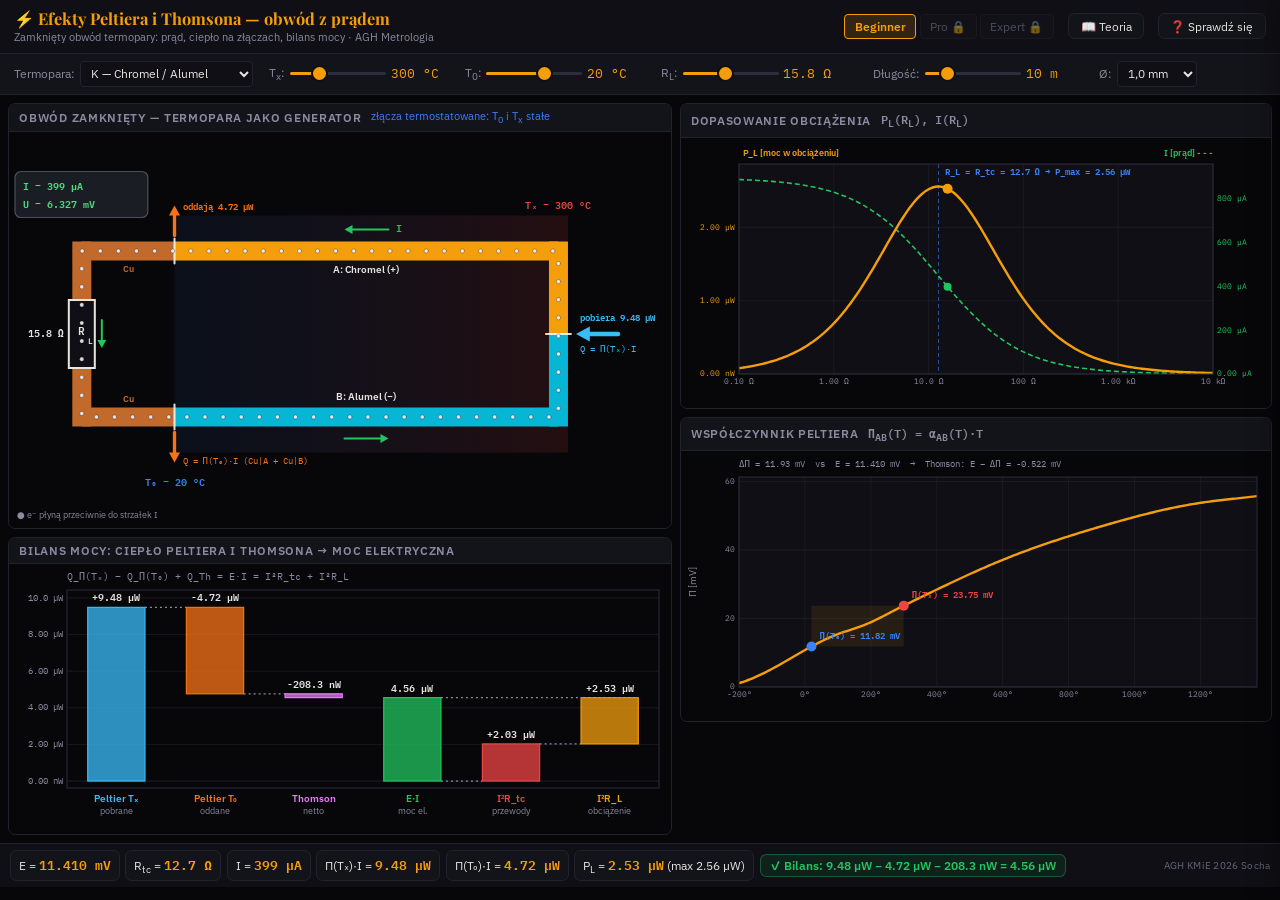
==== PeltierThomson.html @ 70d4ca40 "v1.7.0 (do akceptacji): zakładka Peltier i Thomson — poziom Beginner Zamknięty obwód termopary jako " ====
<!DOCTYPE html>
<html lang="pl">
<head>
<meta charset="UTF-8">
<meta name="viewport" content="width=device-width,initial-scale=1">
<title>Efekty Peltiera i Thomsona — obwód z prądem</title>
<link href="https://fonts.googleapis.com/css2?family=IBM+Plex+Sans:wght@400;500;600&family=IBM+Plex+Mono:wght@400;600&family=Playfair+Display:wght@700&display=swap" rel="stylesheet">
<style>
:root{
  --bg:#07070a;--surf:#0f0f15;--card:#13131a;--border:#22222e;--border2:#2d2d3d;
  --text:#e8e4de;--muted:#8a8aa0;--amber:#f59e0b;--red:#ef4444;
  --cyan:#06b6d4;--green:#22c55e;--blue:#3b82f6;--purple:#a855f7;
  --heatIn:#38bdf8;--heatOut:#f97316;--thom:#e879f9;
  color-scheme:dark;
}
body.light{
  --bg:#f4f3ee;--surf:#fffef9;--card:#eceae3;--border:#d0cdc4;--border2:#c4c0b8;
  --text:#1a1917;--muted:#6b6559;--amber:#b45309;--red:#dc2626;
  --cyan:#0e7490;--green:#16a34a;--blue:#1d4ed8;--purple:#7e22ce;
  --heatIn:#0369a1;--heatOut:#c2410c;--thom:#a21caf;
  color-scheme:light;
}
*{box-sizing:border-box;margin:0;padding:0;}
body{font-family:'IBM Plex Sans',system-ui,sans-serif;background:var(--bg);color:var(--text);}
header{background:var(--surf);border-bottom:1px solid var(--border);padding:.55rem .9rem;display:flex;align-items:center;flex-wrap:wrap;gap:.5rem .9rem;}
.ht{flex:1 1 240px;min-width:0;}
.ht h1{font-family:'Playfair Display',Georgia,serif;font-size:1.02rem;color:var(--amber);line-height:1.2;}
.ht p{font-size:.68rem;color:var(--muted);margin-top:.1rem;}
.lvl{display:flex;gap:.2rem;}
.lvl button{background:var(--card);border:1px solid var(--border);color:var(--muted);font:inherit;font-size:.74rem;padding:.25rem .6rem;border-radius:4px;cursor:pointer;}
.lvl button.active{border-color:var(--amber);color:var(--amber);background:rgba(245,158,11,.15);font-weight:600;}
.lvl button[disabled]{opacity:.5;cursor:not-allowed;}
.btn{background:var(--card);border:1px solid var(--border);color:var(--text);font-size:.76rem;padding:.28rem .7rem;border-radius:.4rem;cursor:pointer;font-family:inherit;}
.btn:hover{border-color:var(--amber);}
.cbar{background:var(--card);border-bottom:1px solid var(--border);padding:.45rem .9rem;display:flex;flex-wrap:wrap;gap:.45rem 1rem;align-items:center;}
.ci{display:flex;align-items:center;gap:.3rem;font-size:.76rem;}
.ci label{color:var(--muted);white-space:nowrap;}
.ci select{background:var(--surf);border:1px solid var(--border);color:var(--text);font-size:.76rem;padding:.22rem .35rem;border-radius:4px;font-family:inherit;}
.ci input[type=range]{width:96px;-webkit-appearance:none;appearance:none;height:3px;border-radius:2px;outline:none;cursor:pointer;
  background:linear-gradient(90deg,var(--amber) var(--pct,50%),var(--border2) var(--pct,50%));}
.ci input[type=range]::-webkit-slider-thumb{-webkit-appearance:none;width:13px;height:13px;background:var(--amber);border-radius:50%;box-shadow:0 0 0 2px var(--surf);}
.ci input[type=range]::-moz-range-thumb{width:13px;height:13px;background:var(--amber);border-radius:50%;border:2px solid var(--surf);}
.vb{font-family:'IBM Plex Mono',monospace;font-size:.82rem;color:var(--amber);min-width:3.6rem;}
.main{padding:.5rem;display:grid;grid-template-columns:minmax(0,1.12fr) minmax(0,1fr);gap:.5rem;align-items:start;}
.col{display:flex;flex-direction:column;gap:.5rem;min-width:0;}
@media(max-width:960px){.main{grid-template-columns:minmax(0,1fr);}}
.panel{background:var(--surf);border:1px solid var(--border);border-radius:.45rem;overflow:hidden;min-width:0;}
.ptitle{padding:.32rem .65rem;background:var(--card);border-bottom:1px solid var(--border);font-size:.72rem;text-transform:uppercase;letter-spacing:.06em;color:var(--muted);font-weight:600;
  display:flex;align-items:center;flex-wrap:wrap;gap:.25rem .6rem;}
.ptitle .f{text-transform:none;letter-spacing:0;font-family:'IBM Plex Mono',monospace;font-weight:600;}
.ptitle .hint{font-size:.68rem;color:var(--blue);text-transform:none;letter-spacing:0;font-weight:400;}
canvas{display:block;width:100%;}
#cCirc{height:clamp(270px,44vh,470px);}
#cBal{height:clamp(220px,30vh,320px);}
#cLoad,#cPi{height:clamp(220px,30vh,320px);}
.rbar{display:flex;flex-wrap:wrap;gap:.35rem;padding:.4rem .6rem;align-items:center;background:var(--surf);border-top:1px solid var(--border);position:sticky;bottom:0;z-index:50;}
.rc{background:var(--card);border:1px solid var(--border);border-radius:.4rem;padding:.2rem .5rem;font-size:.72rem;}
.rv{font-family:'IBM Plex Mono',monospace;font-weight:600;font-size:.8rem;color:var(--amber);}
.aha{background:rgba(34,197,94,.1);border:1px solid rgba(34,197,94,.35);color:var(--green);border-radius:.4rem;padding:.2rem .55rem;font-size:.72rem;font-weight:600;}
.aff{margin-left:auto;font-size:.62rem;color:var(--muted);opacity:.7;letter-spacing:.03em;white-space:nowrap;}
.docs-overlay{position:fixed;top:0;right:0;bottom:0;width:min(580px,100vw);background:var(--surf);border-left:1px solid var(--border);
  transform:translateX(100%);transition:transform .3s;z-index:200;display:flex;flex-direction:column;}
.docs-overlay.open{transform:translateX(0);}
.docs-hdr{padding:.6rem 1rem;border-bottom:1px solid var(--border);display:flex;align-items:center;gap:.5rem;}
.docs-hdr h2{flex:1;font-size:.95rem;color:var(--amber);font-family:'Playfair Display',Georgia,serif;}
.docs-body{flex:1;overflow-y:auto;padding:.85rem 1rem 2rem;font-size:.8rem;line-height:1.65;}
.docs-body h3{color:var(--amber);font-size:.86rem;margin:1.1rem 0 .35rem;font-weight:600;}
.docs-body h3:first-child{margin-top:0;}
.docs-body p{margin-bottom:.45rem;}
.docs-body ul,.docs-body ol{padding-left:1.2rem;margin-bottom:.45rem;}
.docs-body li{margin-bottom:.2rem;}
.docs-body a{color:var(--blue);}
.formula{background:var(--card);border:1px solid var(--border);border-left:3px solid var(--amber);border-radius:.3rem;padding:.3rem .5rem;font-family:'IBM Plex Mono',monospace;font-size:.74rem;color:var(--cyan);margin:.3rem 0 .5rem;line-height:1.5;}
.hi{color:var(--amber);font-weight:600;}
.ref{font-size:.7rem;color:var(--muted);vertical-align:super;}
.note{font-size:.72rem;color:var(--muted);}
/* QUIZ */
.quiz-ov{position:fixed;top:0;right:0;bottom:0;width:min(580px,100vw);background:var(--surf);border-left:1px solid var(--border);
  transform:translateX(100%);transition:transform .3s;z-index:260;display:flex;flex-direction:column;box-shadow:-8px 0 24px rgba(0,0,0,.25);}
.quiz-ov.open{transform:translateX(0);}
.qz-hdr{padding:.6rem 1rem;border-bottom:1px solid var(--border);display:flex;align-items:center;gap:.6rem;}
.qz-hdr h2{flex:1;font-size:.95rem;color:var(--amber);font-family:'Playfair Display',Georgia,serif;}
.qz-prog{font-family:'IBM Plex Mono',monospace;font-size:.75rem;color:var(--muted);}
.qz-body{flex:1;overflow-y:auto;padding:1rem 1.1rem 2rem;font-size:.84rem;line-height:1.6;}
.qz-topic{font-size:.66rem;text-transform:uppercase;letter-spacing:.07em;color:var(--muted);font-weight:600;margin-bottom:.35rem;}
.qz-q{font-size:.92rem;margin-bottom:.8rem;font-weight:500;}
.qz-opts{display:flex;flex-direction:column;gap:.4rem;}
.qz-opt{display:flex;gap:.6rem;align-items:flex-start;text-align:left;background:var(--card);border:1px solid var(--border);color:var(--text);
  padding:.5rem .65rem;border-radius:.45rem;cursor:pointer;font:inherit;font-size:.82rem;line-height:1.45;}
.qz-opt:hover:not([disabled]){border-color:var(--amber);}
.qz-opt[disabled]{cursor:default;}
.qz-opt.ok{border-color:var(--green);background:rgba(34,197,94,.12);}
.qz-opt.bad{border-color:var(--red);background:rgba(239,68,68,.12);}
.qz-opt.dim{opacity:.55;}
.qz-l{font-family:'IBM Plex Mono',monospace;font-weight:600;color:var(--amber);flex-shrink:0;}
.qz-fb{margin-top:.8rem;padding:.55rem .7rem;border-radius:.45rem;border-left:3px solid;background:var(--card);font-size:.8rem;}
.qz-fb.ok{border-color:var(--green);} .qz-fb.bad{border-color:var(--red);}
.qz-nav{display:flex;gap:.5rem;justify-content:flex-end;flex-wrap:wrap;margin-top:1rem;}
.qz-btn{background:var(--card);border:1px solid var(--border);color:var(--text);font:inherit;font-size:.78rem;padding:.35rem .8rem;border-radius:.4rem;cursor:pointer;}
.qz-btn:hover:not([disabled]){border-color:var(--amber);}
.qz-btn[disabled]{opacity:.4;cursor:default;}
.qz-btn.qz-pri{border-color:var(--amber);color:var(--amber);font-weight:600;}
.qz-sum{text-align:center;padding-top:2rem;}
.qz-score{font-family:'IBM Plex Mono',monospace;font-size:2.4rem;color:var(--amber);font-weight:600;}
.qz-pct{font-size:1rem;color:var(--muted);margin-bottom:.8rem;}
.qz-sum p{margin-bottom:1.2rem;}
#qzBack{display:none;position:fixed;left:12px;bottom:58px;z-index:255;background:var(--amber);color:#000;border:none;font:inherit;
  font-size:.78rem;font-weight:600;padding:.4rem .8rem;border-radius:2rem;cursor:pointer;box-shadow:0 4px 14px rgba(0,0,0,.35);}

</style>
</head>
<body>
<header>
  <div class="ht">
    <h1>⚡ Efekty Peltiera i Thomsona — obwód z prądem</h1>
    <p>Zamknięty obwód termopary: prąd, ciepło na złączach, bilans mocy · AGH Metrologia</p>
  </div>
  <div class="lvl" id="lvlBtns" title="Poziom szczegółowości">
    <button class="active" data-l="beginner" onclick="setLevel('beginner')">Beginner</button>
    <button data-l="pro" disabled title="Moduł Peltiera (TEC) — kolejny etap">Pro 🔒</button>
    <button data-l="expert" disabled title="Pełny model z efektem Thomsona — kolejny etap">Expert 🔒</button>
  </div>
  <button class="btn" onclick="toggleDocs()">📖 Teoria</button>
  <button class="btn" onclick="Quiz.open()">❓ Sprawdź się</button>
</header>

<div class="cbar">
  <div class="ci"><label for="selType">Termopara:</label>
    <select id="selType" onchange="setType(this.value)">
      <option value="K" selected>K — Chromel / Alumel</option>
      <option value="J">J — Fe / Konstantan</option>
      <option value="T">T — Cu / Konstantan</option>
      <option value="E">E — Chromel / Konstantan</option>
      <option value="N">N — Nicrosil / Nisil</option>
      <option value="S">S — Pt-10%Rh / Pt</option>
    </select></div>
  <div class="ci"><label for="slTx">T<sub>x</sub>:</label>
    <input type="range" id="slTx" min="30" max="1000" step="5" value="300" oninput="setState('Tx',+this.value)">
    <span class="vb" id="vTx">300 °C</span></div>
  <div class="ci"><label for="slT0">T<sub>0</sub>:</label>
    <input type="range" id="slT0" min="-30" max="50" step="1" value="20" oninput="setState('T0',+this.value)">
    <span class="vb" id="vT0">20 °C</span></div>
  <div class="ci"><label for="slRL">R<sub>L</sub>:</label>
    <input type="range" id="slRL" min="0" max="100" step="1" value="44" oninput="setState('rlPos',+this.value)">
    <span class="vb" id="vRL" style="min-width:4.6rem"></span></div>
  <div class="ci"><label for="slL">Długość:</label>
    <input type="range" id="slL" min="0.5" max="50" step="0.5" value="10" oninput="setState('L',+this.value)">
    <span class="vb" id="vL">10 m</span></div>
  <div class="ci"><label for="selD">Ø:</label>
    <select id="selD" onchange="setState('d',+this.value)">
      <option value="0.25">0,25 mm</option><option value="0.5">0,5 mm</option><option value="1" selected>1,0 mm</option>
      <option value="1.5">1,5 mm</option><option value="3.2">3,2 mm</option>
    </select></div>
</div>

<div class="main">
  <div class="col">
    <div class="panel">
      <div class="ptitle">Obwód zamknięty — termopara jako generator
        <span class="hint">złącza termostatowane: T<sub>0</sub> i T<sub>x</sub> stałe</span></div>
      <canvas id="cCirc"></canvas>
    </div>
    <div class="panel">
      <div class="ptitle">Bilans mocy: ciepło Peltiera i Thomsona → moc elektryczna</div>
      <canvas id="cBal"></canvas>
    </div>
  </div>
  <div class="col">
    <div class="panel">
      <div class="ptitle">Dopasowanie obciążenia <span class="f">P<sub>L</sub>(R<sub>L</sub>), I(R<sub>L</sub>)</span></div>
      <canvas id="cLoad"></canvas>
    </div>
    <div class="panel">
      <div class="ptitle">Współczynnik Peltiera <span class="f">Π<sub>AB</sub>(T) = α<sub>AB</sub>(T)·T</span></div>
      <canvas id="cPi"></canvas>
    </div>
  </div>
</div>

<div class="rbar" id="rbar"></div>

<div class="docs-overlay" id="docsOverlay">
  <div class="docs-hdr"><h2>📖 Peltier i Thomson — teoria</h2><button class="btn" onclick="toggleDocs()">✕ Zamknij</button></div>
  <div class="docs-body" id="explDiv"></div>
</div>

<script>
'use strict';
const g=id=>document.getElementById(id);
const tv=v=>getComputedStyle(document.body).getPropertyValue(v).trim();
const isDark=()=>!document.body.classList.contains('light');
const clamp=(lo,hi,v)=>Math.max(lo,Math.min(hi,v));
const FONT="'IBM Plex Sans',system-ui,sans-serif", MONO="'IBM Plex Mono',ui-monospace,monospace";

/* Funkcje NIST skopiowane z SymulatorTermopary.html (identyczne obliczenia w obu zakładkach) */
// ============================================================
// NIST ITS-90 — funkcje referencyjne E(T) [mV], T w °C, złącze odniesienia 0 °C
// Źródło: NIST Monograph 175 (1993), współczynniki c_i (i a_i dla typu K).
// Wielomiany zastąpiły tablice 100-stopniowe: interpolacja liniowa dawała
// błędy do ~0,1 mV i schodkowy wykres czułości α(T).
// ============================================================
const TC = {
  K:{name:'Chromel/Alumel (K)',mat:'Ni-Cr / Ni-Al',range:[-200,1372],color:'#f59e0b',seg:[
    {hi:0,c:[0,0.394501280250E-01,0.236223735980E-04,-0.328589067840E-06,-0.499048287770E-08,-0.675090591730E-10,-0.574103274280E-12,-0.310888728940E-14,-0.104516093650E-16,-0.198892668780E-19,-0.163226974860E-22]},
    {hi:1372,c:[-0.176004136860E-01,0.389212049750E-01,0.185587700320E-04,-0.994575928740E-07,0.318409457190E-09,-0.560728448890E-12,0.560750590590E-15,-0.320207200030E-18,0.971511471520E-22,-0.121047212750E-25],a:[0.118597600000E+00,-0.118343200000E-03,0.126968600000E+03]}]},
  J:{name:'Żelazo/Konstantan (J)',mat:'Fe / Cu-Ni',range:[-210,1200],color:'#06b6d4',seg:[
    {hi:760,c:[0,0.503811878150E-01,0.304758369300E-04,-0.856810657200E-07,0.132281952950E-09,-0.170529583370E-12,0.209480906970E-15,-0.125383953360E-18,0.156317256970E-22]},
    {hi:1200,c:[0.296456256810E+03,-0.149761277860E+01,0.317871039240E-02,-0.318476867010E-05,0.157208190040E-08,-0.306913690560E-12]}]},
  T:{name:'Miedź/Konstantan (T)',mat:'Cu / Cu-Ni',range:[-250,400],color:'#22c55e',seg:[
    {hi:0,c:[0,0.387481063640E-01,0.441944343470E-04,0.118443231050E-06,0.200329735540E-07,0.901380195590E-09,0.226511565930E-10,0.360711542050E-12,0.384939398830E-14,0.282135219250E-16,0.142515947790E-18,0.487686622860E-21,0.107955392700E-23,0.139450270620E-26,0.797951539270E-30]},
    {hi:400,c:[0,0.387481063640E-01,0.332922278800E-04,0.206182434040E-06,-0.218822568460E-08,0.109968809280E-10,-0.308157587720E-13,0.454791352900E-16,-0.275129016730E-19]}]},
  E:{name:'Chromel/Konstantan (E)',mat:'Ni-Cr / Cu-Ni',range:[-200,1000],color:'#c026d3',seg:[
    {hi:0,c:[0,0.586655087080E-01,0.454109771240E-04,-0.779980486860E-06,-0.258001608430E-07,-0.594525830570E-09,-0.932140586670E-11,-0.102876055340E-12,-0.803701236210E-15,-0.439794973910E-17,-0.164147763550E-19,-0.396736195160E-22,-0.558273287210E-25,-0.346578420130E-28]},
    {hi:1000,c:[0,0.586655087100E-01,0.450322755820E-04,0.289084072120E-07,-0.330568966520E-09,0.650244032700E-12,-0.191974955040E-15,-0.125366004970E-17,0.214892175690E-20,-0.143880417820E-23,0.359608994810E-27]}]},
  N:{name:'Nicrosil/Nisil (N)',mat:'Ni-Cr-Si / Ni-Si',range:[-200,1300],color:'#10b981',seg:[
    {hi:0,c:[0,0.261591059620E-01,0.109574842280E-04,-0.938411115540E-07,-0.464120397590E-10,-0.263033577160E-11,-0.226534380030E-13,-0.760893007910E-16,-0.934196678350E-19]},
    {hi:1300,c:[0,0.259293946010E-01,0.157101418800E-04,0.438256272370E-07,-0.252611697940E-09,0.643118193390E-12,-0.100634715190E-14,0.997453389920E-18,-0.608632456070E-21,0.208492293390E-24,-0.306821961510E-28]}]},
  S:{name:'Pt-10%Rh / Pt (S)',mat:'Pt-10%Rh / Pt',range:[-50,1768],color:'#ef4444',seg:[
    {hi:1064.18,c:[0,0.540313308631E-02,0.125934289740E-04,-0.232477968689E-07,0.322028823036E-10,-0.331465196389E-13,0.255744251786E-16,-0.125068871393E-19,0.271443176145E-23]},
    {hi:1664.5,c:[0.132900444085E+01,0.334509311344E-02,0.654805192818E-05,-0.164856259209E-08,0.129989605174E-13]},
    {hi:1768.1,c:[0.146628232636E+03,-0.258430516752E+00,0.163693574641E-03,-0.330439046987E-07,-0.943223690612E-14]}]}
};

// Wybór odcinka wielomianu dla temperatury T
function tcSeg(d,T){for(const q of d.seg){if(T<=q.hi)return q;}return d.seg[d.seg.length-1];}

// E(T) [mV] wg NIST ITS-90 (T ograniczona do zakresu typu)
function emf(type,T){
  const d=TC[type]; if(!d) return 0;
  T=Math.max(d.range[0],Math.min(d.range[1],T));
  const q=tcSeg(d,T);
  let e=0; for(let i=q.c.length-1;i>=0;i--) e=e*T+q.c[i];
  if(q.a) e+=q.a[0]*Math.exp(q.a[1]*(T-q.a[2])*(T-q.a[2]));
  return e;
}

// Czułość Seebecka α(T)=dE/dT [µV/°C] — pochodna analityczna (ciągła)
function alpha(type,T){
  const d=TC[type]; if(!d) return 0;
  T=Math.max(d.range[0],Math.min(d.range[1],T));
  const q=tcSeg(d,T);
  let de=0; for(let i=q.c.length-1;i>=1;i--) de=de*T+i*q.c[i];
  if(q.a){const u=T-q.a[2]; de+=q.a[0]*Math.exp(q.a[1]*u*u)*2*q.a[1]*u;}
  return de*1000;
}

// T(E) — funkcja odwrotna: bisekcja (E(T) monotoniczna w zakresie) + Newton
function tempFromEmf(type,E){
  const d=TC[type]; if(!d) return 0;
  let lo=d.range[0], hi=d.range[1];
  if(E<=emf(type,lo)) return lo;
  if(E>=emf(type,hi)) return hi;
  for(let k=0;k<40;k++){const m=(lo+hi)/2; if(emf(type,m)<E) lo=m; else hi=m;}
  let T=(lo+hi)/2;
  for(let k=0;k<3;k++){const a=alpha(type,T)/1000; if(a>0) T-=(emf(type,T)-E)/a;}
  return T;
}


/* ── PRZEWODY: składy i rezystywności (20 °C, stałe w modelu) ──────────────
   ρ [nΩ·m]: Omega Engineering, Thermocouple Technical Reference, s. Z-49
   (Ω·cmil/ft × 1,6624); Nicrosil, Nisil: karty materiałowe Kanthal.
   Kolory jak w zakładce „Efekt Seebecka”; A = przewód dodatni wg NIST.            */
const LEGS={
  K:{A:{name:'Chromel',  rho:706, c:'#f59e0b'}, B:{name:'Alumel',     rho:294, c:'#06b6d4'}},
  J:{A:{name:'Żelazo',   rho:100, c:'#ef4444'}, B:{name:'Konstantan', rho:489, c:'#a855f7'}},
  T:{A:{name:'Miedź',    rho:15.4,c:'#c26a2b'}, B:{name:'Konstantan', rho:489, c:'#a855f7'}},
  E:{A:{name:'Chromel',  rho:706, c:'#f59e0b'}, B:{name:'Konstantan', rho:489, c:'#a855f7'}},
  N:{A:{name:'Nicrosil', rho:1000,c:'#f97316'}, B:{name:'Nisil',      rho:365, c:'#8b5cf6'}},
  S:{A:{name:'Pt-10%Rh', rho:185, c:'#d6b67a'}, B:{name:'Platyna',    rho:98.3,c:'#c4c4c4'}},
};

/* ── STAN ── */
const S={level:'beginner',type:'K',Tx:300,T0:20,rlPos:44,L:10,d:1};
let needDraw=true, active=true, docsOpen=false;
const RL=()=>Math.pow(10,-1+5*S.rlPos/100);                 // 0,1 Ω … 10 kΩ (skala log)
function setState(k,v){S[k]=v; syncUI(); needDraw=true;}
function setType(t){
  S.type=t; const r=TC[t].range;
  const sl=g('slTx'); sl.max=Math.min(1000,r[1]); sl.min=Math.max(30,S.T0+10);
  if(S.Tx>+sl.max) S.Tx=+sl.max;
  syncUI(); needDraw=true;
}
function setLevel(l){S.level=l; document.querySelectorAll('#lvlBtns button').forEach(b=>b.classList.toggle('active',b.dataset.l===l)); needDraw=true;}
function slPct(el){const mn=+el.min,mx=+el.max,v=+el.value; el.style.setProperty('--pct',((v-mn)/(mx-mn)*100)+'%');}
function fmtR(r){return r>=1000?(r/1000).toFixed(r>=1e4?0:2)+' kΩ':r>=10?r.toFixed(r>=100?0:1)+' Ω':r.toFixed(2)+' Ω';}
function syncUI(){
  g('slTx').value=S.Tx; g('vTx').textContent=S.Tx+' °C';
  g('slT0').value=S.T0; g('vT0').textContent=S.T0+' °C';
  g('slRL').value=S.rlPos; g('vRL').textContent=fmtR(RL());
  g('slL').value=S.L; g('vL').textContent=S.L+' m';
  ['slTx','slT0','slRL','slL'].forEach(id=>slPct(g(id)));
}
function toggleDocs(){docsOpen=!docsOpen; g('docsOverlay').classList.toggle('open',docsOpen); if(docsOpen) updateExpl();}

/* ── FIZYKA ─────────────────────────────────────────────────────
   Kelvin: Π_AB(T) = α_AB(T)·T  [T w K]
   Generator: I = E/(R_tc + R_L). Ciepło pobrane w spoinie Q_h = Π(Tₓ)·I,
   oddane w złączach zimnych Q_c = Π(T₀)·I (łącznie Cu|A i Cu|B — prawo metalu pośredniego).
   Bilans: E·I = Q_h − Q_c + Q_Th, stąd Thomson netto Q_Th = I·(E − ΔΠ) (= −I∫(μ_A−μ_B)dT).
   E·I = I²R_tc + I²R_L. Jednostki: mV, Ω, mA → µW.                                   */
function model(){
  const L=LEGS[S.type], A=Math.PI*Math.pow(S.d*1e-3/2,2);   // m²
  const Rtc=S.L*(L.A.rho+L.B.rho)*1e-9/A;                  // Ω
  const Rl=RL(), E=emf(S.type,S.Tx)-emf(S.type,S.T0);      // mV
  const I=E/(Rtc+Rl);                                       // mA
  const PiX=alpha(S.type,S.Tx)*(S.Tx+273.15)/1000;          // mV
  const Pi0=alpha(S.type,S.T0)*(S.T0+273.15)/1000;          // mV
  const Qh=PiX*I, Qc=Pi0*I, Pel=E*I, Ptc=I*I*Rtc, Pl=I*I*Rl; // µW
  const Qth=Pel-(Qh-Qc);
  const Pmax=E*E/(4*Rtc);
  return {L,A,Rtc,Rl,E,I,PiX,Pi0,Qh,Qc,Qth,Pel,Ptc,Pl,Pmax,U:I*Rl};
}

/* ── POMOCNICZE ── */
function rszC(c){const w=c.clientWidth,h=c.clientHeight; if(w<20||h<20) return [null,0,0];
  const dpr=window.devicePixelRatio||1, nw=Math.round(w*dpr), nh=Math.round(h*dpr);
  if(c.width!==nw||c.height!==nh){c.width=nw;c.height=nh;}
  const ctx=c.getContext('2d'); ctx.setTransform(dpr,0,0,dpr,0,0); return [ctx,w,h];}
function parseColor(s){if(s.startsWith('#')){const c=s.slice(1);return[parseInt(c.slice(0,2),16),parseInt(c.slice(2,4),16),parseInt(c.slice(4,6),16)];}
  const m=s.match(/rgba?\((\d+),\s*(\d+),\s*(\d+)/); return m?[+m[1],+m[2],+m[3]]:[128,128,128];}
function rgba(col,a){const [r,gg,b]=parseColor(col);return `rgba(${r},${gg},${b},${a})`;}
function txt(ctx,s,x,y,col,font,align,base){ctx.fillStyle=col;ctx.font=font;ctx.textAlign=align||'left';ctx.textBaseline=base||'alphabetic';ctx.fillText(s,x,y);}
function niceStep(range,n){const raw=range/n,p=Math.pow(10,Math.floor(Math.log10(raw))),f=raw/p;return (f<1.5?1:f<3?2:f<7?5:10)*p;}
function fmtP(uw){const a=Math.abs(uw);return a>=1000?(uw/1000).toFixed(a>=1e4?1:2)+' mW':a>=1?uw.toFixed(a>=100?0:a>=10?1:2)+' µW':(uw*1000).toFixed(a*1000>=10?1:2)+' nW';}
function fmtI(ma){const a=Math.abs(ma);return a>=1?ma.toFixed(a>=100?0:a>=10?1:3)+' mA':(ma*1000).toFixed(a*1000>=100?0:a*1000>=10?1:2)+' µA';}
function arrowLine(ctx,x1,y1,x2,y2,col,lw){
  const ang=Math.atan2(y2-y1,x2-x1), hl=Math.max(8,lw*3);
  ctx.strokeStyle=col; ctx.fillStyle=col; ctx.lineWidth=lw; ctx.lineCap='round';
  ctx.beginPath(); ctx.moveTo(x1,y1); ctx.lineTo(x2-Math.cos(ang)*hl*0.8,y2-Math.sin(ang)*hl*0.8); ctx.stroke();
  ctx.beginPath(); ctx.moveTo(x2,y2);
  ctx.lineTo(x2-hl*Math.cos(ang)+hl*0.55*Math.sin(ang), y2-hl*Math.sin(ang)-hl*0.55*Math.cos(ang));
  ctx.lineTo(x2-hl*Math.cos(ang)-hl*0.55*Math.sin(ang), y2-hl*Math.sin(ang)+hl*0.55*Math.cos(ang));
  ctx.closePath(); ctx.fill();
}
// grubość strzałki ciepła rośnie z mocą (skala logarytmiczna, czytelna od nW do mW)
const heatW=uw=>clamp(1.5,9,2+1.6*Math.log10(Math.max(1e-3,Math.abs(uw))+1)*1.6);

/* ── SCHEMAT OBWODU ─────────────────────────────────────────── */
const cCirc=g('cCirc');
function drawCircuit(t){
  const [ctx,W,H]=rszC(cCirc); if(!ctx) return false;
  const M=model(), L=M.L, dark=isDark(), muted=tv('--muted'), ink=tv('--text');
  ctx.fillStyle=tv('--bg'); ctx.fillRect(0,0,W,H);
  const fs=clamp(10,13,Math.round(W*0.0135)), wH=clamp(12,20,Math.round(H*0.048));
  const yA=Math.round(H*0.30), yB=Math.round(H*0.72), yMid=(yA+yB)/2;
  const rlX=Math.max(64,W*0.11);                 // oś rezystora obciążenia
  const x0=rlX+Math.max(70,W*0.14);              // złącza zimne Cu|A, Cu|B
  const x1=W-Math.max(110,W*0.17);               // spoina pomiarowa (oś odcinków pionowych)
  // tło: zimno → gorąco
  const tbg=ctx.createLinearGradient(x0,0,x1,0); tbg.addColorStop(0,'rgba(59,130,246,.07)'); tbg.addColorStop(1,'rgba(239,68,68,.12)');
  ctx.fillStyle=tbg; ctx.fillRect(x0,yA-wH/2-26,x1-x0+wH/2,yB-yA+wH+52);
  // elektrody A, B
  ctx.fillStyle=L.A.c; ctx.fillRect(x0,yA-wH/2,x1-x0,wH);
  ctx.fillStyle=L.B.c; ctx.fillRect(x0,yB-wH/2,x1-x0,wH);
  ctx.fillStyle=L.A.c; ctx.fillRect(x1-wH/2,yA-wH/2,wH,yMid-(yA-wH/2));
  ctx.fillStyle=L.B.c; ctx.fillRect(x1-wH/2,yMid,wH,(yB+wH/2)-yMid);
  const hl=ctx.createLinearGradient(0,0,0,wH/2); hl.addColorStop(0,'rgba(255,255,255,.18)'); hl.addColorStop(1,'rgba(255,255,255,0)');
  // przewody Cu do obciążenia
  const cu='#c26a2b';
  ctx.fillStyle=cu; ctx.fillRect(rlX,yA-wH/2,x0-rlX,wH); ctx.fillRect(rlX,yB-wH/2,x0-rlX,wH);
  ctx.fillRect(rlX-wH/2,yA-wH/2,wH,(yMid-34)-(yA-wH/2)); ctx.fillRect(rlX-wH/2,yMid+34,wH,(yB+wH/2)-(yMid+34));
  // rezystor obciążenia R_L (prostokąt wg PN-EN 60617)
  ctx.fillStyle=tv('--surf'); ctx.strokeStyle=ink; ctx.lineWidth=2;
  ctx.fillRect(rlX-13,yMid-34,26,68); ctx.strokeRect(rlX-13,yMid-34,26,68);
  txt(ctx,'R',rlX,yMid-2,ink,`600 ${fs+1}px ${MONO}`,'center','middle');
  txt(ctx,'L',rlX+6,yMid+8,ink,`600 ${fs-2}px ${MONO}`,'left','middle');
  txt(ctx,fmtR(M.Rl),rlX-18,yMid,ink,`600 ${fs}px ${MONO}`,'right','middle');
  // granice złączy
  ctx.strokeStyle=dark?'rgba(255,255,255,.85)':'rgba(0,0,0,.7)'; ctx.lineWidth=2;
  [yA,yB].forEach(y=>{ctx.beginPath();ctx.moveTo(x0,y-wH/2-3);ctx.lineTo(x0,y+wH/2+3);ctx.stroke();});
  ctx.beginPath(); ctx.moveTo(x1-wH/2-3,yMid); ctx.lineTo(x1+wH/2+3,yMid); ctx.stroke();

  // ścieżka prądu umownego (generator, E>0): B → spoina → A → Cu górny → R_L → Cu dolny → B
  const path=[[x0,yA],[rlX,yA],[rlX,yB],[x0,yB],[x1,yB],[x1,yA],[x0,yA]];
  const segL=[]; let tot=0; for(let i=1;i<path.length;i++){const d=Math.hypot(path[i][0]-path[i-1][0],path[i][1]-path[i-1][1]); segL.push(d); tot+=d;}
  const at=s=>{s=((s%tot)+tot)%tot; for(let i=0;i<segL.length;i++){if(s<=segL[i]){const f=s/segL[i];return [path[i][0]+(path[i+1][0]-path[i][0])*f,path[i][1]+(path[i+1][1]-path[i][1])*f];} s-=segL[i];} return path[0];};
  // elektrony płyną przeciwnie do prądu umownego; prędkość rośnie z |I| (skala log, czytelna)
  const sp=M.I===0?0:Math.sign(M.I)*clamp(6,90,22*Math.log10(1+Math.abs(M.I)*1000));
  const nE=Math.round(tot/18);
  for(let k=0;k<nE;k++){
    const [px,py]=at(k*tot/nE - sp*t);
    ctx.globalAlpha=0.9; ctx.fillStyle=dark?'#eef2ff':'#ffffff'; ctx.beginPath(); ctx.arc(px,py,2.1,0,Math.PI*2); ctx.fill();
    ctx.globalAlpha=0.45; ctx.strokeStyle=dark?'#000':'#334'; ctx.lineWidth=0.6; ctx.stroke();
  }
  ctx.globalAlpha=1;
  // strzałki prądu umownego I
  const dirI=M.I>=0?1:-1, ic=tv('--green');
  if(Math.abs(M.I)>1e-9){
    const ax=(x0+x1)/2;
    // I>0: w A od spoiny ku T₀ (w lewo), w B od T₀ ku spoinie (w prawo)
    arrowLine(ctx,ax+dirI*22,yA-wH/2-12,ax-dirI*22,yA-wH/2-12,ic,2);
    arrowLine(ctx,ax-dirI*22,yB+wH/2+12,ax+dirI*22,yB+wH/2+12,ic,2);
    arrowLine(ctx,rlX+20,yMid-dirI*14,rlX+20,yMid+dirI*14,ic,2);   // przez R_L z góry w dół
  }
  txt(ctx,'I',(x0+x1)/2+30,yA-wH/2-12,ic,`600 ${fs}px ${MONO}`,'left','middle');

  // ciepło Peltiera: spoina pobiera (Q_h>0), złącza zimne oddają (Q_c>0) — przy I<0 odwrotnie
  const cin=tv('--heatIn'), cout=tv('--heatOut');
  { const w=heatW(M.Qh), into=M.Qh>=0, xs=x1+wH/2+8, len=42, col=into?cin:cout;
    if(into) arrowLine(ctx,xs+len,yMid,xs,yMid,col,w); else arrowLine(ctx,xs,yMid,xs+len,yMid,col,w);
    txt(ctx,(into?'pobiera ':'oddaje ')+fmtP(Math.abs(M.Qh)),xs+4,yMid-w-6,col,`600 ${fs-1}px ${MONO}`,'left','bottom');
    txt(ctx,'Q = Π(Tₓ)·I',xs+4,yMid+w+6,col,`${fs-1}px ${MONO}`,'left','top'); }
  for(const yJ of [yA,yB]){
    const w=heatW(M.Qc/2), out=M.Qc>=0, col=out?cout:cin, ys=yJ===yA?yJ-wH/2-6:yJ+wH/2+6, dy=yJ===yA?-30:30;
    if(out) arrowLine(ctx,x0,ys,x0,ys+dy,col,w); else arrowLine(ctx,x0,ys+dy,x0,ys,col,w);
  }
  txt(ctx,(M.Qc>=0?'oddają ':'pobierają ')+fmtP(Math.abs(M.Qc)),x0+8,yA-wH/2-30,cout,`600 ${fs-1}px ${MONO}`,'left','bottom');
  txt(ctx,W<600?'Q = Π(T₀)·I':'Q = Π(T₀)·I (Cu|A + Cu|B)',x0+8,yB+wH/2+30,cout,`${fs-1}px ${MONO}`,'left','top');

  // amperomierz / woltomierz na obciążeniu — odczyt cyfrowy
  const mx=6, my=Math.max(8,yA-wH/2-70), mw=Math.min(rlX+60,150), mh=46;
  ctx.fillStyle='#1b1d24'; ctx.strokeStyle='#4a5060'; ctx.lineWidth=1.2; ctx.beginPath(); ctx.roundRect(mx,my,mw,mh,6); ctx.fill(); ctx.stroke();
  txt(ctx,'I = '+fmtI(M.I),mx+8,my+16,'#4ade80',`600 ${fs}px ${MONO}`,'left','middle');
  txt(ctx,'U = '+M.U.toFixed(3)+' mV',mx+8,my+34,'#4ade80',`600 ${fs}px ${MONO}`,'left','middle');

  // etykiety
  txt(ctx,`A: ${L.A.name} (+)`,(x0+x1)/2,yA+wH/2+5,ink,`600 ${fs}px ${FONT}`,'center','top');
  txt(ctx,`B: ${L.B.name} (−)`,(x0+x1)/2,yB-wH/2-5,ink,`600 ${fs}px ${FONT}`,'center','bottom');
  txt(ctx,'T₀ = '+S.T0+' °C',x0,yB+wH/2+52,'#3b82f6',`600 ${fs}px ${MONO}`,'center','top');
  txt(ctx,'Tₓ = '+S.Tx+' °C',x1,yA-wH/2-30,'#ef4444',`600 ${fs}px ${MONO}`,'center','bottom');
  txt(ctx,'Cu',(rlX+x0)/2,yA+wH/2+4,'#c26a2b',`600 ${fs-1}px ${FONT}`,'center','top');
  txt(ctx,'Cu',(rlX+x0)/2,yB-wH/2-4,'#c26a2b',`600 ${fs-1}px ${FONT}`,'center','bottom');
  txt(ctx,W<700?'● e⁻ płyną przeciwnie do strzałek I':'● e⁻ płyną przeciwnie do strzałek I · spoina chłodzi się, złącza zimne grzeją — prąd dąży do wyrównania temperatur',
      8,H-8,muted,`${fs-1}px ${FONT}`,'left','bottom');
  return true;
}

/* ── BILANS MOCY (wykres wodospadowy) ───────────────────────── */
const cBal=g('cBal');
function drawBal(){
  const [ctx,W,H]=rszC(cBal); if(!ctx) return false;
  const M=model(), muted=tv('--muted'), ink=tv('--text'), fs=clamp(10,12,Math.round(W*0.016));
  ctx.fillStyle=tv('--bg'); ctx.fillRect(0,0,W,H);
  const pL=58,pR=W-12,pT=26,pB=46, cw=pR-pL, ch=H-pT-pB;
  const items=[
    {k:'Peltier Tₓ',sub:'pobrane',v:M.Qh,c:tv('--heatIn')},
    {k:'Peltier T₀',sub:'oddane',v:-M.Qc,c:tv('--heatOut')},
    {k:'Thomson',sub:'netto',v:M.Qth,c:tv('--thom')},
    {k:'E·I',sub:'moc el.',total:M.Pel,c:tv('--green')},
    {k:'I²R_tc',sub:'przewody',v:M.Ptc,split:true,c:tv('--red')},
    {k:'I²R_L',sub:'obciążenie',v:M.Pl,split:true,c:tv('--amber')},
  ];
  // wartości skumulowane
  let run=0; const bars=[];
  items.forEach(it=>{
    if(it.total!==undefined){bars.push({...it,y0:0,y1:it.total}); run=0; return;}
    if(it.split){bars.push({...it,y0:run,y1:run+it.v}); run+=it.v; return;}
    bars.push({...it,y0:run,y1:run+it.v}); run+=it.v;
  });
  const all=bars.flatMap(b=>[b.y0,b.y1]).concat([0]);
  let lo=Math.min(...all), hi=Math.max(...all); const pad=(hi-lo)*0.1||1; lo-=pad*0.4; hi+=pad;
  const vy=v=>pT+ch-(v-lo)/(hi-lo)*ch;
  const st=niceStep(hi-lo,4);
  ctx.lineWidth=.6;
  for(let v=Math.ceil(lo/st)*st;v<=hi;v+=st){ctx.strokeStyle=Math.abs(v)<1e-12?tv('--border2'):tv('--border');ctx.beginPath();ctx.moveTo(pL,vy(v));ctx.lineTo(pR,vy(v));ctx.stroke();
    txt(ctx,fmtP(v).replace(' ',' '),pL-4,vy(v),muted,`${fs-2}px ${MONO}`,'right','middle');}
  const n=bars.length, bw=cw/n*0.58;
  bars.forEach((b,i)=>{
    const xc=pL+(i+.5)*cw/n, ya=vy(b.y0), yb=vy(b.y1);
    ctx.fillStyle=rgba(b.c,0.75); ctx.fillRect(xc-bw/2,Math.min(ya,yb),bw,Math.max(1,Math.abs(yb-ya)));
    ctx.strokeStyle=b.c; ctx.lineWidth=1.2; ctx.strokeRect(xc-bw/2,Math.min(ya,yb),bw,Math.max(1,Math.abs(yb-ya)));
    if(i<n-1&&!bars[i+1].total&&!(b.total&&bars[i+1].split)){ /* łącznik do następnego słupka */
      ctx.strokeStyle=muted; ctx.setLineDash([2,3]); ctx.beginPath(); ctx.moveTo(xc+bw/2,yb); ctx.lineTo(xc+cw/n-bw/2,yb); ctx.stroke(); ctx.setLineDash([]); }
    const val=b.total!==undefined?b.total:b.v;
    txt(ctx,(val>=0&&b.total===undefined?'+':'')+fmtP(val),xc,Math.min(ya,yb)-4,ink,`600 ${fs-1}px ${MONO}`,'center','bottom');
    txt(ctx,b.k,xc,pT+ch+6,b.c,`600 ${fs-1}px ${FONT}`,'center','top');
    txt(ctx,b.sub,xc,pT+ch+8+fs,muted,`${fs-2}px ${FONT}`,'center','top');
  });
  // klamra rozdziału E·I
  const i3=3, xs=pL+(i3+.5)*cw/n+bw/2;
  ctx.strokeStyle=muted; ctx.setLineDash([2,3]); ctx.beginPath(); ctx.moveTo(xs,vy(0)); ctx.lineTo(pL+(4+.5)*cw/n-bw/2,vy(0)); ctx.moveTo(xs,vy(M.Pel)); ctx.lineTo(pL+(5+.5)*cw/n+bw/2,vy(M.Pel)); ctx.stroke(); ctx.setLineDash([]);
  txt(ctx,'Q_Π(Tₓ) − Q_Π(T₀) + Q_Th = E·I = I²R_tc + I²R_L',pL,pT-8,muted,`${fs-1}px ${MONO}`,'left','bottom');
  ctx.strokeStyle=tv('--border2'); ctx.lineWidth=1; ctx.strokeRect(pL,pT,cw,ch);
  return true;
}

/* ── DOPASOWANIE OBCIĄŻENIA ─────────────────────────────────── */
const cLoad=g('cLoad');
function drawLoad(){
  const [ctx,W,H]=rszC(cLoad); if(!ctx) return false;
  const M=model(), muted=tv('--muted'), ink=tv('--text'), fs=clamp(10,12,Math.round(W*0.016));
  ctx.fillStyle=tv('--bg'); ctx.fillRect(0,0,W,H);
  const pL=58,pR=W-58,pT=26,pB=34, cw=pR-pL, ch=H-pT-pB;
  ctx.fillStyle=tv('--surf'); ctx.fillRect(pL,pT,cw,ch);
  const lx=r=>pL+(Math.log10(r)+1)/5*cw;                    // 0,1 Ω … 10 kΩ
  const P=r=>M.E*M.E*r/Math.pow(M.Rtc+r,2), Ir=r=>M.E/(M.Rtc+r);
  const Pm=Math.max(M.Pmax,1e-9)*1.12, Im=Math.max(Math.abs(Ir(0.1)),1e-9)*1.08;
  const py=v=>pT+ch-v/Pm*ch, iy=v=>pT+ch-Math.abs(v)/Im*ch;
  ctx.lineWidth=.6;
  for(let e=-1;e<=4;e++){const x=lx(Math.pow(10,e)); ctx.strokeStyle=tv('--border'); ctx.beginPath(); ctx.moveTo(x,pT); ctx.lineTo(x,pT+ch); ctx.stroke();
    txt(ctx,fmtR(Math.pow(10,e)),x,pT+ch+4,muted,`${fs-2}px ${MONO}`,'center','top');}
  const st=niceStep(Pm,4); for(let v=0;v<=Pm;v+=st){ctx.strokeStyle=tv('--border'); ctx.beginPath(); ctx.moveTo(pL,py(v)); ctx.lineTo(pR,py(v)); ctx.stroke();
    txt(ctx,fmtP(v),pL-4,py(v),tv('--amber'),`${fs-2}px ${MONO}`,'right','middle');}
  const sti=niceStep(Im,4); for(let v=0;v<=Im;v+=sti) txt(ctx,fmtI(v),pR+4,iy(v),tv('--green'),`${fs-2}px ${MONO}`,'left','middle');
  // dopasowanie R_L = R_tc
  if(M.Rtc>=0.1&&M.Rtc<=1e4){const x=lx(M.Rtc); ctx.strokeStyle=tv('--blue'); ctx.setLineDash([4,3]); ctx.beginPath(); ctx.moveTo(x,pT); ctx.lineTo(x,pT+ch); ctx.stroke(); ctx.setLineDash([]);
    txt(ctx,`R_L = R_tc = ${fmtR(M.Rtc)} → P_max = ${fmtP(M.Pmax)}`,x+(x>pL+cw*0.6?-6:6),pT+4,tv('--blue'),`600 ${fs-1}px ${MONO}`,x>pL+cw*0.6?'right':'left','top');}
  ctx.save(); ctx.beginPath(); ctx.rect(pL,pT,cw,ch); ctx.clip();
  ctx.strokeStyle=tv('--green'); ctx.lineWidth=1.6; ctx.setLineDash([5,3]); ctx.beginPath();
  for(let i=0;i<=200;i++){const r=Math.pow(10,-1+5*i/200), x=lx(r), y=iy(Ir(r)); i?ctx.lineTo(x,y):ctx.moveTo(x,y);} ctx.stroke(); ctx.setLineDash([]);
  ctx.strokeStyle=tv('--amber'); ctx.lineWidth=2.4; ctx.beginPath();
  for(let i=0;i<=200;i++){const r=Math.pow(10,-1+5*i/200), x=lx(r), y=py(P(r)); i?ctx.lineTo(x,y):ctx.moveTo(x,y);} ctx.stroke();
  ctx.restore();
  const xr=lx(M.Rl);
  ctx.fillStyle=tv('--amber'); ctx.beginPath(); ctx.arc(xr,py(M.Pl),5,0,Math.PI*2); ctx.fill();
  ctx.fillStyle=tv('--green'); ctx.beginPath(); ctx.arc(xr,iy(M.I),4,0,Math.PI*2); ctx.fill();
  txt(ctx,'P_L [moc w obciążeniu]',pL+4,pT-6,tv('--amber'),`600 ${fs-1}px ${FONT}`,'left','bottom');
  txt(ctx,'I [prąd] - - -',pR,pT-6,tv('--green'),`600 ${fs-1}px ${FONT}`,'right','bottom');
  ctx.strokeStyle=tv('--border2'); ctx.lineWidth=1; ctx.strokeRect(pL,pT,cw,ch);
  return true;
}

/* ── WSPÓŁCZYNNIK PELTIERA Π(T) ─────────────────────────────── */
const cPi=g('cPi');
function drawPi(){
  const [ctx,W,H]=rszC(cPi); if(!ctx) return false;
  const M=model(), muted=tv('--muted'), ink=tv('--text'), fs=clamp(10,12,Math.round(W*0.016));
  ctx.fillStyle=tv('--bg'); ctx.fillRect(0,0,W,H);
  const pL=58,pR=W-14,pT=26,pB=34, cw=pR-pL, ch=H-pT-pB;
  ctx.fillStyle=tv('--surf'); ctx.fillRect(pL,pT,cw,ch);
  const r=TC[S.type].range, Tlo=Math.max(r[0],-200), Thi=r[1];
  const Pi=T=>alpha(S.type,T)*(T+273.15)/1000;
  let pmax=0; for(let i=0;i<=200;i++) pmax=Math.max(pmax,Pi(Tlo+(Thi-Tlo)*i/200)); pmax*=1.1;
  const tx=T=>pL+(T-Tlo)/(Thi-Tlo)*cw, py=v=>pT+ch-v/pmax*ch;
  ctx.lineWidth=.6;
  const ts=niceStep(Thi-Tlo,6); for(let T=Math.ceil(Tlo/ts)*ts;T<=Thi;T+=ts){ctx.strokeStyle=tv('--border');ctx.beginPath();ctx.moveTo(tx(T),pT);ctx.lineTo(tx(T),pT+ch);ctx.stroke();txt(ctx,T+'°',tx(T),pT+ch+4,muted,`${fs-2}px ${MONO}`,'center','top');}
  const ps=niceStep(pmax,4); for(let v=0;v<=pmax;v+=ps){ctx.strokeStyle=tv('--border');ctx.beginPath();ctx.moveTo(pL,py(v));ctx.lineTo(pR,py(v));ctx.stroke();txt(ctx,v.toFixed(ps<1?1:0),pL-4,py(v),muted,`${fs-2}px ${MONO}`,'right','middle');}
  ctx.save(); ctx.beginPath(); ctx.rect(pL,pT,cw,ch); ctx.clip();
  ctx.fillStyle=rgba('#f59e0b',0.10); ctx.fillRect(tx(S.T0),py(M.PiX),tx(S.Tx)-tx(S.T0),py(M.Pi0)-py(M.PiX));
  ctx.strokeStyle=TC[S.type].color; ctx.lineWidth=2.4; ctx.beginPath();
  for(let i=0;i<=240;i++){const T=Tlo+(Thi-Tlo)*i/240; i?ctx.lineTo(tx(T),py(Pi(T))):ctx.moveTo(tx(T),py(Pi(T)));} ctx.stroke();
  ctx.restore();
  for(const [T,v,c,l] of [[S.T0,M.Pi0,'#3b82f6','Π(T₀)'],[S.Tx,M.PiX,'#ef4444','Π(Tₓ)']]){
    ctx.fillStyle=c; ctx.beginPath(); ctx.arc(tx(T),py(v),5,0,Math.PI*2); ctx.fill();
    txt(ctx,`${l} = ${v.toFixed(2)} mV`,tx(T)+8,py(v)-6,c,`600 ${fs-1}px ${MONO}`,'left','bottom');
  }
  txt(ctx,`ΔΠ = ${(M.PiX-M.Pi0).toFixed(2)} mV  vs  E = ${M.E.toFixed(3)} mV  →  Thomson: E − ΔΠ = ${(M.E-(M.PiX-M.Pi0)).toFixed(3)} mV`,pL,pT-8,muted,`${fs-1}px ${MONO}`,'left','bottom');
  ctx.save(); ctx.translate(12,pT+ch/2); ctx.rotate(-Math.PI/2); txt(ctx,'Π [mV]',0,0,muted,`${fs}px ${FONT}`,'center','middle'); ctx.restore();
  ctx.strokeStyle=tv('--border2'); ctx.lineWidth=1; ctx.strokeRect(pL,pT,cw,ch);
  return true;
}

/* ── PASEK WYNIKÓW ── */
function updateRbar(){
  const M=model(), eta=M.Pl/Math.max(1e-12,Math.abs(M.Qh));
  g('rbar').innerHTML=`
    <div class="rc">E = <span class="rv">${M.E.toFixed(3)} mV</span></div>
    <div class="rc">R<sub>tc</sub> = <span class="rv">${fmtR(M.Rtc)}</span></div>
    <div class="rc">I = <span class="rv">${fmtI(M.I)}</span></div>
    <div class="rc">Π(Tₓ)·I = <span class="rv">${fmtP(M.Qh)}</span></div>
    <div class="rc">Π(T₀)·I = <span class="rv">${fmtP(M.Qc)}</span></div>
    <div class="rc">P<sub>L</sub> = <span class="rv">${fmtP(M.Pl)}</span> (max ${fmtP(M.Pmax)})</div>
    <div class="aha">✓ Bilans: ${fmtP(M.Qh)} − ${fmtP(M.Qc)} ${M.Qth>=0?'+':'−'} ${fmtP(Math.abs(M.Qth))} = ${fmtP(M.Pel)}</div>
    <span class="aff">AGH KMiE 2026 Socha</span>`;
}

/* ── TEORIA ── */
function updateExpl(){
  const M=model(), L=M.L;
  g('explDiv').innerHTML=`
  <h3>1. Od obwodu otwartego do zamkniętego</h3>
  <p>W zakładkach „Symulator pomiaru” i „Efekt Seebecka” woltomierz ma bardzo dużą rezystancję wejściową — prąd praktycznie nie płynie i widzimy samą SEM. Po zamknięciu obwodu rezystancją obciążenia R<sub>L</sub> termopara staje się <b>źródłem</b>: płynie prąd</p>
  <div class="formula">I = E / (R_tc + R_L),  R_tc = L·(ρ_A + ρ_B)/A</div>
  <p>Dla ${S.type} (${L.A.name}/${L.B.name}), L = ${S.L} m, Ø ${String(S.d).replace('.',',')} mm: R<sub>tc</sub> = ${fmtR(M.Rtc)}, I = ${fmtI(M.I)}.</p>

  <h3>2. Efekt Peltiera <span class="ref">[2]</span></h3>
  <p>Przepływ prądu przez złącze dwóch różnych przewodników wydziela lub pochłania ciepło proporcjonalne do prądu:</p>
  <div class="formula">Q̇ = Π_AB · I,     Π_AB(T) = α_AB(T) · T     (I relacja Kelvina) [3][4]</div>
  <ul>
    <li><b>Odwracalność:</b> zmiana kierunku prądu zamienia pobór ciepła na jego oddawanie — w przeciwieństwie do ciepła Joule'a I²R, które zawsze grzeje.</li>
    <li><b>W generatorze</b> prąd płynie tak, że spoina gorąca <b>pobiera</b> ciepło (chłodzi się), a złącza zimne je <b>oddają</b> — przepływ prądu przeciwdziała różnicy temperatur, która go wywołała (reguła przekory).</li>
    <li>Π liczymy z charakterystyk NIST <span class="ref">[1]</span>: α<sub>AB</sub>(T) = dE/dT, T w kelwinach. Teraz: Π(Tₓ) = ${M.PiX.toFixed(2)} mV, Π(T₀) = ${M.Pi0.toFixed(2)} mV.</li>
    <li>Ciepło Peltiera to <b>nie</b> napięcie kontaktowe × prąd. Napięcia kontaktowe (Volty) są rzędu 0,1–0,5 V i nie zależą od prądu; Π jest rzędu miliwoltów.</li>
    <li>Na złączach zimnych Cu|A i Cu|B ciepła się sumują: Π<sub>Cu,A</sub> + Π<sub>B,Cu</sub> = −Π<sub>AB</sub> przy tej samej T₀ — prawo metalu pośredniego obowiązuje także dla efektu Peltiera.</li>
  </ul>

  <h3>3. Bilans mocy i efekt Thomsona <span class="ref">[3][5]</span></h3>
  <p>Energia jest zachowana: ciepło pobrane w spoinie minus oddane w złączach zimnych, plus ciepło Thomsona w przewodach, daje moc elektryczną:</p>
  <div class="formula">Π(Tₓ)·I − Π(T₀)·I + Q_Th = E·I = I²R_tc + I²R_L
Q_Th = −I·∫(μ_A − μ_B) dT,   μ_A − μ_B = T·dα_AB/dT   (II relacja Kelvina)</div>
  <p>Gdyby α nie zależało od temperatury, Q<sub>Th</sub> = 0, a SEM byłaby po prostu różnicą współczynników Peltiera podzieloną przez T. Rzeczywiste α<sub>AB</sub>(T) się zmienia, więc Q<sub>Th</sub> ≠ 0 — teraz ${fmtP(M.Qth)}. W poziomie Beginner wyznaczamy Q<sub>Th</sub> z bilansu; rozkład ciepła Thomsona wzdłuż przewodu pokaże poziom Expert.</p>

  <h3>4. Dopasowanie obciążenia</h3>
  <p>Moc w obciążeniu P<sub>L</sub> = E²·R<sub>L</sub>/(R<sub>tc</sub>+R<sub>L</sub>)² jest największa dla R<sub>L</sub> = R<sub>tc</sub> (twierdzenie o dopasowaniu źródła): P<sub>max</sub> = E²/(4R<sub>tc</sub>) = ${fmtP(M.Pmax)}. Przy zwarciu prąd jest największy, a cała moc wydziela się w przewodach termopary; przy dużym R<sub>L</sub> prąd i efekty cieplne zanikają — to warunek dokładnego pomiaru SEM.</p>

  <h3>5. Dlaczego termopara nie jest dobrym generatorem</h3>
  <p>Moce są rzędu mikrowatów. Rzeczywistą sprawność dodatkowo obniża przewodzenie ciepła przez przewody od spoiny do złączy zimnych — w tym modelu pominięte (temperatury złączy są termostatowane). Materiały o dużej dobroci ZT i moduły Peltiera pokaże poziom Pro.</p>

  <h3>6. Założenia modelu</h3>
  <ul class="note">
    <li>Temperatury T₀ i Tₓ ustalone (termostaty); brak przewodzenia ciepła i ogrzewania przewodów prądem.</li>
    <li>E(T) i α(T) z funkcji referencyjnych NIST ITS-90 <span class="ref">[1]</span> — te same co w zakładce „Symulator pomiaru”.</li>
    <li>Rezystywności przy 20 °C, niezależne od temperatury <span class="ref">[6][7][8]</span>; rezystancja przewodów Cu i miernika pominięta.</li>
  </ul>

  <h3>Źródła</h3>
  <ol class="note">
    <li>G. W. Burns, M. G. Scroger, G. F. Strouse, M. C. Croarkin, W. F. Guthrie, <i>Temperature-electromotive force reference functions and tables for the letter-designated thermocouple types based on the ITS-90</i>, NIST Monograph 175, NIST, Gaithersburg 1993. <a href="https://doi.org/10.6028/NIST.MONO.175" target="_blank">doi:10.6028/NIST.MONO.175</a></li>
    <li>J. C. A. Peltier, „Nouvelles expériences sur la caloricité des courants électriques”, <i>Annales de Chimie et de Physique</i> 56 (1834) 371–386.</li>
    <li>W. Thomson, „On a mechanical theory of thermo-electric currents”, <i>Proceedings of the Royal Society of Edinburgh</i> 3 (1851, wyd. 1857) 91–98. <a href="https://doi.org/10.1017/S0370164600027310" target="_blank">doi:10.1017/S0370164600027310</a></li>
    <li>M. Wagner, <i>Simulation of Thermoelectric Devices</i>, rozprawa doktorska, TU Wien — rozdz. o relacjach Kelvina. <a href="https://iue.tuwien.ac.at/phd/mwagner/node17.html" target="_blank">iue.tuwien.ac.at</a></li>
    <li>H. B. Callen, <i>Thermodynamics and an Introduction to Thermostatistics</i>, wyd. 2, Wiley, New York 1985 — termodynamika procesów nieodwracalnych, efekty termoelektryczne.</li>
    <li>Omega Engineering, <i>Thermocouple Technical Reference</i>, s. Z-49 (rezystywność stopów termoparowych). <a href="https://it.omega.com/temperature/Z/pdf/z049-050.pdf" target="_blank">omega.com</a></li>
    <li>Kanthal, karta materiałowa <i>Nicrosil</i> (drut termoparowy). <a href="https://www.kanthal.com/en/products/material-datasheets/wire/thermocouple-wire/nicrosil/" target="_blank">kanthal.com</a></li>
    <li>Kanthal, karta materiałowa <i>Nisil</i> (drut termoparowy). <a href="https://www.kanthal.com/products/datasheets/material-datasheets/wire/thermocouple-wire/nisil/" target="_blank">kanthal.com</a></li>
  </ol>`;
}

/* ── PĘTLA ── */
const T_START=performance.now();
function frame(now){
  if(active&&!document.hidden){
    const t=(now-T_START)/1000;
    if(needDraw){ needDraw=false;
      const ok=[drawCircuit(t),drawBal(),drawLoad(),drawPi()];
      if(ok.includes(false)) needDraw=true;
      updateRbar(); if(docsOpen) updateExpl();
    } else drawCircuit(t);
  }
  requestAnimationFrame(frame);
}
syncUI();
window.addEventListener('resize',()=>{needDraw=true;});
if(typeof ResizeObserver!=='undefined'){const ro=new ResizeObserver(()=>{needDraw=true;}); [cCirc,cBal,cLoad,cPi].forEach(c=>ro.observe(c));}
if(document.fonts&&document.fonts.ready) document.fonts.ready.then(()=>{needDraw=true;});
window.addEventListener('message',e=>{const d=e.data||{};
  if(d.type==='setTheme'){document.body.classList.toggle('light',!d.dark); needDraw=true;}
  if(d.type==='setActive'){active=!!d.active; needDraw=true;}});
requestAnimationFrame(frame);
</script>
<div class="quiz-ov" id="quizOv" role="dialog" aria-label="Pytania sprawdzające">
  <div class="qz-hdr"><h2>❓ Sprawdź się</h2><span class="qz-prog" id="qzProg"></span>
    <button class="qz-btn" onclick="Quiz.close()">✕ Zamknij</button></div>
  <div class="qz-body" id="qzBody"></div>
</div>
<button id="qzBack" onclick="Quiz.open()">❓ Wróć do pytania</button>

<script>
'use strict';
/* Pytania — Peltier i Thomson (Beginner) */
function quizSet(o){
  o=Object.assign({type:'K',Tx:300,T0:20,rlPos:44,L:10,d:1},o);
  if(o.type){S.type=o.type; g('selType').value=o.type; setType(o.type);}
  for(const k of ['Tx','T0','rlPos','L']) if(o[k]!==undefined) S[k]=o[k];
  if(o.d!==undefined){S.d=o.d; g('selD').value=String(o.d);}
  syncUI(); needDraw=true;
}
const rlPosFor=r=>Math.round((Math.log10(r)+1)/5*100);
const QUIZ_Q=[
 {topic:'Kierunek ciepła Peltiera',
  q:'Termopara pracuje jako generator (zamknięty obwód z rezystorem obciążenia). Co dzieje się w spoinie gorącej?',
  opts:['Pobiera ciepło Peltiera — prąd ją chłodzi','Oddaje ciepło Peltiera — prąd ją dodatkowo grzeje','Nic — efekt Peltiera występuje tylko przy zasilaniu z zewnątrz','Wydziela tylko ciepło Joule’a'], a:0,
  exp:'Prąd wytworzony przez samą termoparę płynie tak, że spoina gorąca pobiera ciepło Π(T<sub>x</sub>)·I, a złącza zimne oddają Π(T<sub>0</sub>)·I. Skutek przeciwdziała przyczynie (reguła przekory): prąd dąży do wyrównania temperatur.',
  setup:()=>quizSet({type:'K',Tx:300,T0:20,rlPos:rlPosFor(1)})},
 {topic:'Wartość współczynnika Peltiera',
  q:'Dla termopary K w 300 °C α ≈ 41,5 µV/K. Ile wynosi współczynnik Peltiera Π = α·T?',
  opts:['≈ 23,8 mV','≈ 12,4 mV','≈ 0,5 V — tyle co napięcie kontaktowe','≈ 41,5 µV'], a:0,
  exp:'T trzeba wyrazić w kelwinach: 41,5 µV/K × 573 K ≈ 23,8 mV (12,4 mV wychodzi po błędnym użyciu 300 °C). Przy prądzie 1 mA spoina pobiera ≈ 24 µW. Napięcie kontaktowe Volty (rzędu 0,1–0,5 V) to inne zjawisko — nie zależy od prądu i nie wyznacza ciepła Peltiera.',
  setup:()=>quizSet({type:'K',Tx:300,T0:20})},
 {topic:'Dopasowanie obciążenia',
  q:'Przy jakiej rezystancji obciążenia R<sub>L</sub> termopara oddaje do niego największą moc?',
  opts:['R<sub>L</sub> = R<sub>tc</sub> (rezystancja przewodów termopary)','R<sub>L</sub> → 0 (zwarcie), bo prąd jest wtedy największy','R<sub>L</sub> → ∞, bo napięcie jest wtedy największe','Moc nie zależy od R<sub>L</sub>'], a:0,
  exp:'P<sub>L</sub> = E²R<sub>L</sub>/(R<sub>tc</sub>+R<sub>L</sub>)² ma maksimum dla R<sub>L</sub> = R<sub>tc</sub>: P<sub>max</sub> = E²/(4R<sub>tc</sub>). Przy zwarciu cała moc wydziela się w przewodach termopary, a przy R<sub>L</sub> → ∞ prąd zanika.',
  setup:()=>quizSet({type:'K',Tx:300,T0:20,L:10,d:1,rlPos:rlPosFor(12.7)})},
 {topic:'Odwracalność',
  q:'Czym ciepło Peltiera różni się od ciepła Joule’a I²R?',
  opts:['Zmienia znak po odwróceniu kierunku prądu; ciepło Joule’a zawsze grzeje','Niczym — oba są proporcjonalne do I²','Ciepło Peltiera występuje tylko w półprzewodnikach','Ciepło Joule’a zmienia znak, a Peltiera nie'], a:0,
  exp:'Q̇ = Π·I jest liniowe w prądzie — zjawisko odwracalne. I²R jest zawsze dodatnie. Dlatego zasilając termoparę z zewnątrz w przeciwną stronę, spoinę gorącą można dodatkowo podgrzewać — na tym polega praca modułu Peltiera (poziom Pro).'},
 {topic:'Bilans energii',
  q:'Dlaczego Π(T<sub>x</sub>)·I − Π(T<sub>0</sub>)·I nie jest dokładnie równe mocy elektrycznej E·I?',
  opts:['Część ciepła wymieniają przewody — efekt Thomsona, bo α zależy od temperatury','Symulator zaokrągla wyniki','Brakuje ciepła Joule’a w przewodach Cu','Bo napięcia kontaktowe się nie sumują do zera'], a:0,
  exp:'Pełny bilans: Π(T<sub>x</sub>)I − Π(T<sub>0</sub>)I + Q<sub>Th</sub> = E·I. Gdyby α było stałe, Q<sub>Th</sub> = 0. Dla rzeczywistych termopar α(T) się zmienia (II relacja Kelvina: μ<sub>A</sub> − μ<sub>B</sub> = T·dα/dT), więc Q<sub>Th</sub> ≠ 0 — porównaj słupek „Thomson” dla K i S.',
  setup:()=>quizSet({type:'S',Tx:900,T0:20})},
 {topic:'Pomiar a efekty cieplne',
  q:'Dlaczego woltomierz do pomiaru SEM termopary powinien mieć bardzo dużą rezystancję wejściową?',
  opts:['Prąd i ciepło Peltiera praktycznie znikają, a spadek napięcia na R<sub>tc</sub> jest pomijalny','Żeby zwiększyć SEM termopary','Żeby uzyskać dopasowanie mocy','Duża rezystancja chroni termoparę przed przegrzaniem prądem z miernika'], a:0,
  exp:'Przy R<sub>L</sub> ≫ R<sub>tc</sub> wskazanie U ≈ E, a prąd jest znikomy — termopara nie chłodzi spoiny ani nie grzeje złączy. Dopasowanie mocy jest pożądane w generatorze, nie w pomiarze. Ustaw R<sub>L</sub> = 10 kΩ i porównaj U z E.',
  setup:()=>quizSet({type:'K',Tx:300,T0:20,rlPos:100})},
 {topic:'Geometria przewodów',
  q:'Jak zmieni się moc maksymalna P<sub>max</sub>, gdy średnicę przewodów termopary zwiększymy dwukrotnie (ta sama długość)?',
  opts:['Wzrośnie 4 razy','Wzrośnie 2 razy','Nie zmieni się — SEM nie zależy od średnicy','Zmaleje 4 razy'], a:0,
  exp:'SEM nie zależy od średnicy, ale R<sub>tc</sub> = L(ρ<sub>A</sub>+ρ<sub>B</sub>)/A maleje 4 razy (A ∝ d²). P<sub>max</sub> = E²/(4R<sub>tc</sub>) rośnie więc 4 razy.',
  setup:()=>quizSet({type:'K',Tx:300,T0:20,d:0.5})},
];

/* ── QUIZ — pytania sprawdzające (wspólny moduł) ─────────────── */
const Quiz=(()=>{
  let order=[],perm=[],i=0,score=0,answered=false,picked=-1;
  const $=id=>document.getElementById(id);
  const shuffle=a=>{a=a.slice();for(let k=a.length-1;k>0;k--){const j=Math.floor(Math.random()*(k+1));[a[k],a[j]]=[a[j],a[k]];}return a;};
  function start(){order=shuffle(QUIZ_Q.map((_,k)=>k));i=0;score=0;answered=false;newPerm();}
  function newPerm(){const q=QUIZ_Q[order[i]];perm=q?shuffle(q.opts.map((_,k)=>k)):[];picked=-1;}
  function open(){if(!order.length)start();$('qzBack').style.display='none';$('quizOv').classList.add('open');render();}
  function close(){$('quizOv').classList.remove('open');}
  function render(){
    const body=$('qzBody'), n=QUIZ_Q.length;
    if(i>=n){
      const pct=Math.round(score/n*100);
      const msg=pct>=90?'Świetnie — materiał opanowany.':pct>=70?'Dobrze — przejrzyj wyjaśnienia pytań z błędami.':pct>=50?'Połowicznie — wróć do zakładki 📖 Teoria i spróbuj ponownie.':'Warto jeszcze raz przejść przez Teorię i poeksperymentować z symulatorem.';
      $('qzProg').textContent=`${n}/${n}`;
      body.innerHTML=`<div class="qz-sum"><div class="qz-score">${score} / ${n}</div><div class="qz-pct">${pct} %</div><p>${msg}</p>
        <button class="qz-btn qz-pri" onclick="Quiz.restart()">↻ Od nowa (nowa kolejność)</button></div>`;
      return;
    }
    const q=QUIZ_Q[order[i]];
    $('qzProg').textContent=`${i+1}/${n} · wynik ${score}`;
    const opts=perm.map((k,pos)=>{
      let cls='qz-opt';
      if(answered){ if(k===q.a) cls+=' ok'; else if(pos===picked) cls+=' bad'; else cls+=' dim'; }
      return `<button class="${cls}" ${answered?'disabled':''} onclick="Quiz.answer(${pos})"><span class="qz-l">${'ABCD'[pos]}</span>${q.opts[k]}</button>`;
    }).join('');
    const fb=answered?`<div class="qz-fb ${perm[picked]===q.a?'ok':'bad'}"><b>${perm[picked]===q.a?'✓ Dobrze.':'✗ Niestety nie.'}</b> ${q.exp}</div>`:'';
    body.innerHTML=`<div class="qz-topic">${q.topic}</div><p class="qz-q">${q.q}</p><div class="qz-opts">${opts}</div>${fb}
      <div class="qz-nav">${q.setup?`<button class="qz-btn" onclick="Quiz.tryIt()" title="Ustawia scenariusz pytania w symulatorze">🔬 Sprawdź w symulatorze</button>`:''}
      <button class="qz-btn qz-pri" ${answered?'':'disabled'} onclick="Quiz.next()">${i+1<n?'Dalej →':'Wynik'}</button></div>`;
  }
  function answer(pos){if(answered)return;answered=true;picked=pos;if(perm[pos]===QUIZ_Q[order[i]].a)score++;render();}
  function next(){i++;answered=false;if(i<QUIZ_Q.length)newPerm();render();}
  function tryIt(){const q=QUIZ_Q[order[i]];if(q&&q.setup)q.setup();close();$('qzBack').style.display='block';}
  function restart(){start();render();}
  return {open,close,answer,next,tryIt,restart};
})();

</script>
</body>
</html>
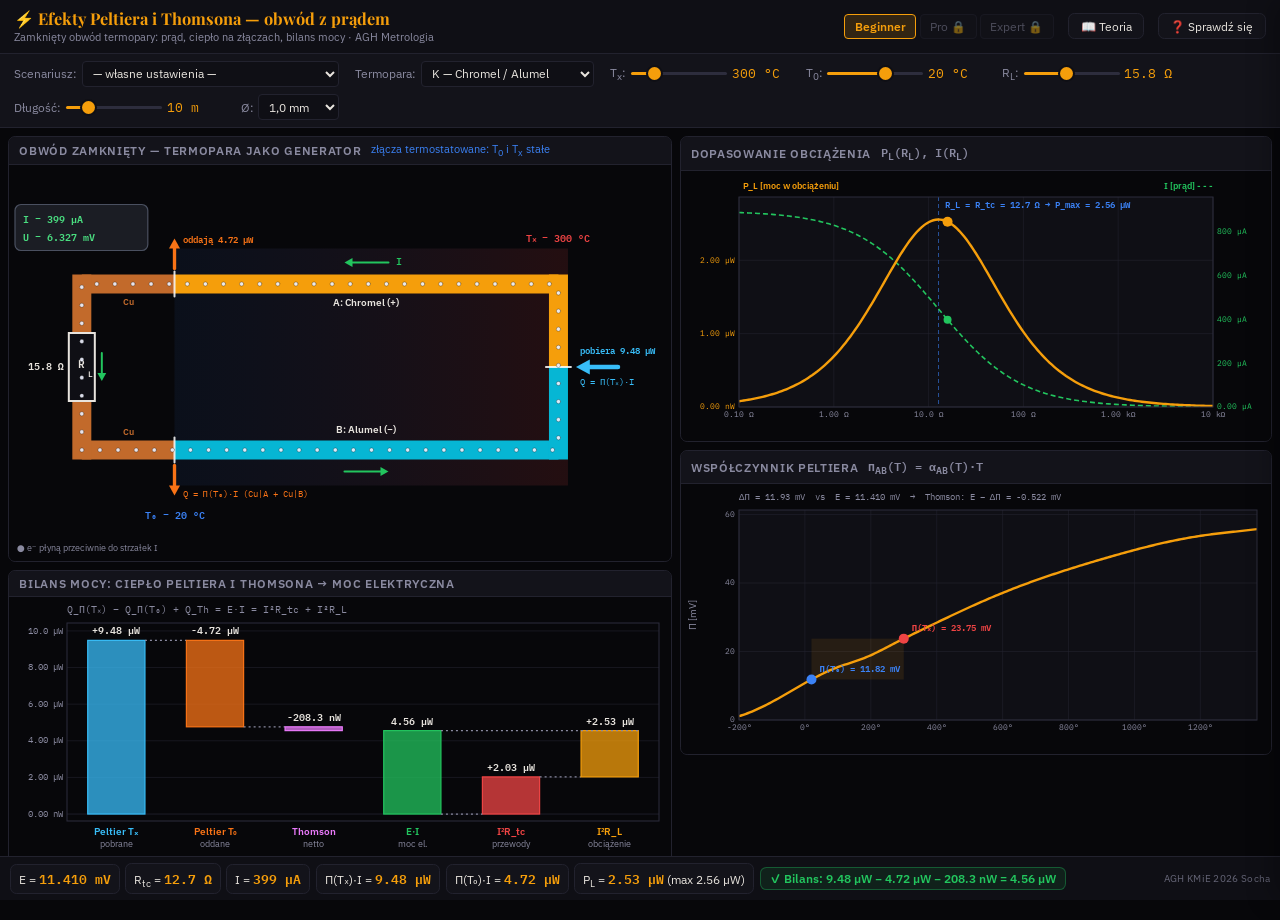
==== commit 82811980: "v1.7.0: presety Peltier/Thomson, ujednolicone rezystywności przewodów (N, S) ze źródłami Co-Authored" ====
--- a/PeltierThomson.html
+++ b/PeltierThomson.html
@@ -41,6 +41,9 @@
 .ci input[type=range]::-webkit-slider-thumb{-webkit-appearance:none;width:13px;height:13px;background:var(--amber);border-radius:50%;box-shadow:0 0 0 2px var(--surf);}
 .ci input[type=range]::-moz-range-thumb{width:13px;height:13px;background:var(--amber);border-radius:50%;border:2px solid var(--surf);}
 .vb{font-family:'IBM Plex Mono',monospace;font-size:.82rem;color:var(--amber);min-width:3.6rem;}
+.pnote{display:none;background:rgba(59,130,246,.08);border-bottom:1px solid var(--border);padding:.35rem .9rem;font-size:.76rem;line-height:1.45;}
+.pnote.on{display:block;}
+.pnote b{color:var(--amber);}
 .main{padding:.5rem;display:grid;grid-template-columns:minmax(0,1.12fr) minmax(0,1fr);gap:.5rem;align-items:start;}
 .col{display:flex;flex-direction:column;gap:.5rem;min-width:0;}
 @media(max-width:960px){.main{grid-template-columns:minmax(0,1fr);}}
@@ -125,6 +128,19 @@
 </header>
 
 <div class="cbar">
+  <div class="ci"><label for="selPre">Scenariusz:</label>
+    <select id="selPre" onchange="applyPreset(this.value)">
+      <option value="">— własne ustawienia —</option>
+      <option value="match">⚖️ Dopasowanie mocy (R_L = R_tc)</option>
+      <option value="volt">🔎 Pomiar woltomierzem (10 kΩ)</option>
+      <option value="short">⚡ Zwarcie termopary</option>
+      <option value="body">🩺 Cienka sonda w 37 °C</option>
+      <option value="thick">🔋 Krótka i gruba — moc w mW</option>
+      <option value="typeE">📈 Typ E — największa SEM</option>
+      <option value="typeT">🌀 Typ T — silny efekt Thomsona</option>
+      <option value="k1300">🔄 K w 1300 °C — Thomson zmienia znak</option>
+      <option value="s1500">🏭 Platyna w 1500 °C</option>
+    </select></div>
   <div class="ci"><label for="selType">Termopara:</label>
     <select id="selType" onchange="setType(this.value)">
       <option value="K" selected>K — Chromel / Alumel</option>
@@ -135,13 +151,13 @@
       <option value="S">S — Pt-10%Rh / Pt</option>
     </select></div>
   <div class="ci"><label for="slTx">T<sub>x</sub>:</label>
-    <input type="range" id="slTx" min="30" max="1000" step="5" value="300" oninput="setState('Tx',+this.value)">
+    <input type="range" id="slTx" min="30" max="1372" step="1" value="300" oninput="setState('Tx',+this.value)">
     <span class="vb" id="vTx">300 °C</span></div>
   <div class="ci"><label for="slT0">T<sub>0</sub>:</label>
     <input type="range" id="slT0" min="-30" max="50" step="1" value="20" oninput="setState('T0',+this.value)">
     <span class="vb" id="vT0">20 °C</span></div>
   <div class="ci"><label for="slRL">R<sub>L</sub>:</label>
-    <input type="range" id="slRL" min="0" max="100" step="1" value="44" oninput="setState('rlPos',+this.value)">
+    <input type="range" id="slRL" min="0" max="100" step="0.5" value="44" oninput="setState('rlPos',+this.value)">
     <span class="vb" id="vRL" style="min-width:4.6rem"></span></div>
   <div class="ci"><label for="slL">Długość:</label>
     <input type="range" id="slL" min="0.5" max="50" step="0.5" value="10" oninput="setState('L',+this.value)">
@@ -153,6 +169,7 @@
     </select></div>
 </div>
 
+<div class="pnote" id="pNote"></div>
 <div class="main">
   <div class="col">
     <div class="panel">
@@ -273,12 +290,43 @@
 /* ── STAN ── */
 const S={level:'beginner',type:'K',Tx:300,T0:20,rlPos:44,L:10,d:1};
 let needDraw=true, active=true, docsOpen=false;
-const RL=()=>Math.pow(10,-1+5*S.rlPos/100);                 // 0,1 Ω … 10 kΩ (skala log)
-function setState(k,v){S[k]=v; syncUI(); needDraw=true;}
-function setType(t){
-  S.type=t; const r=TC[t].range;
-  const sl=g('slTx'); sl.max=Math.min(1000,r[1]); sl.min=Math.max(30,S.T0+10);
+const RL=()=>Math.pow(10,-1+5*S.rlPos/100);   // rlPos ciągłe (presety), suwak co 1                 // 0,1 Ω … 10 kΩ (skala log)
+function setState(k,v){S[k]=v; clearPreset(); syncUI(); needDraw=true;}
+function applyType(t){
+  S.type=t; g('selType').value=t; const r=TC[t].range;
+  const sl=g('slTx'); sl.max=r[1]; sl.min=Math.max(30,S.T0+10);
   if(S.Tx>+sl.max) S.Tx=+sl.max;
+}
+function setType(t){applyType(t); clearPreset(); syncUI(); needDraw=true;}
+
+/* ── SCENARIUSZE ── rl: rezystancja obciążenia [Ω] lub 'match' (R_L = R_tc) */
+const PRESETS={
+  match:{type:'K',Tx:300,T0:20,L:10,d:1,rl:'match',
+    note:'<b>Dopasowanie mocy.</b> R<sub>L</sub> = R<sub>tc</sub>: obciążenie dostaje maksymalną moc E²/(4R<sub>tc</sub>), a druga połowa mocy elektrycznej grzeje przewody termopary. Sprawność dopasowanego źródła wynosi więc co najwyżej 50 %.'},
+  volt:{type:'K',Tx:300,T0:20,L:10,d:1,rl:1e4,
+    note:'<b>Pomiar woltomierzem.</b> R<sub>L</sub> ≫ R<sub>tc</sub>: prąd ok. 1 µA, U ≈ E, a ciepło Peltiera spada do nanowatów. Tak powinien działać tor pomiarowy z zakładki „Symulator pomiaru”.'},
+  short:{type:'K',Tx:300,T0:20,L:10,d:1,rl:0.1,
+    note:'<b>Zwarcie.</b> Prąd i ciepło Peltiera są największe: spoina traci ok. 21 µW. Niemal cała moc elektryczna wydziela się jednak w przewodach termopary — obciążenie dostaje prawie nic.'},
+  body:{type:'T',Tx:37,T0:20,L:2,d:0.25,rl:0.1,
+    note:'<b>Cienka sonda typu T w 37 °C</b> (pomiary biomedyczne). Nawet przy zwartej sondzie prąd chłodzi spoinę tylko ułamkiem mikrowata. W obwodzie z woltomierzem efekt jest jeszcze mniejszy o kilka rzędów — termopara nie zaburza temperatury tkanki przez efekt Peltiera.'},
+  thick:{type:'K',Tx:1000,T0:20,L:0.5,d:3.2,rl:0.1,
+    note:'<b>Krótka i gruba termopara.</b> R<sub>tc</sub> ≈ 0,06 Ω, obciążenie 0,1 Ω: prąd ok. 0,25 A, moc w obciążeniu ok. 6 mW, ciepło Peltiera w spoinie ok. 12 mW. Tak zasilano niegdyś zawory gazowe z płomienia pilotowego. W rzeczywistości przepływ ciepła przez gruby przewód schłodziłby spoinę — tego Beginner nie modeluje.'},
+  typeE:{type:'E',Tx:800,T0:20,L:10,d:1,rl:'match',
+    note:'<b>Typ E</b> ma największą czułość wśród typów znormalizowanych: E ≈ 60 mV przy 800 °C. Przy dopasowaniu moc wynosi ok. 59 µW — ponad 20 razy więcej niż typ K w 300 °C.'},
+  typeT:{type:'T',Tx:350,T0:20,L:10,d:1,rl:'match',
+    note:'<b>Typ T — silny efekt Thomsona.</b> Czułość Cu/konstantan mocno rośnie z temperaturą, więc ΔΠ jest wyraźnie większe od E. Przewody oddają ciepło Thomsona równe ok. 50 % mocy elektrycznej (słupek „Thomson”).'},
+  k1300:{type:'K',Tx:1300,T0:20,L:10,d:1,rl:'match',
+    note:'<b>K w 1300 °C — Thomson zmienia znak.</b> Czułość typu K ma maksimum ok. 42,7 µV/K przy ok. 530 °C, a wyżej maleje, więc ΔΠ < E i przewody <i>pobierają</i> ciepło Thomsona (+16 % mocy). Porównaj ze scenariuszem „Dopasowanie mocy” w 300 °C, gdzie ciepło jest oddawane.'},
+  s1500:{type:'S',Tx:1500,T0:20,L:10,d:0.5,rl:'match',
+    note:'<b>Platyna w 1500 °C.</b> Mała czułość (ok. 12 µV/K), więc moce są rzędu µW mimo wysokiej temperatury. Ciepło Thomsona to ok. 27 % mocy elektrycznej.'},
+};
+function clearPreset(){const s=g('selPre'); if(s) s.value=''; const n=g('pNote'); if(n) n.classList.remove('on');}
+function applyPreset(k){
+  const p=PRESETS[k]; if(!p){clearPreset(); return;}
+  S.T0=p.T0; S.L=p.L; S.d=p.d; g('selD').value=String(p.d); applyType(p.type); S.Tx=p.Tx;
+  const r=p.rl==='match'?model().Rtc:p.rl;
+  S.rlPos=clamp(0,100,(Math.log10(r)+1)*20);
+  g('selPre').value=k; const n=g('pNote'); n.innerHTML=p.note; n.classList.add('on');
   syncUI(); needDraw=true;
 }
 function setLevel(l){S.level=l; document.querySelectorAll('#lvlBtns button').forEach(b=>b.classList.toggle('active',b.dataset.l===l)); needDraw=true;}
@@ -533,7 +581,7 @@
   ctx.restore();
   for(const [T,v,c,l] of [[S.T0,M.Pi0,'#3b82f6','Π(T₀)'],[S.Tx,M.PiX,'#ef4444','Π(Tₓ)']]){
     ctx.fillStyle=c; ctx.beginPath(); ctx.arc(tx(T),py(v),5,0,Math.PI*2); ctx.fill();
-    txt(ctx,`${l} = ${v.toFixed(2)} mV`,tx(T)+8,py(v)-6,c,`600 ${fs-1}px ${MONO}`,'left','bottom');
+    const rt=tx(T)>pR-140; txt(ctx,`${l} = ${v.toFixed(2)} mV`,tx(T)+(rt?-8:8),py(v)+(rt?10:-6),c,`600 ${fs-1}px ${MONO}`,rt?'right':'left',rt?'top':'bottom');
   }
   txt(ctx,`ΔΠ = ${(M.PiX-M.Pi0).toFixed(2)} mV  vs  E = ${M.E.toFixed(3)} mV  →  Thomson: E − ΔΠ = ${(M.E-(M.PiX-M.Pi0)).toFixed(3)} mV`,pL,pT-8,muted,`${fs-1}px ${MONO}`,'left','bottom');
   ctx.save(); ctx.translate(12,pT+ch/2); ctx.rotate(-Math.PI/2); txt(ctx,'Π [mV]',0,0,muted,`${fs}px ${FONT}`,'center','middle'); ctx.restore();
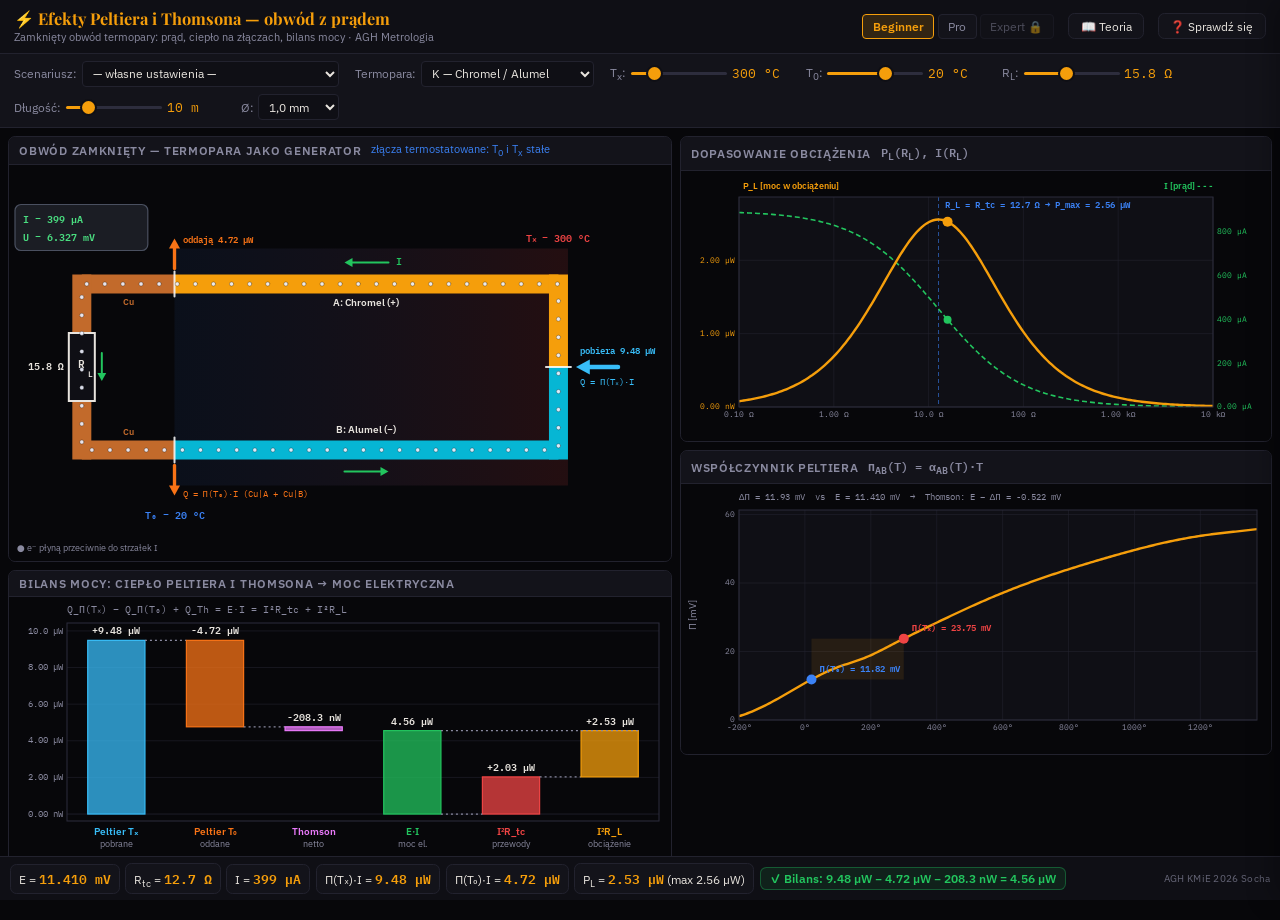
==== commit ca7dd394: "v1.8.0 (do akceptacji): Peltier i Thomson — poziom Pro, moduł Peltiera (TEC) Co-Authored-By: Claude " ====
--- a/PeltierThomson.html
+++ b/PeltierThomson.html
@@ -56,6 +56,9 @@
 #cCirc{height:clamp(270px,44vh,470px);}
 #cBal{height:clamp(220px,30vh,320px);}
 #cLoad,#cPi{height:clamp(220px,30vh,320px);}
+#cMod{height:clamp(300px,46vh,480px);}
+#cProBal{height:clamp(220px,30vh,320px);}
+#cTcI,#cQI,#cCOP{height:clamp(200px,25vh,270px);}
 .rbar{display:flex;flex-wrap:wrap;gap:.35rem;padding:.4rem .6rem;align-items:center;background:var(--surf);border-top:1px solid var(--border);position:sticky;bottom:0;z-index:50;}
 .rc{background:var(--card);border:1px solid var(--border);border-radius:.4rem;padding:.2rem .5rem;font-size:.72rem;}
 .rv{font-family:'IBM Plex Mono',monospace;font-weight:600;font-size:.8rem;color:var(--amber);}
@@ -115,18 +118,19 @@
 <body>
 <header>
   <div class="ht">
-    <h1>⚡ Efekty Peltiera i Thomsona — obwód z prądem</h1>
-    <p>Zamknięty obwód termopary: prąd, ciepło na złączach, bilans mocy · AGH Metrologia</p>
+    <h1 id="hTitle">⚡ Efekty Peltiera i Thomsona — obwód z prądem</h1>
+    <p id="hSub">Zamknięty obwód termopary: prąd, ciepło na złączach, bilans mocy · AGH Metrologia</p>
   </div>
   <div class="lvl" id="lvlBtns" title="Poziom szczegółowości">
     <button class="active" data-l="beginner" onclick="setLevel('beginner')">Beginner</button>
-    <button data-l="pro" disabled title="Moduł Peltiera (TEC) — kolejny etap">Pro 🔒</button>
+    <button data-l="pro" onclick="setLevel('pro')" title="Moduł Peltiera (TEC): chłodzenie i grzanie">Pro</button>
     <button data-l="expert" disabled title="Pełny model z efektem Thomsona — kolejny etap">Expert 🔒</button>
   </div>
   <button class="btn" onclick="toggleDocs()">📖 Teoria</button>
   <button class="btn" onclick="Quiz.open()">❓ Sprawdź się</button>
 </header>
 
+<div id="begUI">
 <div class="cbar">
   <div class="ci"><label for="selPre">Scenariusz:</label>
     <select id="selPre" onchange="applyPreset(this.value)">
@@ -193,6 +197,70 @@
     </div>
   </div>
 </div>
+</div>
+
+<div id="proUI" hidden>
+<div class="cbar">
+  <div class="ci"><label for="selProPre">Scenariusz:</label>
+    <select id="selProPre" onchange="applyProPreset(this.value)">
+      <option value="">— własne ustawienia —</option>
+      <option value="std">❄️ Typowy moduł 127 par, 20 W</option>
+      <option value="dtmax">📉 Maksymalna różnica temperatur</option>
+      <option value="over">⚠️ Za duży prąd</option>
+      <option value="copopt">♻️ Najlepsza sprawność przy ΔT = 20 K</option>
+      <option value="heat">🔥 Odwrócony prąd — grzanie</option>
+      <option value="bio">🧪 Próbki biologiczne w 4 °C</option>
+      <option value="laser">🔦 Stabilizacja diody laserowej</option>
+      <option value="metal">🔩 Chromel–alumel zamiast Bi₂Te₃</option>
+    </select></div>
+  <div class="ci"><label for="selMat">Materiał:</label>
+    <select id="selMat" onchange="setPro('mat',this.value)">
+      <option value="bite">Bi₂Te₃ (p/n)</option><option value="K">Chromel / Alumel (K)</option>
+    </select></div>
+  <div class="ci"><label for="slI">Prąd I:</label>
+    <input type="range" id="slI" oninput="setPro('I',+this.value)"><span class="vb" id="vI"></span></div>
+  <div class="ci"><label for="slQL">Ciepło z obiektu Q<sub>c</sub>:</label>
+    <input type="range" id="slQL" oninput="setPro('QL',+this.value)"><span class="vb" id="vQL"></span></div>
+  <div class="ci"><label for="slTh">T<sub>h</sub> (radiator):</label>
+    <input type="range" id="slTh" min="-10" max="90" step="1" oninput="setPro('Th',+this.value)"><span class="vb" id="vTh"></span></div>
+  <div class="ci"><label for="selN">Pary N:</label>
+    <select id="selN" onchange="setPro('N',+this.value)">
+      <option value="31">31</option><option value="71">71</option><option value="127">127</option><option value="254">254</option>
+    </select></div>
+  <div class="ci"><label for="slA">Bok nogi a:</label>
+    <input type="range" id="slA" min="0.5" max="2.5" step="0.05" oninput="setPro('a',+this.value)"><span class="vb" id="vA"></span></div>
+  <div class="ci"><label for="slLl">Wysokość nogi:</label>
+    <input type="range" id="slLl" min="0.5" max="3" step="0.05" oninput="setPro('L',+this.value)"><span class="vb" id="vLl"></span></div>
+</div>
+<div class="pnote" id="pNoteP"></div>
+<div class="main">
+  <div class="col">
+    <div class="panel">
+      <div class="ptitle">Moduł Peltiera — przekrój
+        <span class="hint">strona gorąca na idealnym radiatorze: T<sub>h</sub> stała</span></div>
+      <canvas id="cMod"></canvas>
+    </div>
+    <div class="panel">
+      <div class="ptitle">Bilans cieplny modułu</div>
+      <canvas id="cProBal"></canvas>
+    </div>
+  </div>
+  <div class="col">
+    <div class="panel">
+      <div class="ptitle">Temperatura strony zimnej <span class="f">T<sub>c</sub>(I)</span></div>
+      <canvas id="cTcI"></canvas>
+    </div>
+    <div class="panel">
+      <div class="ptitle">Wydajność chłodzenia <span class="f">Q<sub>c</sub>(I)</span> przy stałym ΔT</div>
+      <canvas id="cQI"></canvas>
+    </div>
+    <div class="panel">
+      <div class="ptitle">Współczynnik wydajności <span class="f">COP(I)</span></div>
+      <canvas id="cCOP"></canvas>
+    </div>
+  </div>
+</div>
+</div>
 
 <div class="rbar" id="rbar"></div>
 
@@ -329,7 +397,16 @@
   g('selPre').value=k; const n=g('pNote'); n.innerHTML=p.note; n.classList.add('on');
   syncUI(); needDraw=true;
 }
-function setLevel(l){S.level=l; document.querySelectorAll('#lvlBtns button').forEach(b=>b.classList.toggle('active',b.dataset.l===l)); needDraw=true;}
+const LEVEL_TXT={beginner:['⚡ Efekty Peltiera i Thomsona — obwód z prądem','Zamknięty obwód termopary: prąd, ciepło na złączach, bilans mocy · AGH Metrologia'],
+  pro:['❄️ Moduł Peltiera — chłodzenie i grzanie','Półprzewodnikowe pary p–n: pompowanie ciepła, optymalny prąd, ZT, COP · AGH Metrologia']};
+function setLevel(l){
+  S.level=l; document.querySelectorAll('#lvlBtns button').forEach(b=>b.classList.toggle('active',b.dataset.l===l));
+  g('begUI').hidden=l!=='beginner'; g('proUI').hidden=l!=='pro';
+  g('hTitle').textContent=LEVEL_TXT[l][0]; g('hSub').textContent=LEVEL_TXT[l][1];
+  if(typeof QUIZ_PRO!=='undefined'){QUIZ_Q=l==='pro'?QUIZ_PRO:QUIZ_BEG; Quiz.restart();}
+  if(docsOpen) updateExpl();
+  needDraw=true;
+}
 function slPct(el){const mn=+el.min,mx=+el.max,v=+el.value; el.style.setProperty('--pct',((v-mn)/(mx-mn)*100)+'%');}
 function fmtR(r){return r>=1000?(r/1000).toFixed(r>=1e4?0:2)+' kΩ':r>=10?r.toFixed(r>=100?0:1)+' Ω':r.toFixed(2)+' Ω';}
 function syncUI(){
@@ -591,6 +668,7 @@
 
 /* ── PASEK WYNIKÓW ── */
 function updateRbar(){
+  if(S.level==='pro') return updateRbarPro();
   const M=model(), eta=M.Pl/Math.max(1e-12,Math.abs(M.Qh));
   g('rbar').innerHTML=`
     <div class="rc">E = <span class="rv">${M.E.toFixed(3)} mV</span></div>
@@ -605,6 +683,7 @@
 
 /* ── TEORIA ── */
 function updateExpl(){
+  if(S.level==='pro') return updateExplPro();
   const M=model(), L=M.L;
   g('explDiv').innerHTML=`
   <h3>1. Od obwodu otwartego do zamkniętego</h3>
@@ -660,11 +739,12 @@
 function frame(now){
   if(active&&!document.hidden){
     const t=(now-T_START)/1000;
+    const pro=S.level==='pro';
     if(needDraw){ needDraw=false;
-      const ok=[drawCircuit(t),drawBal(),drawLoad(),drawPi()];
-      if(ok.includes(false)) needDraw=true;
+      const ok=pro?drawPro(t,true):[drawCircuit(t),drawBal(),drawLoad(),drawPi()].every(Boolean);
+      if(!ok) needDraw=true;
       updateRbar(); if(docsOpen) updateExpl();
-    } else drawCircuit(t);
+    } else if(pro) drawPro(t,false); else drawCircuit(t);
   }
   requestAnimationFrame(frame);
 }
@@ -677,6 +757,370 @@
   if(d.type==='setActive'){active=!!d.active; needDraw=true;}});
 requestAnimationFrame(frame);
 </script>
+<script>
+'use strict';
+/* ═══════════ POZIOM PRO — moduł Peltiera (TEC) ═══════════════════
+   Model jednowymiarowy, stałe własności materiałów (Goldsmid [14], Ferrotec [11]):
+   na parę p–n: α = α_p − α_n, R = (ρ_p+ρ_n)·L/A, K = (κ_p+κ_n)·A/L
+   Q_c = N·(α·I·T_c − ½·I²·R − K·ΔT),  U = N·(α·ΔT + I·R),  Q_h = Q_c + U·I
+   Obiekt na stronie zimnej oddaje moc Q_L = Q_c → T_c z równania liniowego:
+   T_c = (Q_L/N + ½I²R + K·T_h) / (α·I + K)                                       */
+const MATS={
+  bite:{name:'Bi₂Te₃ (p: Bi₀.₄₆Sb₁.₅₄Te₃ / n: Bi₂Te₂.₇Se₀.₃)', short:'Bi₂Te₃',
+    // Kumari i in. 2025 [9], 25 °C: α_p=244,78 µV/K, σ_p=590,86 S/cm, κ_p=0,964; α_n=−165,03, σ_n=947,42 S/cm, κ_n=1,172
+    alpha:()=>(244.78+165.03)*1e-6, rhoSum:1/59086+1/94742, kSum:0.9637+1.1715,
+    p:{lbl:'p',c:'#e0566b'}, n:{lbl:'n',c:'#4f7fe0'}, carriers:true},
+  K:{name:'Chromel / Alumel (para termopary K)', short:'Chromel/Alumel',
+    // α z NIST [1]; ρ: Omega [6]; κ (100 °C): Kanthal Thermothal P 19,2, Thermothal N 29,7 W/(m·K) [13]
+    alpha:T=>alpha('K',T)*1e-6, rhoSum:(706+294)*1e-9, kSum:19.2+29.7,
+    p:{lbl:'Ch',c:'#f59e0b'}, n:{lbl:'Al',c:'#06b6d4'}, carriers:false},
+};
+const P={mat:'bite',N:127,a:1.4,L:1.15,Th:27,I:3,QL:20};
+
+function pm(){                                        // stałe modułu
+  const m=MATS[P.mat], A=Math.pow(P.a*1e-3,2), L=P.L*1e-3, ThK=P.Th+273.15;
+  const al=m.alpha(P.Th), R=m.rhoSum*L/A, K=m.kSum*A/L, Z=al*al/(R*K);
+  const TcMin=(-1+Math.sqrt(1+2*Z*ThK))/Z, dTmax=ThK-TcMin;
+  const Imax=al*TcMin/R, Qmax=P.N*al*al*ThK*ThK/(2*R), Vmax=P.N*(al*dTmax+Imax*R);
+  return {m,A,L,ThK,al,R,K,Z,ZT:Z*ThK,TcMin,dTmax,Imax,Qmax,Vmax,Rmod:P.N*R,Kmod:P.N*K};
+}
+const tcOf=(c,I,QL)=>{const den=c.al*I+c.K; return den>1e-12?(QL/P.N+0.5*I*I*c.R+c.K*c.ThK)/den:NaN;};
+// prąd dający najniższe T_c przy danym Q_L (warunek dT_c/dI = 0, wtedy T_c = I·R/α)
+const iBest=(c,QL)=>{const q=QL/P.N; return (-c.K*c.R+Math.sqrt(c.K*c.K*c.R*c.R+2*c.al*c.al*c.R*(q+c.K*c.ThK)))/(c.al*c.R);};
+// prąd dla zadanej T_c (mniejszy pierwiastek); null — nieosiągalne
+function iForTc(c,QL,TtK){const q=QL/P.N, D=c.al*c.al*TtK*TtK-2*c.R*(q+c.K*(c.ThK-TtK)); return D<0?null:(c.al*TtK-Math.sqrt(D))/c.R;}
+
+function proModel(){
+  const c=pm(), I=P.I, QL=P.QL, Tc=tcOf(c,I,QL), dT=c.ThK-Tc;
+  const Qpel=P.N*c.al*I*Tc, Qj=0.5*P.N*I*I*c.R, Qk=P.N*c.K*dT;
+  const V=P.N*(c.al*dT+I*c.R), Pel=V*I, Qh=QL+Pel;
+  const Ib=iBest(c,QL), TcB=tcOf(c,Ib,QL);
+  return {c,I,QL,Tc,dT,Qpel,Qj,Qk,V,Pel,Qh,COP:(Pel>1e-9&&QL>0)?QL/Pel:NaN,Ib,TcB,TcC:Tc-273.15,TcBC:TcB-273.15};
+}
+
+/* ── interfejs Pro ── */
+const fmtW=w=>{const a=Math.abs(w);if(a<1e-9)return '0 W';return a>=100?w.toFixed(0)+' W':a>=10?w.toFixed(1)+' W':a>=1?w.toFixed(2)+' W':a>=1e-3?(w*1000).toFixed(a>=0.1?0:1)+' mW':(w*1e6).toFixed(1)+' µW';};
+const fmtA=i=>{const a=Math.abs(i);return a>=10?i.toFixed(1)+' A':a>=0.1?i.toFixed(2)+' A':(i*1000).toFixed(0)+' mA';};
+const fmtC=T=>(Math.round(T*10)/10).toFixed(1).replace('.',',')+' °C';
+function setPro(k,v){P[k]=v; clearProPreset(); syncPro(); needDraw=true;}
+function syncPro(){
+  const c=pm();
+  const sI=g('slI'); sI.min=(-0.25*c.Imax).toFixed(4); sI.max=(1.6*c.Imax).toFixed(4); sI.step=(c.Imax/400).toFixed(5);
+  P.I=clamp(+sI.min,+sI.max,P.I); sI.value=P.I;
+  const sQ=g('slQL'); sQ.min=0; sQ.max=(1.2*c.Qmax).toFixed(4); sQ.step=(c.Qmax/400).toFixed(5);
+  P.QL=clamp(0,+sQ.max,P.QL); sQ.value=P.QL;
+  g('vI').textContent=fmtA(P.I); g('vQL').textContent=fmtW(P.QL);
+  g('slTh').value=P.Th; g('vTh').textContent=P.Th+' °C';
+  g('slA').value=P.a; g('vA').textContent=P.a.toFixed(2).replace('.',',')+' mm';
+  g('slLl').value=P.L; g('vLl').textContent=P.L.toFixed(2).replace('.',',')+' mm';
+  g('selN').value=String(P.N); g('selMat').value=P.mat;
+  ['slI','slQL','slTh','slA','slLl'].forEach(id=>slPct(g(id)));
+}
+const PRO_PRESETS={
+  std:{mat:'bite',N:127,a:1.4,L:1.15,Th:27,QL:20,I:3,
+    note:'<b>Typowy moduł 40×40 mm (127 par, jak TEC1-12706).</b> Prąd 3 A odbiera z obiektu 20 W i utrzymuje go ok. 29 K poniżej temperatury radiatora (T<sub>c</sub> ≈ −1,5 °C, COP ≈ 0,9). Radiator musi odprowadzić Q<sub>h</sub> = Q<sub>c</sub> + U·I — znacznie więcej niż samo Q<sub>c</sub>.'},
+  dtmax:{mat:'bite',N:127,a:1.4,L:1.15,Th:27,QL:0,I:'best',
+    note:'<b>Maksymalna różnica temperatur.</b> Obiekt nie oddaje ciepła (Q<sub>L</sub> = 0), prąd optymalny: ΔT<sub>max</sub> = ½·Z·T<sub>c</sub>² ≈ 73 K — porównaj z kartą katalogową TEC1-12706 (74 K przy T<sub>h</sub> = 27 °C).'},
+  over:{mat:'bite',N:127,a:1.4,L:1.15,Th:27,QL:20,I:'over',
+    note:'<b>Za duży prąd.</b> Ciepło Joule’a rośnie z I², a pompowanie Peltiera tylko z I. Powyżej prądu optymalnego (zielony punkt na wykresie T<sub>c</sub>(I)) strona zimna się <i>ogrzewa</i>, a pobór mocy rośnie.'},
+  copopt:{mat:'bite',N:127,a:1.4,L:1.15,Th:27,QL:0,dT:20,
+    note:'<b>Najlepsza sprawność przy ΔT = 20 K.</b> Prąd optymalny I = αΔT/(R(√(1+ZT<sub>m</sub>)−1)) ≈ 1,4 A: moduł odbiera ok. 9,6 W przy COP ≈ 1,7. Przy 5 A i tym samym ΔT odebrałby ok. 38 W, ale z COP ≈ 0,67 — duży zapas mocy modułu poprawia sprawność.'},
+  heat:{mat:'bite',N:127,a:1.4,L:1.15,Th:27,QL:0,I:-1,
+    note:'<b>Odwrócony prąd — grzanie.</b> Efekt Peltiera jest odwracalny: przy ujemnym prądzie „zimna” płytka pobiera ciepło z radiatora i ogrzewa izolowany obiekt powyżej T<sub>h</sub>. Mostek H w sterowniku pozwala tym samym modułem chłodzić i grzać.'},
+  bio:{mat:'bite',N:127,a:1.4,L:1.15,Th:30,QL:10,Tc:4,
+    note:'<b>Chłodzenie próbek do 4 °C</b> (inżynieria biomedyczna: odczynniki, próbki krwi, termocyklery PCR). Prąd dobrany tak, by przy obciążeniu 10 W utrzymać 4 °C przy radiatorze 30 °C.'},
+  laser:{mat:'bite',N:31,a:1.0,L:1.0,Th:35,QL:1.5,Tc:25,
+    note:'<b>Stabilizacja diody laserowej</b> (elektrotechnika, automatyka). Mały moduł 31 par utrzymuje 25 °C przy 1,5 W ciepła z diody. W praktyce prąd ustala regulator PID na podstawie termistora — tu pokazano wartość ustaloną.'},
+  metal:{mat:'K',N:127,a:1.4,L:1.15,Th:27,QL:0,I:'best',
+    note:'<b>Para chromel–alumel zamiast Bi₂Te₃.</b> Ta sama geometria, prąd optymalny ok. 20 A — a różnica temperatur to tylko ok. 1,5 K. Dobroć ZT metali jest ok. 80 razy mniejsza: mają małe α i dobrze przewodzą ciepło (prawo Wiedemanna–Franza).'},
+};
+function clearProPreset(){const s=g('selProPre'); if(s) s.value=''; const n=g('pNoteP'); if(n) n.classList.remove('on');}
+function applyProPreset(k){
+  const p=PRO_PRESETS[k]; if(!p){clearProPreset(); return;}
+  Object.assign(P,{mat:p.mat,N:p.N,a:p.a,L:p.L,Th:p.Th,QL:p.QL});
+  const c=pm();
+  if(p.dT!==undefined){const Tc=c.ThK-p.dT, Tm=(c.ThK+Tc)/2, I=c.al*p.dT/(c.R*(Math.sqrt(1+c.Z*Tm)-1)); P.I=I; P.QL=P.N*(c.al*I*Tc-0.5*I*I*c.R-c.K*p.dT);}
+  else if(p.Tc!==undefined){const I=iForTc(c,P.QL,p.Tc+273.15); P.I=I===null?iBest(c,P.QL):I;}
+  else if(p.I==='best') P.I=iBest(c,P.QL);
+  else if(p.I==='over') P.I=1.5*c.Imax;
+  else P.I=p.I;
+  syncPro(); P.I=clamp(+g('slI').min,+g('slI').max,P.I);
+  g('selProPre').value=k; const n=g('pNoteP'); n.innerHTML=p.note; n.classList.add('on');
+  syncPro(); needDraw=true;
+}
+
+/* ── schemat modułu ── */
+const cMod=g('cMod');
+function tempCol(Tc,Tref){const d=clamp(-1,1,(Tc-Tref)/40); return d<0?`rgba(59,130,246,${0.25+0.5*-d})`:`rgba(239,68,68,${0.25+0.5*d})`;}
+function drawModule(t){
+  const [ctx,W,H]=rszC(cMod); if(!ctx) return false;
+  const M=proModel(), c=M.c, m=c.m, ink=tv('--text'), muted=tv('--muted'), dark=isDark();
+  ctx.fillStyle=tv('--bg'); ctx.fillRect(0,0,W,H);
+  const fs=clamp(10,13,Math.round(W*0.0135));
+  const nar=W<600, x0=Math.max(W*0.2,112), x1=W-Math.max(W*0.26,nar?84:150), yTop=H*0.30, yBot=H*0.66, ph=Math.max(10,H*0.03), br=Math.max(5,H*0.014);
+  // obiekt na stronie zimnej
+  const oh=H*0.09, ow=(x1-x0)*0.6, ox=(x0+x1)/2-ow/2;
+  ctx.fillStyle=dark?'#3a3d4a':'#cfd3dc'; ctx.fillRect(ox,yTop-ph-oh,ow,oh);
+  ctx.strokeStyle=muted; ctx.lineWidth=1; ctx.strokeRect(ox,yTop-ph-oh,ow,oh);
+  txt(ctx,P.mat&&M.QL>0?'obiekt chłodzony':'obiekt (izolowany)',ox+ow/2,yTop-ph-oh/2,ink,`600 ${fs}px ${FONT}`,'center','middle');
+  // płytki ceramiczne
+  ctx.fillStyle=tempCol(M.TcC,P.Th); ctx.fillRect(x0-10,yTop-ph,x1-x0+20,ph);
+  ctx.fillStyle=dark?'rgba(239,68,68,.35)':'rgba(239,68,68,.25)'; ctx.fillRect(x0-10,yBot,x1-x0+20,ph);
+  ctx.strokeStyle=muted; ctx.strokeRect(x0-10,yTop-ph,x1-x0+20,ph); ctx.strokeRect(x0-10,yBot,x1-x0+20,ph);
+  // radiator
+  const fy=yBot+ph, fh=H*0.09, nf=Math.max(8,Math.round((x1-x0)/14));
+  ctx.fillStyle=dark?'#6b7280':'#9ca3af'; ctx.fillRect(x0-10,fy,x1-x0+20,4);
+  for(let i=0;i<nf;i++){const fx=x0-8+i*(x1-x0+16)/(nf-1); ctx.fillRect(fx-1.5,fy+4,3,fh);}
+  // nogi: n,p,n,p,n,p
+  const nL=6, pitch=(x1-x0)/nL, lw=pitch*0.52, legTop=yTop+br, legBot=yBot-br, cxs=[];
+  for(let i=0;i<nL;i++) cxs.push(x0+pitch*(i+0.5));
+  ctx.fillStyle='#b87333';
+  for(let i=0;i<nL;i+=2){ctx.fillRect(cxs[i]-lw/2,yTop,cxs[i+1]-cxs[i]+lw,br);}         // mostki górne
+  for(let i=1;i<nL-1;i+=2){ctx.fillRect(cxs[i]-lw/2,yBot-br,cxs[i+1]-cxs[i]+lw,br);}   // mostki dolne
+  ctx.fillRect(cxs[0]-lw/2,yBot-br,lw,br); ctx.fillRect(cxs[nL-1]-lw/2,yBot-br,lw,br);
+  for(let i=0;i<nL;i++){
+    const isN=i%2===0, leg=isN?m.n:m.p;
+    const gr=ctx.createLinearGradient(0,legTop,0,legBot); gr.addColorStop(0,rgba(leg.c,0.55)); gr.addColorStop(1,rgba(leg.c,0.9));
+    ctx.fillStyle=gr; ctx.fillRect(cxs[i]-lw/2,legTop,lw,legBot-legTop);
+    ctx.strokeStyle=leg.c; ctx.lineWidth=1; ctx.strokeRect(cxs[i]-lw/2,legTop,lw,legBot-legTop);
+  }
+  // nośniki: I>0 — elektrony w n i dziury w p płyną w dół (ciepło ze strony zimnej do gorącej)
+  const v=clamp(-1,1,M.I/Math.max(1e-9,c.Imax))*55, hL=legBot-legTop-8;
+  for(let i=0;i<nL;i++){
+    const isN=i%2===0;
+    for(let k=0;k<7;k++){
+      const ph0=((k*hL/7 + (m.carriers?1:(isN?1:-1))*v*t)%hL+hL)%hL, y=legTop+4+ph0, xx=cxs[i]+((k*37)%11-5)*lw/16;
+      ctx.beginPath(); ctx.arc(xx,y,2.4,0,Math.PI*2);
+      if(isN||!m.carriers){ctx.fillStyle=dark?'#eef2ff':'#fff'; ctx.fill();}
+      else {ctx.strokeStyle='#fff'; ctx.lineWidth=1.3; ctx.stroke();}
+    }
+  }
+  for(let i=0;i<nL;i++){ const leg=i%2===0?m.n:m.p, yl=(legTop+legBot)/2, rr=Math.min(lw*0.42,11);
+    ctx.fillStyle=leg.c; ctx.beginPath(); ctx.arc(cxs[i],yl,rr,0,Math.PI*2); ctx.fill(); ctx.strokeStyle='#fff'; ctx.lineWidth=1; ctx.stroke();
+    txt(ctx,leg.lbl,cxs[i],yl+0.5,'#fff',`700 ${leg.lbl.length>1?fs-3:fs}px ${FONT}`,'center','middle'); }
+  // doprowadzenia i zasilacz
+  const yLead=yBot-br/2, xL=Math.max(14,W*0.05), xR=x1+18, yS=H*0.93;
+  ctx.strokeStyle='#b87333'; ctx.lineWidth=3;
+  ctx.beginPath(); ctx.moveTo(cxs[0]-lw/2,yLead); ctx.lineTo(xL,yLead); ctx.lineTo(xL,yS-16); ctx.stroke();
+  ctx.beginPath(); ctx.moveTo(cxs[nL-1]+lw/2,yLead); ctx.lineTo(xR,yLead); ctx.lineTo(xR,yS); ctx.lineTo(xL+44,yS); ctx.stroke();
+  const bx=xL-30, by=yS-30, bw=Math.min(150,W*0.28), bh=40;
+  ctx.fillStyle='#1b1d24'; ctx.strokeStyle='#4a5060'; ctx.lineWidth=1.2; ctx.beginPath(); ctx.roundRect(Math.max(4,bx),by,bw,bh,6); ctx.fill(); ctx.stroke();
+  txt(ctx,'I = '+fmtA(M.I),Math.max(4,bx)+8,by+13,'#4ade80',`600 ${fs}px ${MONO}`,'left','middle');
+  txt(ctx,'U = '+M.V.toFixed(2)+' V',Math.max(4,bx)+8,by+29,'#4ade80',`600 ${fs}px ${MONO}`,'left','middle');
+  txt(ctx,M.I>=0?'+':'−',xL-8,yLead+14,ink,`700 ${fs+2}px ${FONT}`,'right','middle');
+  // strzałki ciepła
+  const cin=tv('--heatIn'), cout=tv('--heatOut');
+  if(M.QL>1e-9){ const w=clamp(2,10,2+Math.log10(1+M.QL*10)*3); arrowLine(ctx,ox+ow+22,yTop-ph-oh,ox+ow+22,yTop-ph-2,cin,w);
+    txt(ctx,'Q_c = '+fmtW(M.QL),ox+ow+22+w+8,yTop-ph-oh/2,cin,`600 ${fs}px ${MONO}`,'left','middle'); }
+  { const w=clamp(2,10,2+Math.log10(1+Math.abs(M.Qh)*10)*3), col=M.Qh>=0?cout:cin, xa=x1+40;
+    if(M.Qh>=0) arrowLine(ctx,xa,yBot+ph,xa,fy+fh,col,w); else arrowLine(ctx,xa,fy+fh,xa,yBot+ph,col,w);
+    if(nar) txt(ctx,'Q_h = '+fmtW(M.Qh)+' → radiator',(x0+x1)/2,fy+fh+5,col,`600 ${fs}px ${MONO}`,'center','top');
+    else { txt(ctx,'Q_h = '+fmtW(M.Qh),xa+Math.max(w*1.7,10)+6,fy+fh/2,col,`600 ${fs}px ${MONO}`,'left','middle');
+      txt(ctx,'do radiatora',xa+Math.max(w*1.7,10)+6,fy+fh/2+fs+2,muted,`${fs-1}px ${FONT}`,'left','middle'); } }
+  // temperatury
+  txt(ctx,'T_c = '+fmtC(M.TcC),x0-14,yTop-ph/2,M.TcC<P.Th?'#3b82f6':'#ef4444',`600 ${fs}px ${MONO}`,'right','middle');
+  txt(ctx,'T_h = '+fmtC(P.Th),x0-14,yBot+ph/2,'#ef4444',`600 ${fs}px ${MONO}`,'right','middle');
+  txt(ctx,`ΔT = ${(M.dT).toFixed(1).replace('.',',')} K`,x0-14,(yTop+yBot)/2,ink,`600 ${fs}px ${MONO}`,'right','middle');
+  // legenda
+  txt(ctx,`pokazano 3 z N = ${P.N} par · ${m.short}`,W-8,14,muted,`${fs-1}px ${FONT}`,'right','top');
+  txt(ctx,m.carriers?(nar?'● e⁻ (n)  ○ dziury (p)':'● elektrony (n)  ○ dziury (p) — przy I > 0 niosą ciepło w dół'):'● elektrony w metalach',W-8,14+fs+4,muted,`${fs-1}px ${FONT}`,'right','top');
+  if(M.I>M.Ib*1.02&&M.I>0) txt(ctx,nar?'⚠ prąd powyżej optimum':'⚠ prąd powyżej optimum — Joule przeważa',W-8,H-6,tv('--red'),`600 ${fs}px ${FONT}`,'right','bottom');
+  return true;
+}
+
+/* ── wykres wodospadowy (ogólny) ── */
+function drawWF(cv,bars,eq,fmt){
+  const [ctx,W,H]=rszC(cv); if(!ctx) return false;
+  const muted=tv('--muted'), ink=tv('--text'), fs=clamp(10,12,Math.round(W*0.016));
+  ctx.fillStyle=tv('--bg'); ctx.fillRect(0,0,W,H);
+  const pL=58,pR=W-12,pT=26,pB=46,cw=pR-pL,ch=H-pT-pB;
+  let run=0; const bs=bars.map(b=>{ if(b.total!==undefined){run=b.total; return {...b,y0:0,y1:b.total};} const r={...b,y0:run,y1:run+b.v}; run+=b.v; return r;});
+  const all=bs.flatMap(b=>[b.y0,b.y1]).concat([0]); let lo=Math.min(...all),hi=Math.max(...all); const pad=(hi-lo)*0.1||1; lo-=pad*0.4; hi+=pad;
+  const vy=v=>pT+ch-(v-lo)/(hi-lo)*ch, st=niceStep(hi-lo,4); ctx.lineWidth=.6;
+  for(let v=Math.ceil(lo/st)*st;v<=hi;v+=st){ctx.strokeStyle=Math.abs(v)<st*1e-6?tv('--border2'):tv('--border');ctx.beginPath();ctx.moveTo(pL,vy(v));ctx.lineTo(pR,vy(v));ctx.stroke();txt(ctx,fmt(v),pL-4,vy(v),muted,`${fs-2}px ${MONO}`,'right','middle');}
+  const n=bs.length,bw=cw/n*0.58;
+  bs.forEach((b,i)=>{const xc=pL+(i+.5)*cw/n,ya=vy(b.y0),yb=vy(b.y1),top=Math.min(ya,yb),h=Math.max(1,Math.abs(yb-ya));
+    ctx.fillStyle=rgba(b.c,0.75); ctx.fillRect(xc-bw/2,top,bw,h); ctx.strokeStyle=b.c; ctx.lineWidth=1.2; ctx.strokeRect(xc-bw/2,top,bw,h);
+    if(i<n-1){ctx.strokeStyle=muted;ctx.setLineDash([2,3]);ctx.beginPath();ctx.moveTo(xc+bw/2,yb);ctx.lineTo(xc+cw/n-bw/2,yb);ctx.stroke();ctx.setLineDash([]);}
+    const val=b.total!==undefined?b.total:b.v;
+    txt(ctx,(b.total===undefined&&val>=0?'+':'')+fmt(val),xc,top-4,ink,`600 ${fs-1}px ${MONO}`,'center','bottom');
+    txt(ctx,b.k,xc,pT+ch+6,b.c,`600 ${fs-1}px ${FONT}`,'center','top'); txt(ctx,b.sub,xc,pT+ch+8+fs,muted,`${fs-2}px ${FONT}`,'center','top');});
+  txt(ctx,eq,pL,pT-8,muted,`${fs-1}px ${MONO}`,'left','bottom');
+  ctx.strokeStyle=tv('--border2'); ctx.lineWidth=1; ctx.strokeRect(pL,pT,cw,ch); return true;
+}
+const cProBal=g('cProBal');
+function drawProBal(){
+  const M=proModel();
+  return drawWF(cProBal,[
+    {k:'Peltier',sub:'N·α·I·T_c',v:M.Qpel,c:tv('--heatIn')},
+    {k:'½ Joule',sub:'½·N·I²R',v:-M.Qj,c:tv('--red')},
+    {k:'Przewodz.',sub:'N·K·ΔT',v:-M.Qk,c:tv('--thom')},
+    {k:'Q_c',sub:'z obiektu',total:M.QL,c:tv('--cyan')},
+    {k:'P_el',sub:'U·I',v:M.Pel,c:tv('--green')},
+    {k:'Q_h',sub:'do radiatora',total:M.Qh,c:tv('--heatOut')},
+  ],'Q_c = N(αIT_c − ½I²R − KΔT),   Q_h = Q_c + U·I',fmtW);
+}
+
+/* ── wykresy charakterystyk ── */
+function axesBox(ctx,W,H,pL,pR,pT,pB){ctx.fillStyle=tv('--bg');ctx.fillRect(0,0,W,H);ctx.fillStyle=tv('--surf');ctx.fillRect(pL,pT,pR-pL,H-pT-pB);}
+function gridX(ctx,xs,xmin,xmax,pT,ch,fs,fmt){const st=niceStep(xmax-xmin,6);ctx.lineWidth=.6;for(let v=Math.ceil(xmin/st)*st;v<=xmax+1e-9;v+=st){const x=xs(v);ctx.strokeStyle=Math.abs(v)<st*1e-6?tv('--border2'):tv('--border');ctx.beginPath();ctx.moveTo(x,pT);ctx.lineTo(x,pT+ch);ctx.stroke();txt(ctx,fmt(v),x,pT+ch+4,tv('--muted'),`${fs-2}px ${MONO}`,'center','top');}}
+function gridY(ctx,ys,ymin,ymax,pL,pR,fs,fmt){const st=niceStep(ymax-ymin,4);ctx.lineWidth=.6;for(let v=Math.ceil(ymin/st)*st;v<=ymax+1e-9;v+=st){const y=ys(v);ctx.strokeStyle=Math.abs(v)<st*1e-6?tv('--border2'):tv('--border');ctx.beginPath();ctx.moveTo(pL,y);ctx.lineTo(pR,y);ctx.stroke();txt(ctx,fmt(v),pL-4,y,tv('--muted'),`${fs-2}px ${MONO}`,'right','middle');}}
+const fA=v=>(Math.abs(v)<1e-9?'0':(+v.toPrecision(3)).toString().replace('.',','))+' A';
+const cTcI=g('cTcI');
+function drawTcI(){
+  const [ctx,W,H]=rszC(cTcI); if(!ctx) return false;
+  const M=proModel(), c=M.c, fs=clamp(10,12,Math.round(W*0.016)), pL=56,pR=W-14,pT=26,pB=32,cw=pR-pL,ch=H-pT-pB;
+  axesBox(ctx,W,H,pL,pR,pT,pB);
+  const xmin=-0.25*c.Imax, xmax=1.6*c.Imax, xs=I=>pL+(I-xmin)/(xmax-xmin)*cw;
+  const f1=I=>tcOf(c,I,M.QL)-273.15, f0=I=>tcOf(c,I,0)-273.15;
+  let ymin=Math.min(c.TcMin-273.15,M.TcBC)-4, ymax=Math.max(P.Th+15,Math.min(P.Th+60,Math.max(f1(xmin),f1(xmax),M.TcC)+4));
+  const ys=T=>pT+ch-(T-ymin)/(ymax-ymin)*ch;
+  gridX(ctx,xs,xmin,xmax,pT,ch,fs,fA); gridY(ctx,ys,ymin,ymax,pL,pR,fs,v=>Math.round(v)+'°');
+  ctx.save(); ctx.beginPath(); ctx.rect(pL,pT,cw,ch); ctx.clip();
+  ctx.strokeStyle='#ef4444'; ctx.setLineDash([3,3]); ctx.lineWidth=1; ctx.beginPath(); ctx.moveTo(pL,ys(P.Th)); ctx.lineTo(pR,ys(P.Th)); ctx.stroke(); ctx.setLineDash([]);
+  const curve=(f,col,lw,dash)=>{ctx.strokeStyle=col;ctx.lineWidth=lw;ctx.setLineDash(dash||[]);ctx.beginPath();let st=false;for(let k=0;k<=300;k++){const I=xmin+(xmax-xmin)*k/300,v=f(I);if(!isFinite(v)){st=false;continue;}const x=xs(I),y=ys(v);st?ctx.lineTo(x,y):ctx.moveTo(x,y);st=true;}ctx.stroke();ctx.setLineDash([]);};
+  if(M.QL>0) curve(f0,tv('--muted'),1.3,[5,4]);
+  curve(f1,tv('--cyan'),2.4);
+  ctx.restore();
+  txt(ctx,'T_h',pR-4,ys(P.Th)-3,'#ef4444',`600 ${fs-1}px ${MONO}`,'right','bottom');
+  ctx.fillStyle=tv('--green'); ctx.beginPath(); ctx.arc(xs(M.Ib),ys(M.TcBC),5,0,Math.PI*2); ctx.fill();
+  { const s=`min ${fmtC(M.TcBC)} przy ${fmtA(M.Ib)}`, al=xs(M.Ib)>pL+cw*0.7?'right':'center'; ctx.font=`600 ${fs-1}px ${MONO}`; const tw=ctx.measureText(s).width, bx=al==='right'?xs(M.Ib)-tw:xs(M.Ib)-tw/2;
+    ctx.fillStyle=rgba(tv('--surf'),0.85); ctx.fillRect(bx-3,ys(M.TcBC)+6,tw+6,fs+3);
+    txt(ctx,s,xs(M.Ib),ys(M.TcBC)+8,tv('--green'),`600 ${fs-1}px ${MONO}`,al,'top'); }
+  if(M.I>=xmin&&M.I<=xmax&&isFinite(M.TcC)&&M.TcC<=ymax){ctx.fillStyle=tv('--amber'); ctx.beginPath(); ctx.arc(xs(M.I),ys(M.TcC),6,0,Math.PI*2); ctx.fill(); ctx.strokeStyle=tv('--bg'); ctx.lineWidth=1.5; ctx.stroke();}
+  txt(ctx,`T_c(I) przy Q_c = ${fmtW(M.QL)}`+(M.QL>0?'   - - - Q_c = 0':''),pL,pT-8,tv('--cyan'),`600 ${fs-1}px ${FONT}`,'left','bottom');
+  ctx.strokeStyle=tv('--border2'); ctx.lineWidth=1; ctx.strokeRect(pL,pT,cw,ch); return true;
+}
+const DT_FR=[0,0.25,0.5,0.75], DT_COL=['#22c55e','#eab308','#f97316','#ef4444'];
+const cQI=g('cQI'), cCOP=g('cCOP');
+function drawQI(){
+  const [ctx,W,H]=rszC(cQI); if(!ctx) return false;
+  const M=proModel(), c=M.c, fs=clamp(10,12,Math.round(W*0.016)), pL=56,pR=W-14,pT=26,pB=32,cw=pR-pL,ch=H-pT-pB;
+  axesBox(ctx,W,H,pL,pR,pT,pB);
+  const xmax=1.6*c.Imax, xs=I=>pL+I/xmax*cw, ymin=-0.15*c.Qmax, ymax=1.1*c.Qmax, ys=v=>pT+ch-(v-ymin)/(ymax-ymin)*ch;
+  gridX(ctx,xs,0,xmax,pT,ch,fs,fA); gridY(ctx,ys,ymin,ymax,pL,pR,fs,fmtW);
+  const Qc=(I,dT)=>P.N*(c.al*I*(c.ThK-dT)-0.5*I*I*c.R-c.K*dT);
+  ctx.save(); ctx.beginPath(); ctx.rect(pL,pT,cw,ch); ctx.clip();
+  const cur=(dT,col,lw,dash)=>{ctx.strokeStyle=col;ctx.lineWidth=lw;ctx.setLineDash(dash||[]);ctx.beginPath();for(let k=0;k<=200;k++){const I=xmax*k/200,x=xs(I),y=ys(Qc(I,dT));k?ctx.lineTo(x,y):ctx.moveTo(x,y);}ctx.stroke();ctx.setLineDash([]);};
+  DT_FR.forEach((f,i)=>cur(f*c.dTmax,DT_COL[i],1.4));
+  if(isFinite(M.dT)) cur(M.dT,tv('--amber'),2.6,[6,3]);
+  ctx.restore();
+  ctx.strokeStyle=tv('--blue'); ctx.setLineDash([2,3]); ctx.beginPath(); ctx.moveTo(xs(c.Imax),pT); ctx.lineTo(xs(c.Imax),pT+ch); ctx.stroke(); ctx.setLineDash([]);
+  txt(ctx,'I_max',xs(c.Imax)+3,pT+3,tv('--blue'),`600 ${fs-1}px ${MONO}`,'left','top');
+  if(M.I>=0&&M.I<=xmax){ctx.fillStyle=tv('--amber'); ctx.beginPath(); ctx.arc(xs(M.I),ys(M.QL),6,0,Math.PI*2); ctx.fill();}
+  let lx=pL+4; DT_FR.forEach((f,i)=>{const s=`ΔT=${Math.round(f*c.dTmax)} K`; txt(ctx,s,lx,pT-8,DT_COL[i],`600 ${fs-1}px ${MONO}`,'left','bottom'); ctx.font=`600 ${fs-1}px ${MONO}`; lx+=ctx.measureText(s).width+10;});
+  txt(ctx,`- - teraz ${M.dT.toFixed(0)} K`,lx,pT-8,tv('--amber'),`600 ${fs-1}px ${MONO}`,'left','bottom');
+  ctx.strokeStyle=tv('--border2'); ctx.lineWidth=1; ctx.strokeRect(pL,pT,cw,ch); return true;
+}
+function drawCOP(){
+  const [ctx,W,H]=rszC(cCOP); if(!ctx) return false;
+  const M=proModel(), c=M.c, fs=clamp(10,12,Math.round(W*0.016)), pL=56,pR=W-14,pT=26,pB=32,cw=pR-pL,ch=H-pT-pB;
+  axesBox(ctx,W,H,pL,pR,pT,pB);
+  const xmax=1.6*c.Imax, xs=I=>pL+I/xmax*cw;
+  const cop=(I,dT)=>{const Pin=P.N*(c.al*dT*I+I*I*c.R), q=P.N*(c.al*I*(c.ThK-dT)-0.5*I*I*c.R-c.K*dT); return Pin>0&&q>0?q/Pin:NaN;};
+  const ymax=Math.max(1,Math.min(4,isFinite(M.COP)?M.COP*1.6:2)), ys=v=>pT+ch-v/ymax*ch;
+  gridX(ctx,xs,0,xmax,pT,ch,fs,fA); gridY(ctx,ys,0,ymax,pL,pR,fs,v=>(+v.toFixed(2)).toString().replace('.',','));
+  ctx.save(); ctx.beginPath(); ctx.rect(pL,pT,cw,ch); ctx.clip();
+  const cur=(dT,col,lw,dash)=>{ctx.strokeStyle=col;ctx.lineWidth=lw;ctx.setLineDash(dash||[]);ctx.beginPath();let st=false;for(let k=1;k<=300;k++){const I=xmax*k/300,v=cop(I,dT);if(!isFinite(v)){st=false;continue;}const x=xs(I),y=ys(Math.min(v,ymax*1.5));st?ctx.lineTo(x,y):ctx.moveTo(x,y);st=true;}ctx.stroke();ctx.setLineDash([]);};
+  DT_FR.forEach((f,i)=>{if(f>0) cur(f*c.dTmax,DT_COL[i],1.4);});
+  if(M.dT>0.05) cur(M.dT,tv('--amber'),2.6,[6,3]);
+  ctx.restore();
+  if(isFinite(M.COP)&&M.I>0){ctx.fillStyle=tv('--amber'); ctx.beginPath(); ctx.arc(xs(M.I),ys(Math.min(M.COP,ymax)),6,0,Math.PI*2); ctx.fill();
+    txt(ctx,'COP = '+M.COP.toFixed(2).replace('.',','),xs(M.I)+9,ys(Math.min(M.COP,ymax))-4,tv('--amber'),`600 ${fs}px ${MONO}`,xs(M.I)>pL+cw*0.75?'right':'left','bottom');}
+  txt(ctx,'COP = Q_c / P_el przy stałym ΔT (kolory jak wyżej)',pL,pT-8,tv('--muted'),`${fs-1}px ${FONT}`,'left','bottom');
+  ctx.strokeStyle=tv('--border2'); ctx.lineWidth=1; ctx.strokeRect(pL,pT,cw,ch); return true;
+}
+
+/* ── pasek wyników i teoria Pro ── */
+function updateRbarPro(){
+  const M=proModel(), c=M.c, over=M.I>M.Ib*1.02&&M.I>0;
+  g('rbar').innerHTML=`
+    <div class="rc">I = <span class="rv">${fmtA(M.I)}</span></div>
+    <div class="rc">U = <span class="rv">${M.V.toFixed(2)} V</span></div>
+    <div class="rc">P<sub>el</sub> = <span class="rv">${fmtW(M.Pel)}</span></div>
+    <div class="rc">T<sub>c</sub> = <span class="rv">${fmtC(M.TcC)}</span> (ΔT ${M.dT.toFixed(1).replace('.',',')} K)</div>
+    <div class="rc">Q<sub>h</sub> = <span class="rv">${fmtW(M.Qh)}</span></div>
+    <div class="rc">COP = <span class="rv">${isFinite(M.COP)?M.COP.toFixed(2).replace('.',','):'—'}</span></div>
+    <div class="rc">ZT = <span class="rv">${c.ZT.toFixed(c.ZT<0.1?3:2).replace('.',',')}</span></div>
+    <div class="rc">ΔT<sub>max</sub> ${c.dTmax.toFixed(1).replace('.',',')} K · I<sub>max</sub> ${fmtA(c.Imax)} · Q<sub>max</sub> ${fmtW(c.Qmax)}</div>
+    ${over?'<div class="aha" style="color:var(--red);border-color:rgba(239,68,68,.4);background:rgba(239,68,68,.08)">⚠ Prąd za duży: ciepło Joule’a przeważa, T<sub>c</sub> rośnie</div>':(M.I<0?'<div class="aha">↺ Prąd odwrócony: moduł grzeje obiekt</div>':'')}
+    <span class="aff">AGH KMiE 2026 Socha</span>`;
+}
+function updateExplPro(){
+  const M=proModel(), c=M.c, f2=(v,d)=>v.toFixed(d).replace('.',',');
+  const Tm=(c.ThK+M.Tc)/2, sq=Math.sqrt(1+c.Z*Tm);
+  const copOpt=M.dT>0.5?(M.Tc/M.dT)*(sq-c.ThK/M.Tc)/(sq+1):NaN, carnot=M.dT>0.5?M.Tc/M.dT:NaN;
+  g('explDiv').innerHTML=`
+  <h3>1. Moduł Peltiera — budowa</h3>
+  <p>Pojedyncza para metali daje znikomy efekt (poziom Beginner). Moduł termoelektryczny (TEC) łączy N par nóg półprzewodnikowych typu <b>p</b> i <b>n</b> <b>elektrycznie szeregowo, cieplnie równolegle</b> — między dwiema płytkami ceramicznymi. Przy prądzie „w dobrą stronę” elektrony w nogach n i dziury w nogach p płyną od strony zimnej do gorącej i unoszą ze sobą ciepło <span class="ref">[2][14]</span>.</p>
+
+  <h3>2. Bilans cieplny modułu <span class="ref">[11][14]</span></h3>
+  <div class="formula">Q_c = N·(α·I·T_c − ½·I²·R − K·ΔT)
+Q_h = N·(α·I·T_h + ½·I²·R − K·ΔT) = Q_c + P_el
+U = N·(α·ΔT + I·R),   P_el = U·I,   COP = Q_c / P_el</div>
+  <ul>
+    <li><b>Pompowanie Peltiera</b> N·α·I·T<sub>c</sub> = Π·I na stronie zimnej (Π = α·T — relacja Kelvina z poziomu Beginner).</li>
+    <li><b>Ciepło Joule’a</b> I²R powstaje w nogach; połowa trafia na stronę zimną.</li>
+    <li><b>Przewodzenie</b> K·ΔT wraca od strony gorącej do zimnej.</li>
+    <li>Dla jednej pary: α = α<sub>p</sub> − α<sub>n</sub>, R = (ρ<sub>p</sub>+ρ<sub>n</sub>)L/A, K = (κ<sub>p</sub>+κ<sub>n</sub>)A/L. Teraz: α = ${f2(c.al*1e6,1)} µV/K, R<sub>moduł</sub> = ${f2(c.Rmod,3)} Ω, K<sub>moduł</sub> = ${f2(c.Kmod,3)} W/K.</li>
+  </ul>
+  <p>Gdy obiekt oddaje moc Q<sub>c</sub>, temperatura strony zimnej wynika z równania liniowego: T<sub>c</sub> = (Q<sub>c</sub>/N + ½I²R + K·T<sub>h</sub>)/(αI + K).</p>
+
+  <h3>3. Więcej prądu ≠ zimniej</h3>
+  <p>Pompowanie rośnie liniowo z I, a ciepło Joule’a z I². Istnieje więc prąd, przy którym T<sub>c</sub> jest najniższa (wtedy T<sub>c</sub> = I·R/α). Powyżej niego moduł zużywa więcej energii i chłodzi gorzej. Teraz: minimum ${fmtC(M.TcBC)} przy ${fmtA(M.Ib)}.</p>
+
+  <h3>4. Dobroć ZT — dlaczego półprzewodniki <span class="ref">[9][10][14]</span></h3>
+  <div class="formula">Z = α² / (R·K) = α² / ((ρ_p+ρ_n)(κ_p+κ_n))   (dla jednakowych nóg)
+ΔT_max = ½·Z·T_c²,   I_max = α·T_c/R,   Q_max = N·α²·T_h²/(2R)</div>
+  <p>Teraz (${c.m.short}): ZT = ${f2(c.ZT,c.ZT<0.1?3:2)}, ΔT<sub>max</sub> = ${f2(c.dTmax,1)} K.</p>
+  <ul>
+    <li><b>Metale</b> mają małe α (dziesiątki µV/K), a ich przewodność cieplna i elektryczna są sprzężone prawem Wiedemanna–Franza (κ·ρ ≈ L₀·T, L₀ ≈ 2,44·10⁻⁸ W·Ω/K²). Stąd ZT ≲ α²/L₀ — dla α = 40 µV/K co najwyżej ok. 0,07; para chromel–alumel daje ok. 0,01 <span class="ref">[14]</span>.</li>
+    <li><b>Półprzewodniki Bi₂Te₃</b> mają α ≈ ±(150–250) µV/K i niską przewodność cieplną sieci: ZT ≈ 0,7–1 w temperaturze pokojowej <span class="ref">[9][10]</span>. Dane w modelu: p = Bi₀,₄₆Sb₁,₅₄Te₃ (α = +245 µV/K, ρ = 16,9 µΩ·m, κ = 0,96 W/(m·K)), n = Bi₂Te₂,₇Se₀,₃ (α = −165 µV/K, ρ = 10,6 µΩ·m, κ = 1,17 W/(m·K)) <span class="ref">[9]</span>.</li>
+  </ul>
+
+  <h3>5. Sprawność i porównanie z kartą katalogową</h3>
+  <p>COP chłodziarki termoelektrycznej jest dużo mniejszy niż cyklu Carnota T<sub>c</sub>/ΔT. Przy optymalnym prądzie <span class="ref">[14]</span>:</p>
+  <div class="formula">COP_opt = (T_c/ΔT)·(√(1+Z·T_m) − T_h/T_c) / (√(1+Z·T_m) + 1),   T_m = (T_h+T_c)/2</div>
+  ${isFinite(copOpt)?`<p>Dla obecnego ΔT = ${f2(M.dT,1)} K: COP<sub>opt</sub> = ${f2(copOpt,2)}, Carnot = ${f2(carnot,1)}.</p>`:''}
+  <p>Kontrola modelu: moduł 127 par z danymi [9] (nogi 1,4×1,4×1,15 mm, długość dobrana tak, by R<sub>moduł</sub> = 2,05 Ω jak w karcie) daje ΔT<sub>max</sub> ≈ 73 K, Q<sub>max</sub> ≈ 60 W, I<sub>max</sub> ≈ 5,8 A, U<sub>max</sub> ≈ 15,6 V. Karta TEC1-12706 (T<sub>h</sub> = 27 °C) podaje 74 K, 66 W, 6,3 A, 16,8 V <span class="ref">[12]</span> — zgodność w granicach ok. 10 %.</p>
+
+  <h3>6. Zastosowania</h3>
+  <ul>
+    <li><b>Inżynieria Biomedyczna:</b> chłodzenie próbek i odczynników, termocyklery PCR (szybkie grzanie/chłodzenie tym samym modułem), chłodzenie detektorów CCD/CMOS w obrazowaniu.</li>
+    <li><b>Elektrotechnika, Automatyka i Robotyka:</b> stabilizacja temperatury diod laserowych i oscylatorów (regulator PID + mostek H: znak prądu wybiera chłodzenie lub grzanie), chłodzenie elektroniki, lodówki turystyczne.</li>
+  </ul>
+
+  <h3>7. Założenia modelu</h3>
+  <ul class="note">
+    <li>Własności α, ρ, κ stałe (Bi₂Te₃ — wartości z 25 °C; para K — α z NIST przy T<sub>h</sub>). Efekt Thomsona w nogach pominięty (pokaże poziom Expert).</li>
+    <li>Pominięte rezystancje kontaktów, opór cieplny płytek ceramicznych i straty do otoczenia; radiator idealny (T<sub>h</sub> stała).</li>
+    <li>Jednakowa geometria nóg p i n.</li>
+  </ul>
+
+  <h3>Źródła</h3>
+  <ol class="note" start="1">
+    <li>G. W. Burns i in., NIST Monograph 175, 1993. <a href="https://doi.org/10.6028/NIST.MONO.175" target="_blank">doi:10.6028/NIST.MONO.175</a></li>
+    <li>J. C. A. Peltier, <i>Annales de Chimie et de Physique</i> 56 (1834) 371–386.</li>
+  </ol>
+  <ol class="note" start="6">
+    <li>Omega Engineering, <i>Thermocouple Technical Reference</i>, s. Z-49. <a href="https://it.omega.com/temperature/Z/pdf/z049-050.pdf" target="_blank">omega.com</a></li>
+  </ol>
+  <ol class="note" start="9">
+    <li>N. Kumari, J. Chung, S. Oh, J. Jang, J. Park, J. H. Son, S. Park, B. Ryu, „Reference compositions for bismuth telluride thermoelectric materials for low-temperature power generation”, arXiv:2507.06101 (2025). <a href="https://arxiv.org/abs/2507.06101" target="_blank">arxiv.org</a></li>
+    <li>H. J. Goldsmid, „Bismuth Telluride and Its Alloys as Materials for Thermoelectric Generation”, <i>Materials</i> 7 (2014) 2577–2592. <a href="https://doi.org/10.3390/ma7042577" target="_blank">doi:10.3390/ma7042577</a></li>
+    <li>Ferrotec, <i>Thermoelectric Technical Reference</i>, rozdz. 11 „Mathematical Modeling of Thermoelectric Cooling Modules”. <a href="https://thermal.ferrotec.com/?p=107" target="_blank">thermal.ferrotec.com</a></li>
+    <li>Thermonamic, karta katalogowa modułu TEC1-12706 (127 par, 40×40 mm). <a href="https://akizukidenshi.com/goodsaffix/TETC1-12706.pdf" target="_blank">PDF</a></li>
+    <li>Kanthal, karty materiałowe <i>Thermothal P</i> (κ = 19,2 W/(m·K)) i <i>Thermothal N</i> (κ = 29,7 W/(m·K)), 100 °C. <a href="https://kanthal.com/en/products/material-datasheets/wire/thermocouple-wire/thermothal-p" target="_blank">P</a>, <a href="https://www.kanthal.com/en/products/material-datasheets/wire/thermocouple-wire/thermothal-n" target="_blank">N</a></li>
+    <li>H. J. Goldsmid, <i>Introduction to Thermoelectricity</i>, wyd. 2, Springer, Berlin 2016. <a href="https://doi.org/10.1007/978-3-662-49256-7" target="_blank">doi:10.1007/978-3-662-49256-7</a></li>
+  </ol>`;
+}
+function drawPro(t,full){
+  if(!full) return drawModule(t);
+  return [drawModule(t),drawProBal(),drawTcI(),drawQI(),drawCOP()].every(Boolean);
+}
+syncPro();
+if(typeof ResizeObserver!=='undefined'){const ro2=new ResizeObserver(()=>{needDraw=true;}); [cMod,cProBal,cTcI,cQI,cCOP].forEach(cv=>ro2.observe(cv));}
+</script>
 <div class="quiz-ov" id="quizOv" role="dialog" aria-label="Pytania sprawdzające">
   <div class="qz-hdr"><h2>❓ Sprawdź się</h2><span class="qz-prog" id="qzProg"></span>
     <button class="qz-btn" onclick="Quiz.close()">✕ Zamknij</button></div>
@@ -695,7 +1139,7 @@
   syncUI(); needDraw=true;
 }
 const rlPosFor=r=>Math.round((Math.log10(r)+1)/5*100);
-const QUIZ_Q=[
+const QUIZ_BEG=[
  {topic:'Kierunek ciepła Peltiera',
   q:'Termopara pracuje jako generator (zamknięty obwód z rezystorem obciążenia). Co dzieje się w spoinie gorącej?',
   opts:['Pobiera ciepło Peltiera — prąd ją chłodzi','Oddaje ciepło Peltiera — prąd ją dodatkowo grzeje','Nic — efekt Peltiera występuje tylko przy zasilaniu z zewnątrz','Wydziela tylko ciepło Joule’a'], a:0,
@@ -731,6 +1175,46 @@
   exp:'SEM nie zależy od średnicy, ale R<sub>tc</sub> = L(ρ<sub>A</sub>+ρ<sub>B</sub>)/A maleje 4 razy (A ∝ d²). P<sub>max</sub> = E²/(4R<sub>tc</sub>) rośnie więc 4 razy.',
   setup:()=>quizSet({type:'K',Tx:300,T0:20,d:0.5})},
 ];
+/* Pytania — poziom Pro (moduł Peltiera) */
+const proSet=(k,o)=>()=>{if(S.level!=='pro') setLevel('pro'); applyProPreset(k); if(o){Object.assign(P,o); clearProPreset(); syncPro(); needDraw=true;}};
+const QUIZ_PRO=[
+ {topic:'Optymalny prąd',
+  q:'Moduł chłodzi obiekt. Co się stanie, gdy prąd zwiększymy znacznie powyżej prądu optymalnego?',
+  opts:['Strona zimna zacznie się ogrzewać — ciepło Joule’a (∝ I²) przeważy nad pompowaniem Peltiera (∝ I)','Temperatura będzie spadać dalej, aż do zera bezwzględnego','Nic się nie zmieni — moduł ma wbudowane ograniczenie','Moduł zacznie grzeć stronę gorącą słabiej'], a:0,
+  exp:'Q<sub>c</sub> = N(αIT<sub>c</sub> − ½I²R − KΔT): człon Peltiera rośnie liniowo, a Joule’a kwadratowo. Krzywa T<sub>c</sub>(I) ma minimum (zielony punkt), powyżej którego chłodzenie się pogarsza, a pobór mocy rośnie.',
+  setup:proSet('over')},
+ {topic:'Maksymalna różnica temperatur',
+  q:'Kiedy moduł Peltiera osiąga największą różnicę temperatur ΔT<sub>max</sub>?',
+  opts:['Gdy nie odbiera ciepła z obiektu (Q<sub>c</sub> = 0) i płynie prąd optymalny','Gdy odbiera największą moc Q<sub>max</sub>','Przy najmniejszym prądzie','Gdy prąd jest odwrócony'], a:0,
+  exp:'ΔT<sub>max</sub> = ½·Z·T<sub>c</sub>² podaje się przy Q<sub>c</sub> = 0. Z kolei Q<sub>max</sub> osiąga się przy ΔT = 0. Rzeczywista praca leży między tymi skrajnościami — patrz rodzina krzywych Q<sub>c</sub>(I).',
+  setup:proSet('dtmax')},
+ {topic:'Dlaczego półprzewodniki',
+  q:'Dlaczego moduły Peltiera buduje się z Bi₂Te₃, a nie ze stopów termoparowych, np. chromelu i alumelu?',
+  opts:['Półprzewodniki mają kilka razy większe α i słabo przewodzą ciepło, więc ZT jest ok. 80 razy większe','Metale są za drogie','Stopy termoparowe nie wykazują efektu Peltiera','Bi₂Te₃ ma większą przewodność cieplną, więc szybciej odprowadza ciepło'], a:0,
+  exp:'Z = α²/(R·K). W metalach przewodność cieplna i elektryczna są sprzężone (prawo Wiedemanna–Franza), a α jest małe. Para chromel–alumel daje ZT ≈ 0,01 i ΔT<sub>max</sub> ≈ 1,5 K; Bi₂Te₃ — ZT ≈ 0,85 i ok. 73 K.',
+  setup:proSet('metal')},
+ {topic:'Odwracalność',
+  q:'Jak tym samym modułem ogrzać obiekt powyżej temperatury radiatora?',
+  opts:['Odwrócić kierunek prądu','Zwiększyć prąd ponad I<sub>max</sub> — tylko ciepło Joule’a','To niemożliwe — moduł Peltiera tylko chłodzi','Odłączyć zasilanie'], a:0,
+  exp:'Ciepło Peltiera zmienia znak wraz z prądem. Przy odwróconym prądzie płytka „zimna” staje się gorąca i oprócz ciepła Joule’a pompuje ciepło z radiatora do obiektu. Sterowniki temperatury używają mostka H.',
+  setup:proSet('heat')},
+ {topic:'Radiator',
+  q:'Moduł odbiera z obiektu 20 W i pobiera 30 W mocy elektrycznej. Ile ciepła musi odprowadzić radiator?',
+  opts:['50 W','20 W','10 W','30 W'], a:0,
+  exp:'Q<sub>h</sub> = Q<sub>c</sub> + P<sub>el</sub> — zasada zachowania energii. Za słaby radiator podnosi T<sub>h</sub>, co zwiększa ΔT i pogarsza chłodzenie. To najczęstszy błąd przy projektowaniu chłodzenia termoelektrycznego.',
+  setup:proSet('std')},
+ {topic:'Sprawność',
+  q:'Jak zmienia się COP chłodziarki termoelektrycznej, gdy rośnie wymagana różnica temperatur ΔT?',
+  opts:['Maleje — przy dużym ΔT jest znacznie poniżej 1','Rośnie, bo moduł pracuje intensywniej','Nie zależy od ΔT','Jest zawsze równy sprawności Carnota'], a:0,
+  exp:'Przewodzenie zwrotne K·ΔT i większe napięcie αΔT obniżają COP. Porównaj krzywe COP(I) dla różnych ΔT. Nawet optymalny COP jest kilka razy mniejszy od T<sub>c</sub>/ΔT (Carnot).',
+  setup:proSet('copopt')},
+ {topic:'Liczba par',
+  q:'Przy tym samym prądzie i ΔT zastępujemy moduł 127-parowy modułem o 254 parach (te same nogi). Co się zmieni?',
+  opts:['Q<sub>c</sub> i napięcie zasilania wzrosną dwukrotnie','Q<sub>c</sub> wzrośnie dwukrotnie, napięcie się nie zmieni','Prąd maksymalny wzrośnie dwukrotnie','Nic — liczy się tylko materiał'], a:0,
+  exp:'Pary są połączone elektrycznie szeregowo, a cieplnie równolegle: Q<sub>c</sub> = N·(…) i U = N·(αΔT + IR) rosną proporcjonalnie do N, a I<sub>max</sub> = αT<sub>c</sub>/R zależy tylko od jednej pary. Sprawdź suwakiem N.'},
+];
+
+let QUIZ_Q=QUIZ_BEG;
 
 /* ── QUIZ — pytania sprawdzające (wspólny moduł) ─────────────── */
 const Quiz=(()=>{
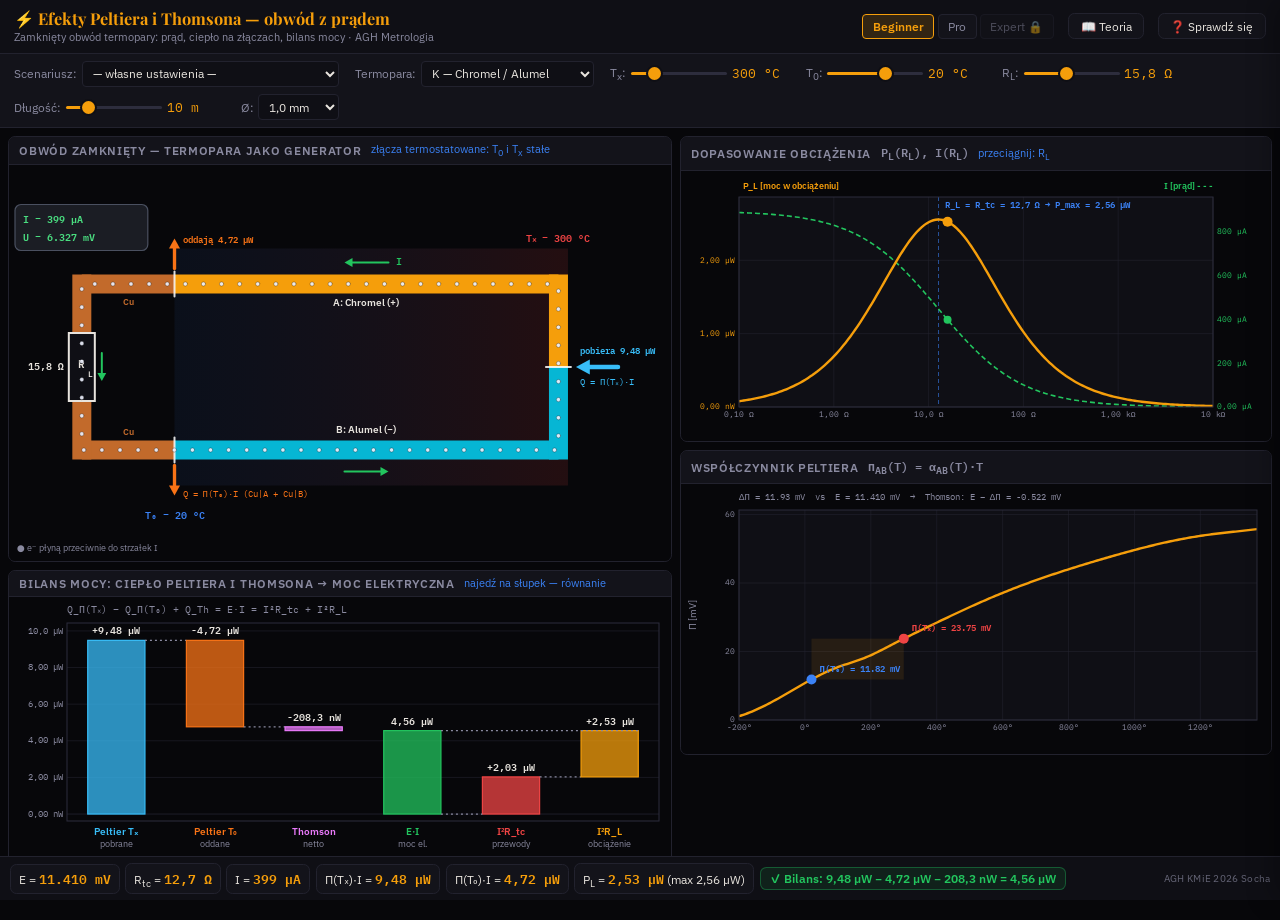
==== commit 8d200d86: "v1.8.0 (do akceptacji): przeciąganie punktu pracy, dymki z równaniami na bilansie Co-Authored-By: Cl" ====
--- a/PeltierThomson.html
+++ b/PeltierThomson.html
@@ -41,6 +41,11 @@
 .ci input[type=range]::-webkit-slider-thumb{-webkit-appearance:none;width:13px;height:13px;background:var(--amber);border-radius:50%;box-shadow:0 0 0 2px var(--surf);}
 .ci input[type=range]::-moz-range-thumb{width:13px;height:13px;background:var(--amber);border-radius:50%;border:2px solid var(--surf);}
 .vb{font-family:'IBM Plex Mono',monospace;font-size:.82rem;color:var(--amber);min-width:3.6rem;}
+.tip{position:fixed;z-index:300;pointer-events:none;display:none;max-width:330px;background:var(--card);border:1px solid var(--border2);border-radius:6px;
+  padding:.45rem .6rem;font-size:.74rem;line-height:1.45;box-shadow:0 6px 20px rgba(0,0,0,.35);color:var(--text);}
+.tip b{color:var(--amber);} .tip code{display:block;font-family:'IBM Plex Mono',monospace;font-size:.72rem;color:var(--cyan);margin:.2rem 0;white-space:normal;}
+.tip .tn{color:var(--muted);font-size:.7rem;}
+canvas.drag{cursor:ew-resize;touch-action:none;} canvas.drag2{cursor:move;touch-action:none;} canvas.hov{cursor:help;}
 .pnote{display:none;background:rgba(59,130,246,.08);border-bottom:1px solid var(--border);padding:.35rem .9rem;font-size:.76rem;line-height:1.45;}
 .pnote.on{display:block;}
 .pnote b{color:var(--amber);}
@@ -182,13 +187,13 @@
       <canvas id="cCirc"></canvas>
     </div>
     <div class="panel">
-      <div class="ptitle">Bilans mocy: ciepło Peltiera i Thomsona → moc elektryczna</div>
+      <div class="ptitle">Bilans mocy: ciepło Peltiera i Thomsona → moc elektryczna <span class="hint">najedź na słupek — równanie</span></div>
       <canvas id="cBal"></canvas>
     </div>
   </div>
   <div class="col">
     <div class="panel">
-      <div class="ptitle">Dopasowanie obciążenia <span class="f">P<sub>L</sub>(R<sub>L</sub>), I(R<sub>L</sub>)</span></div>
+      <div class="ptitle">Dopasowanie obciążenia <span class="f">P<sub>L</sub>(R<sub>L</sub>), I(R<sub>L</sub>)</span> <span class="hint">przeciągnij: R<sub>L</sub></span></div>
       <canvas id="cLoad"></canvas>
     </div>
     <div class="panel">
@@ -241,21 +246,21 @@
       <canvas id="cMod"></canvas>
     </div>
     <div class="panel">
-      <div class="ptitle">Bilans cieplny modułu</div>
+      <div class="ptitle">Bilans cieplny modułu <span class="hint">najedź na słupek — równanie</span></div>
       <canvas id="cProBal"></canvas>
     </div>
   </div>
   <div class="col">
     <div class="panel">
-      <div class="ptitle">Temperatura strony zimnej <span class="f">T<sub>c</sub>(I)</span></div>
+      <div class="ptitle">Temperatura strony zimnej <span class="f">T<sub>c</sub>(I)</span> <span class="hint">przeciągnij: prąd I</span></div>
       <canvas id="cTcI"></canvas>
     </div>
     <div class="panel">
-      <div class="ptitle">Wydajność chłodzenia <span class="f">Q<sub>c</sub>(I)</span> przy stałym ΔT</div>
+      <div class="ptitle">Wydajność chłodzenia <span class="f">Q<sub>c</sub>(I)</span> przy stałym ΔT <span class="hint">przeciągnij punkt: I i Q<sub>c</sub></span></div>
       <canvas id="cQI"></canvas>
     </div>
     <div class="panel">
-      <div class="ptitle">Współczynnik wydajności <span class="f">COP(I)</span></div>
+      <div class="ptitle">Współczynnik wydajności <span class="f">COP(I)</span> <span class="hint">przeciągnij: prąd I</span></div>
       <canvas id="cCOP"></canvas>
     </div>
   </div>
@@ -263,6 +268,7 @@
 </div>
 
 <div class="rbar" id="rbar"></div>
+<div class="tip" id="tip"></div>
 
 <div class="docs-overlay" id="docsOverlay">
   <div class="docs-hdr"><h2>📖 Peltier i Thomson — teoria</h2><button class="btn" onclick="toggleDocs()">✕ Zamknij</button></div>
@@ -408,7 +414,8 @@
   needDraw=true;
 }
 function slPct(el){const mn=+el.min,mx=+el.max,v=+el.value; el.style.setProperty('--pct',((v-mn)/(mx-mn)*100)+'%');}
-function fmtR(r){return r>=1000?(r/1000).toFixed(r>=1e4?0:2)+' kΩ':r>=10?r.toFixed(r>=100?0:1)+' Ω':r.toFixed(2)+' Ω';}
+function fmtR(r){return _fmtR(r).replace('.',',');}
+function _fmtR(r){return r>=1000?(r/1000).toFixed(r>=1e4?0:2)+' kΩ':r>=10?r.toFixed(r>=100?0:1)+' Ω':r.toFixed(2)+' Ω';}
 function syncUI(){
   g('slTx').value=S.Tx; g('vTx').textContent=S.Tx+' °C';
   g('slT0').value=S.T0; g('vT0').textContent=S.T0+' °C';
@@ -438,6 +445,8 @@
 }
 
 /* ── POMOCNICZE ── */
+let hovBar={cv:null,i:-1};
+const nf=(v,d)=>v.toFixed(d).replace('.',',');
 function rszC(c){const w=c.clientWidth,h=c.clientHeight; if(w<20||h<20) return [null,0,0];
   const dpr=window.devicePixelRatio||1, nw=Math.round(w*dpr), nh=Math.round(h*dpr);
   if(c.width!==nw||c.height!==nh){c.width=nw;c.height=nh;}
@@ -447,8 +456,10 @@
 function rgba(col,a){const [r,gg,b]=parseColor(col);return `rgba(${r},${gg},${b},${a})`;}
 function txt(ctx,s,x,y,col,font,align,base){ctx.fillStyle=col;ctx.font=font;ctx.textAlign=align||'left';ctx.textBaseline=base||'alphabetic';ctx.fillText(s,x,y);}
 function niceStep(range,n){const raw=range/n,p=Math.pow(10,Math.floor(Math.log10(raw))),f=raw/p;return (f<1.5?1:f<3?2:f<7?5:10)*p;}
-function fmtP(uw){const a=Math.abs(uw);return a>=1000?(uw/1000).toFixed(a>=1e4?1:2)+' mW':a>=1?uw.toFixed(a>=100?0:a>=10?1:2)+' µW':(uw*1000).toFixed(a*1000>=10?1:2)+' nW';}
-function fmtI(ma){const a=Math.abs(ma);return a>=1?ma.toFixed(a>=100?0:a>=10?1:3)+' mA':(ma*1000).toFixed(a*1000>=100?0:a*1000>=10?1:2)+' µA';}
+function fmtP(uw){return _fmtP(uw).replace('.',',');}
+function _fmtP(uw){const a=Math.abs(uw);return a>=1000?(uw/1000).toFixed(a>=1e4?1:2)+' mW':a>=1?uw.toFixed(a>=100?0:a>=10?1:2)+' µW':(uw*1000).toFixed(a*1000>=10?1:2)+' nW';}
+function fmtI(ma){return _fmtI(ma).replace('.',',');}
+function _fmtI(ma){const a=Math.abs(ma);return a>=1?ma.toFixed(a>=100?0:a>=10?1:3)+' mA':(ma*1000).toFixed(a*1000>=100?0:a*1000>=10?1:2)+' µA';}
 function arrowLine(ctx,x1,y1,x2,y2,col,lw){
   const ang=Math.atan2(y2-y1,x2-x1), hl=Math.max(8,lw*3);
   ctx.strokeStyle=col; ctx.fillStyle=col; ctx.lineWidth=lw; ctx.lineCap='round';
@@ -559,12 +570,12 @@
   ctx.fillStyle=tv('--bg'); ctx.fillRect(0,0,W,H);
   const pL=58,pR=W-12,pT=26,pB=46, cw=pR-pL, ch=H-pT-pB;
   const items=[
-    {k:'Peltier Tₓ',sub:'pobrane',v:M.Qh,c:tv('--heatIn')},
-    {k:'Peltier T₀',sub:'oddane',v:-M.Qc,c:tv('--heatOut')},
-    {k:'Thomson',sub:'netto',v:M.Qth,c:tv('--thom')},
-    {k:'E·I',sub:'moc el.',total:M.Pel,c:tv('--green')},
-    {k:'I²R_tc',sub:'przewody',v:M.Ptc,split:true,c:tv('--red')},
-    {k:'I²R_L',sub:'obciążenie',v:M.Pl,split:true,c:tv('--amber')},
+    {k:'Peltier Tₓ',sub:'pobrane',v:M.Qh,c:tv('--heatIn'),tip:`<b>Ciepło Peltiera pobrane w spoinie pomiarowej</b><code>Q = Π(Tₓ)·I = α(Tₓ)·Tₓ·I</code>= ${nf(alpha(S.type,S.Tx),2)} µV/K × ${nf(S.Tx+273.15,2)} K × ${fmtI(M.I)} = <b>${fmtP(M.Qh)}</b><div class="tn">Spoina chłodzi się — T w kelwinach (relacja Kelvina).</div>`},
+    {k:'Peltier T₀',sub:'oddane',v:-M.Qc,c:tv('--heatOut'),tip:`<b>Ciepło Peltiera oddane w złączach zimnych Cu|A i Cu|B</b><code>Q = Π(T₀)·I = α(T₀)·T₀·I</code>= ${nf(alpha(S.type,S.T0),2)} µV/K × ${nf(S.T0+273.15,2)} K × ${fmtI(M.I)} = <b>${fmtP(M.Qc)}</b><div class="tn">Materiał przewodów Cu nie ma znaczenia (prawo metalu pośredniego).</div>`},
+    {k:'Thomson',sub:'netto',v:M.Qth,c:tv('--thom'),tip:`<b>Ciepło Thomsona netto w przewodach A i B</b><code>Q_Th = E·I − [Π(Tₓ) − Π(T₀)]·I = I·(E − ΔΠ)</code>= ${fmtI(M.I)} × (${nf(M.E,3)} − ${nf(M.PiX-M.Pi0,3)}) mV = <b>${fmtP(M.Qth)}</b><div class="tn">${M.Qth<0?'Ujemne: przewody oddają ciepło.':'Dodatnie: przewody pobierają ciepło.'} Wynika z dα/dT ≠ 0 (μ_A − μ_B = T·dα/dT).</div>`},
+    {k:'E·I',sub:'moc el.',total:M.Pel,c:tv('--green'),tip:`<b>Moc elektryczna wytwarzana przez termoparę</b><code>P = E·I,  I = E/(R_tc + R_L)</code>= ${nf(M.E,3)} mV × ${fmtI(M.I)} = <b>${fmtP(M.Pel)}</b><div class="tn">Suma trzech słupków po lewej — zasada zachowania energii.</div>`},
+    {k:'I²R_tc',sub:'przewody',v:M.Ptc,split:true,c:tv('--red'),tip:`<b>Ciepło Joule’a w przewodach termopary</b><code>P = I²·R_tc,  R_tc = L·(ρ_A+ρ_B)/A</code>= (${fmtI(M.I)})² × ${fmtR(M.Rtc)} = <b>${fmtP(M.Ptc)}</b><div class="tn">Strata wewnątrz źródła — zawsze dodatnia, nie zależy od kierunku prądu.</div>`},
+    {k:'I²R_L',sub:'obciążenie',v:M.Pl,split:true,c:tv('--amber'),tip:`<b>Moc oddana do obciążenia</b><code>P_L = I²·R_L = U·I</code>= (${fmtI(M.I)})² × ${fmtR(M.Rl)} = <b>${fmtP(M.Pl)}</b><div class="tn">Największa przy R_L = R_tc: ${fmtP(M.Pmax)}.</div>`},
   ];
   // wartości skumulowane
   let run=0; const bars=[];
@@ -581,8 +592,10 @@
   for(let v=Math.ceil(lo/st)*st;v<=hi;v+=st){ctx.strokeStyle=Math.abs(v)<1e-12?tv('--border2'):tv('--border');ctx.beginPath();ctx.moveTo(pL,vy(v));ctx.lineTo(pR,vy(v));ctx.stroke();
     txt(ctx,fmtP(v).replace(' ',' '),pL-4,vy(v),muted,`${fs-2}px ${MONO}`,'right','middle');}
   const n=bars.length, bw=cw/n*0.58;
+  cBal._hit=bars.map((b,i)=>({x0:pL+i*cw/n,x1:pL+(i+1)*cw/n,y0:pT,y1:H,tip:b.tip,c:b.c}));
   bars.forEach((b,i)=>{
     const xc=pL+(i+.5)*cw/n, ya=vy(b.y0), yb=vy(b.y1);
+    if(hovBar.cv===cBal&&hovBar.i===i){ctx.fillStyle=rgba(b.c,0.10); ctx.fillRect(pL+i*cw/n,pT,cw/n,ch);}
     ctx.fillStyle=rgba(b.c,0.75); ctx.fillRect(xc-bw/2,Math.min(ya,yb),bw,Math.max(1,Math.abs(yb-ya)));
     ctx.strokeStyle=b.c; ctx.lineWidth=1.2; ctx.strokeRect(xc-bw/2,Math.min(ya,yb),bw,Math.max(1,Math.abs(yb-ya)));
     if(i<n-1&&!bars[i+1].total&&!(b.total&&bars[i+1].split)){ /* łącznik do następnego słupka */
@@ -609,6 +622,7 @@
   const pL=58,pR=W-58,pT=26,pB=34, cw=pR-pL, ch=H-pT-pB;
   ctx.fillStyle=tv('--surf'); ctx.fillRect(pL,pT,cw,ch);
   const lx=r=>pL+(Math.log10(r)+1)/5*cw;                    // 0,1 Ω … 10 kΩ
+  cLoad._map={pL,pR,pT,pB:pT+ch,x2v:x=>clamp(0,100,(x-pL)/cw*100)};
   const P=r=>M.E*M.E*r/Math.pow(M.Rtc+r,2), Ir=r=>M.E/(M.Rtc+r);
   const Pm=Math.max(M.Pmax,1e-9)*1.12, Im=Math.max(Math.abs(Ir(0.1)),1e-9)*1.08;
   const py=v=>pT+ch-v/Pm*ch, iy=v=>pT+ch-Math.abs(v)/Im*ch;
@@ -795,12 +809,14 @@
   const Qpel=P.N*c.al*I*Tc, Qj=0.5*P.N*I*I*c.R, Qk=P.N*c.K*dT;
   const V=P.N*(c.al*dT+I*c.R), Pel=V*I, Qh=QL+Pel;
   const Ib=iBest(c,QL), TcB=tcOf(c,Ib,QL);
-  return {c,I,QL,Tc,dT,Qpel,Qj,Qk,V,Pel,Qh,COP:(Pel>1e-9&&QL>0)?QL/Pel:NaN,Ib,TcB,TcC:Tc-273.15,TcBC:TcB-273.15};
+  return {c,I,QL,Tc,dT,Qpel,Qj,Qk,V,Pel,Qh,COP:(Pel>1e-9&&QL>0&&dT>0)?QL/Pel:NaN,Ib,TcB,TcC:Tc-273.15,TcBC:TcB-273.15};
 }
 
 /* ── interfejs Pro ── */
-const fmtW=w=>{const a=Math.abs(w);if(a<1e-9)return '0 W';return a>=100?w.toFixed(0)+' W':a>=10?w.toFixed(1)+' W':a>=1?w.toFixed(2)+' W':a>=1e-3?(w*1000).toFixed(a>=0.1?0:1)+' mW':(w*1e6).toFixed(1)+' µW';};
-const fmtA=i=>{const a=Math.abs(i);return a>=10?i.toFixed(1)+' A':a>=0.1?i.toFixed(2)+' A':(i*1000).toFixed(0)+' mA';};
+const fmtW=w=>_fmtW(w).replace('.',',');
+const _fmtW=w=>{const a=Math.abs(w);if(a<1e-9)return '0 W';return a>=100?w.toFixed(0)+' W':a>=10?w.toFixed(1)+' W':a>=1?w.toFixed(2)+' W':a>=1e-3?(w*1000).toFixed(a>=0.1?0:1)+' mW':(w*1e6).toFixed(1)+' µW';};
+const fmtA=i=>_fmtA(i).replace('.',',');
+const _fmtA=i=>{const a=Math.abs(i);return a>=10?i.toFixed(1)+' A':a>=0.1?i.toFixed(2)+' A':(i*1000).toFixed(0)+' mA';};
 const fmtC=T=>(Math.round(T*10)/10).toFixed(1).replace('.',',')+' °C';
 function setPro(k,v){P[k]=v; clearProPreset(); syncPro(); needDraw=true;}
 function syncPro(){
@@ -939,7 +955,9 @@
   const vy=v=>pT+ch-(v-lo)/(hi-lo)*ch, st=niceStep(hi-lo,4); ctx.lineWidth=.6;
   for(let v=Math.ceil(lo/st)*st;v<=hi;v+=st){ctx.strokeStyle=Math.abs(v)<st*1e-6?tv('--border2'):tv('--border');ctx.beginPath();ctx.moveTo(pL,vy(v));ctx.lineTo(pR,vy(v));ctx.stroke();txt(ctx,fmt(v),pL-4,vy(v),muted,`${fs-2}px ${MONO}`,'right','middle');}
   const n=bs.length,bw=cw/n*0.58;
-  bs.forEach((b,i)=>{const xc=pL+(i+.5)*cw/n,ya=vy(b.y0),yb=vy(b.y1),top=Math.min(ya,yb),h=Math.max(1,Math.abs(yb-ya));
+  cv._hit=bs.map((b,i)=>({x0:pL+i*cw/n,x1:pL+(i+1)*cw/n,y0:pT,y1:H,tip:b.tip,c:b.c}));
+  bs.forEach((b,i)=>{ if(hovBar.cv===cv&&hovBar.i===i){ctx.fillStyle=rgba(b.c,0.10); ctx.fillRect(pL+i*cw/n,pT,cw/n,ch);}
+    const xc=pL+(i+.5)*cw/n,ya=vy(b.y0),yb=vy(b.y1),top=Math.min(ya,yb),h=Math.max(1,Math.abs(yb-ya));
     ctx.fillStyle=rgba(b.c,0.75); ctx.fillRect(xc-bw/2,top,bw,h); ctx.strokeStyle=b.c; ctx.lineWidth=1.2; ctx.strokeRect(xc-bw/2,top,bw,h);
     if(i<n-1){ctx.strokeStyle=muted;ctx.setLineDash([2,3]);ctx.beginPath();ctx.moveTo(xc+bw/2,yb);ctx.lineTo(xc+cw/n-bw/2,yb);ctx.stroke();ctx.setLineDash([]);}
     const val=b.total!==undefined?b.total:b.v;
@@ -950,14 +968,14 @@
 }
 const cProBal=g('cProBal');
 function drawProBal(){
-  const M=proModel();
+  const M=proModel(), c=M.c, Rm=nf(c.R*1000,2)+' mΩ', Km=nf(c.K*1000,3)+' mW/K', al=nf(c.al*1e6,1)+' µV/K';
   return drawWF(cProBal,[
-    {k:'Peltier',sub:'N·α·I·T_c',v:M.Qpel,c:tv('--heatIn')},
-    {k:'½ Joule',sub:'½·N·I²R',v:-M.Qj,c:tv('--red')},
-    {k:'Przewodz.',sub:'N·K·ΔT',v:-M.Qk,c:tv('--thom')},
-    {k:'Q_c',sub:'z obiektu',total:M.QL,c:tv('--cyan')},
-    {k:'P_el',sub:'U·I',v:M.Pel,c:tv('--green')},
-    {k:'Q_h',sub:'do radiatora',total:M.Qh,c:tv('--heatOut')},
+    {k:'Peltier',sub:'N·α·I·T_c',v:M.Qpel,c:tv('--heatIn'),tip:`<b>Ciepło pompowane przez efekt Peltiera</b> ze strony zimnej<code>Q_Π = N·α·I·T_c</code>= ${P.N} × ${al} × ${fmtA(M.I)} × ${nf(M.Tc,1)} K = <b>${fmtW(M.Qpel)}</b><div class="tn">α = α_p − α_n na parę; rośnie liniowo z prądem.</div>`},
+    {k:'½ Joule',sub:'½·N·I²R',v:-M.Qj,c:tv('--red'),tip:`<b>Połowa ciepła Joule’a z nóg</b> wraca na stronę zimną<code>Q_J/2 = ½·N·I²·R,  R = (ρ_p+ρ_n)·L/A</code>= ½ × ${P.N} × (${fmtA(M.I)})² × ${Rm} = <b>${fmtW(M.Qj)}</b><div class="tn">Rośnie z I² — dlatego istnieje prąd optymalny.</div>`},
+    {k:'Przewodz.',sub:'N·K·ΔT',v:-M.Qk,c:tv('--thom'),tip:`<b>Ciepło przewodzone z powrotem</b> od strony gorącej<code>Q_K = N·K·ΔT,  K = (κ_p+κ_n)·A/L</code>= ${P.N} × ${Km} × ${nf(M.dT,1)} K = <b>${fmtW(M.Qk)}</b><div class="tn">Im większa różnica temperatur, tym więcej ciepła ucieka.</div>`},
+    {k:'Q_c',sub:'z obiektu',total:M.QL,c:tv('--cyan'),tip:`<b>Ciepło odbierane z obiektu</b><code>Q_c = Q_Π − Q_J/2 − Q_K</code>= ${fmtW(M.Qpel)} − ${fmtW(M.Qj)} − ${fmtW(M.Qk)} = <b>${fmtW(M.QL)}</b><div class="tn">Zadane suwakiem; z tego bilansu wynika T_c = ${fmtC(M.TcC)}.</div>`},
+    {k:'P_el',sub:'U·I',v:M.Pel,c:tv('--green'),tip:`<b>Moc pobierana z zasilacza</b><code>P_el = U·I,  U = N·(α·ΔT + I·R)</code>= ${M.V.toFixed(2).replace('.',',')} V × ${fmtA(M.I)} = <b>${fmtW(M.Pel)}</b><div class="tn">αΔT — napięcie Seebecka modułu, IR — spadek omowy.</div>`},
+    {k:'Q_h',sub:'do radiatora',total:M.Qh,c:tv('--heatOut'),tip:`<b>Ciepło oddawane do radiatora</b><code>Q_h = Q_c + P_el = N·(α·I·T_h + ½·I²·R − K·ΔT)</code>= ${fmtW(M.QL)} + ${fmtW(M.Pel)} = <b>${fmtW(M.Qh)}</b><div class="tn">Radiator musi odprowadzić więcej niż samo Q_c.</div>`},
   ],'Q_c = N(αIT_c − ½I²R − KΔT),   Q_h = Q_c + U·I',fmtW);
 }
 
@@ -972,6 +990,7 @@
   const M=proModel(), c=M.c, fs=clamp(10,12,Math.round(W*0.016)), pL=56,pR=W-14,pT=26,pB=32,cw=pR-pL,ch=H-pT-pB;
   axesBox(ctx,W,H,pL,pR,pT,pB);
   const xmin=-0.25*c.Imax, xmax=1.6*c.Imax, xs=I=>pL+(I-xmin)/(xmax-xmin)*cw;
+  cTcI._map={pL,pR,pT,pB:pT+ch,x2v:x=>xmin+(x-pL)/cw*(xmax-xmin)};
   const f1=I=>tcOf(c,I,M.QL)-273.15, f0=I=>tcOf(c,I,0)-273.15;
   let ymin=Math.min(c.TcMin-273.15,M.TcBC)-4, ymax=Math.max(P.Th+15,Math.min(P.Th+60,Math.max(f1(xmin),f1(xmax),M.TcC)+4));
   const ys=T=>pT+ch-(T-ymin)/(ymax-ymin)*ch;
@@ -998,6 +1017,7 @@
   const M=proModel(), c=M.c, fs=clamp(10,12,Math.round(W*0.016)), pL=56,pR=W-14,pT=26,pB=32,cw=pR-pL,ch=H-pT-pB;
   axesBox(ctx,W,H,pL,pR,pT,pB);
   const xmax=1.6*c.Imax, xs=I=>pL+I/xmax*cw, ymin=-0.15*c.Qmax, ymax=1.1*c.Qmax, ys=v=>pT+ch-(v-ymin)/(ymax-ymin)*ch;
+  cQI._map={pL,pR,pT,pB:pT+ch,x2v:x=>(x-pL)/cw*xmax,y2v:y=>ymin+(pT+ch-y)/ch*(ymax-ymin)};
   gridX(ctx,xs,0,xmax,pT,ch,fs,fA); gridY(ctx,ys,ymin,ymax,pL,pR,fs,fmtW);
   const Qc=(I,dT)=>P.N*(c.al*I*(c.ThK-dT)-0.5*I*I*c.R-c.K*dT);
   ctx.save(); ctx.beginPath(); ctx.rect(pL,pT,cw,ch); ctx.clip();
@@ -1017,6 +1037,7 @@
   const M=proModel(), c=M.c, fs=clamp(10,12,Math.round(W*0.016)), pL=56,pR=W-14,pT=26,pB=32,cw=pR-pL,ch=H-pT-pB;
   axesBox(ctx,W,H,pL,pR,pT,pB);
   const xmax=1.6*c.Imax, xs=I=>pL+I/xmax*cw;
+  cCOP._map={pL,pR,pT,pB:pT+ch,x2v:x=>(x-pL)/cw*xmax};
   const cop=(I,dT)=>{const Pin=P.N*(c.al*dT*I+I*I*c.R), q=P.N*(c.al*I*(c.ThK-dT)-0.5*I*I*c.R-c.K*dT); return Pin>0&&q>0?q/Pin:NaN;};
   const ymax=Math.max(1,Math.min(4,isFinite(M.COP)?M.COP*1.6:2)), ys=v=>pT+ch-v/ymax*ch;
   gridX(ctx,xs,0,xmax,pT,ch,fs,fA); gridY(ctx,ys,0,ymax,pL,pR,fs,v=>(+v.toFixed(2)).toString().replace('.',','));
@@ -1118,6 +1139,34 @@
   if(!full) return drawModule(t);
   return [drawModule(t),drawProBal(),drawTcI(),drawQI(),drawCOP()].every(Boolean);
 }
+
+/* ── interakcja: przeciąganie punktu pracy, dymki na słupkach bilansu ── */
+function attachDrag(cv,cls,apply){
+  cv.classList.add(cls); let down=false;
+  const at=e=>{const r=cv.getBoundingClientRect(), m=cv._map; if(!m) return; const x=clamp(m.pL,m.pR,e.clientX-r.left), y=clamp(m.pT,m.pB,e.clientY-r.top); apply(m,x,y);};
+  cv.addEventListener('pointerdown',e=>{const r=cv.getBoundingClientRect(),m=cv._map; if(!m) return; const x=e.clientX-r.left,y=e.clientY-r.top;
+    if(x<m.pL-6||x>m.pR+6||y<m.pT-6||y>m.pB+6) return; down=true; cv.setPointerCapture(e.pointerId); at(e); e.preventDefault();});
+  cv.addEventListener('pointermove',e=>{if(down) at(e);});
+  const up=e=>{down=false; try{cv.releasePointerCapture(e.pointerId);}catch(_){}};
+  cv.addEventListener('pointerup',up); cv.addEventListener('pointercancel',up);
+}
+attachDrag(cLoad,'drag',(m,x)=>setState('rlPos',m.x2v(x)));
+attachDrag(cTcI,'drag',(m,x)=>setPro('I',m.x2v(x)));
+attachDrag(cCOP,'drag',(m,x)=>setPro('I',m.x2v(x)));
+attachDrag(cQI,'drag2',(m,x,y)=>{P.I=m.x2v(x); P.QL=Math.max(0,m.y2v(y)); clearProPreset(); syncPro(); needDraw=true;});
+function attachTips(cv){
+  cv.classList.add('hov'); const tip=g('tip');
+  const show=e=>{const r=cv.getBoundingClientRect(), x=e.clientX-r.left, y=e.clientY-r.top, hs=cv._hit||[];
+    const i=hs.findIndex(h=>x>=h.x0&&x<h.x1&&y>=h.y0&&y<=h.y1);
+    if(i<0||!hs[i].tip){hide(); return;}
+    if(hovBar.cv!==cv||hovBar.i!==i){hovBar={cv,i}; tip.innerHTML=hs[i].tip; tip.style.borderColor=hs[i].c; needDraw=true;}
+    tip.style.display='block'; const tw=tip.offsetWidth, th=tip.offsetHeight;
+    let tx=e.clientX+14, ty=e.clientY+14; if(tx+tw>innerWidth-6) tx=e.clientX-tw-14; if(ty+th>innerHeight-6) ty=e.clientY-th-14;
+    tip.style.left=Math.max(6,tx)+'px'; tip.style.top=Math.max(6,ty)+'px';};
+  const hide=()=>{tip.style.display='none'; if(hovBar.cv===cv){hovBar={cv:null,i:-1}; needDraw=true;}};
+  cv.addEventListener('pointermove',show); cv.addEventListener('pointerdown',show); cv.addEventListener('pointerleave',hide);
+}
+attachTips(cBal); attachTips(cProBal);
 syncPro();
 if(typeof ResizeObserver!=='undefined'){const ro2=new ResizeObserver(()=>{needDraw=true;}); [cMod,cProBal,cTcI,cQI,cCOP].forEach(cv=>ro2.observe(cv));}
 </script>
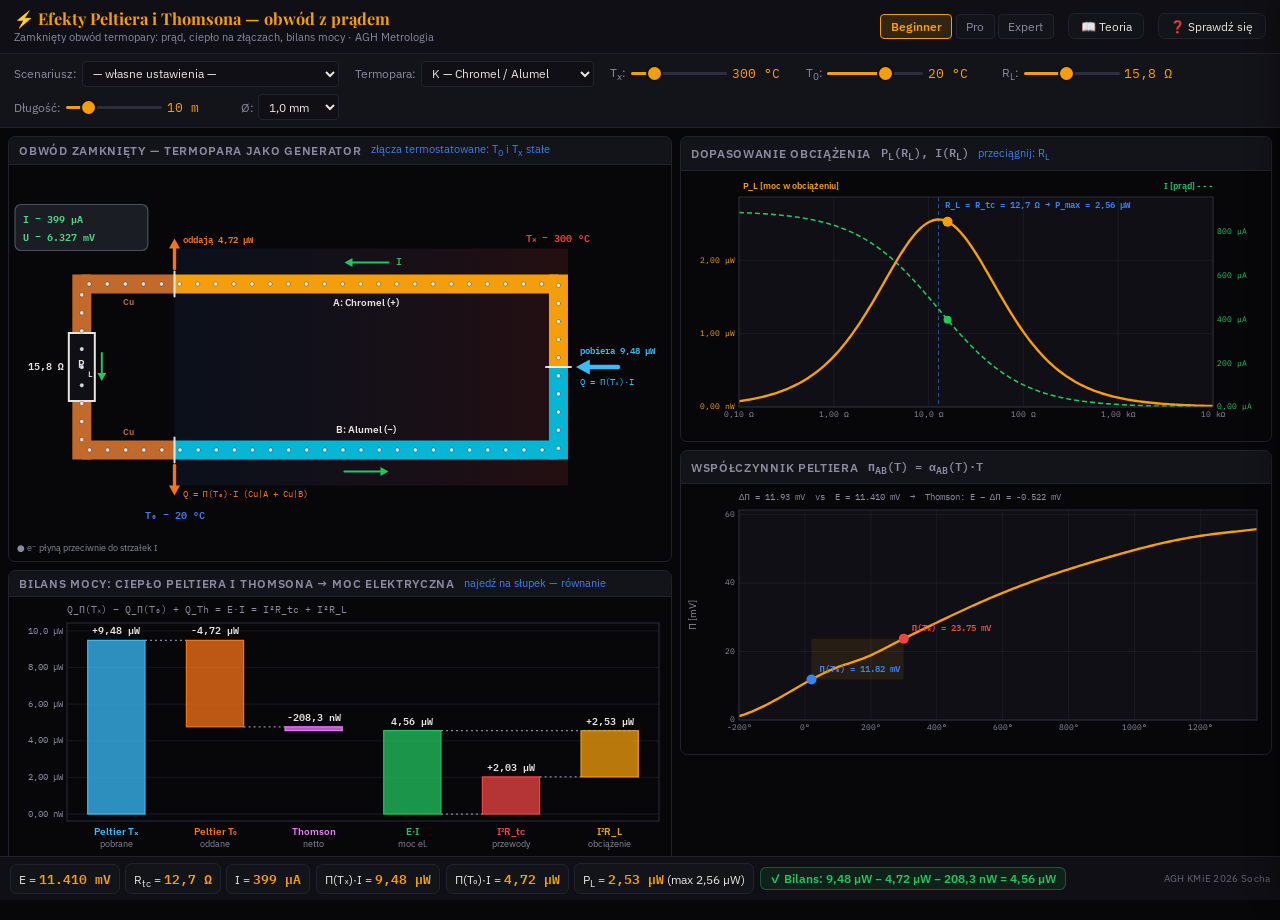
==== commit 4f01637d: "v1.9.0 (do akceptacji): Peltier i Thomson — poziom Expert, przewód Thomsona Co-Authored-By: Claude O" ====
--- a/PeltierThomson.html
+++ b/PeltierThomson.html
@@ -64,6 +64,8 @@
 #cMod{height:clamp(300px,46vh,480px);}
 #cProBal{height:clamp(220px,30vh,320px);}
 #cTcI,#cQI,#cCOP{height:clamp(200px,25vh,270px);}
+#cCab{height:clamp(270px,36vh,360px);}
+#cXT,#cXD,#cXQ,#cMu{height:clamp(200px,27vh,290px);}
 .rbar{display:flex;flex-wrap:wrap;gap:.35rem;padding:.4rem .6rem;align-items:center;background:var(--surf);border-top:1px solid var(--border);position:sticky;bottom:0;z-index:50;}
 .rc{background:var(--card);border:1px solid var(--border);border-radius:.4rem;padding:.2rem .5rem;font-size:.72rem;}
 .rv{font-family:'IBM Plex Mono',monospace;font-weight:600;font-size:.8rem;color:var(--amber);}
@@ -129,7 +131,7 @@
   <div class="lvl" id="lvlBtns" title="Poziom szczegółowości">
     <button class="active" data-l="beginner" onclick="setLevel('beginner')">Beginner</button>
     <button data-l="pro" onclick="setLevel('pro')" title="Moduł Peltiera (TEC): chłodzenie i grzanie">Pro</button>
-    <button data-l="expert" disabled title="Pełny model z efektem Thomsona — kolejny etap">Expert 🔒</button>
+    <button data-l="expert" onclick="setLevel('expert')" title="Przewód Thomsona: model przewodzenia ciepła">Expert</button>
   </div>
   <button class="btn" onclick="toggleDocs()">📖 Teoria</button>
   <button class="btn" onclick="Quiz.open()">❓ Sprawdź się</button>
@@ -267,6 +269,66 @@
 </div>
 </div>
 
+
+<div id="expUI" hidden>
+<div class="cbar">
+  <div class="ci"><label for="selExpPre">Scenariusz:</label>
+    <select id="selExpPre" onchange="applyExpPreset(this.value)">
+      <option value="">— własne ustawienia —</option>
+      <option value="thomson">🔬 Metoda Thomsona (K, 400 °C)</option>
+      <option value="k1000">🔄 K do 1000 °C — μ zmienia znak</option>
+      <option value="typeT">🌀 Typ T — duży współczynnik Thomsona</option>
+      <option value="typeS">🏭 Typ S — platyna do 1200 °C</option>
+      <option value="gen">⚡ Prąd własny termopary (zwarcie)</option>
+      <option value="zero">⭕ Bez prądu</option>
+    </select></div>
+  <div class="ci"><label for="selXType">Termopara:</label>
+    <select id="selXType" onchange="setExp('type',this.value)">
+      <option value="K">K</option><option value="J">J</option><option value="T">T</option><option value="E">E</option><option value="N">N</option><option value="S">S</option>
+    </select></div>
+  <div class="ci"><label for="slXT0">T<sub>0</sub>:</label>
+    <input type="range" id="slXT0" min="-30" max="50" step="1" oninput="setExp('T0',+this.value)"><span class="vb" id="vXT0"></span></div>
+  <div class="ci"><label for="slXTx">T<sub>x</sub>:</label>
+    <input type="range" id="slXTx" min="30" max="1372" step="1" oninput="setExp('Tx',+this.value)"><span class="vb" id="vXTx"></span></div>
+  <div class="ci"><label for="slXL">Długość:</label>
+    <input type="range" id="slXL" min="5" max="100" step="1" oninput="setExp('L',this.value/100)"><span class="vb" id="vXL"></span></div>
+  <div class="ci"><label for="selXD">Ø przewodów:</label>
+    <select id="selXD" onchange="setExp('d',+this.value)">
+      <option value="0.25">0,25 mm</option><option value="0.5">0,5 mm</option><option value="1">1,0 mm</option>
+    </select></div>
+  <div class="ci"><label for="slXI">Prąd I:</label>
+    <input type="range" id="slXI" oninput="setExp('I',+this.value)"><span class="vb" id="vXI"></span>
+    <button class="btn" onclick="flipI()" title="Odwróć kierunek prądu">⇄</button></div>
+</div>
+<div class="pnote" id="pNoteX"></div>
+<div class="main">
+  <div class="col">
+    <div class="panel">
+      <div class="ptitle">Termopara płaszczowa między kąpielą a piecem
+        <span class="hint">prąd z zewnętrznego źródła; oba przewody w jednym płaszczu</span></div>
+      <canvas id="cCab"></canvas>
+    </div>
+    <div class="panel">
+      <div class="ptitle">Rozkład temperatury <span class="f">T(x)</span> dla +I i −I</div>
+      <canvas id="cXT"></canvas>
+    </div>
+  </div>
+  <div class="col">
+    <div class="panel">
+      <div class="ptitle">Rozdzielenie efektów: Joule (parzysty w I) i Thomson (nieparzysty)</div>
+      <canvas id="cXD"></canvas>
+    </div>
+    <div class="panel">
+      <div class="ptitle">Ciepło na jednostkę długości <span class="f">q(x)</span></div>
+      <canvas id="cXQ"></canvas>
+    </div>
+    <div class="panel">
+      <div class="ptitle">Współczynnik Thomsona pary <span class="f">μ<sub>AB</sub>(T)</span> <span class="hint">przeciągnij krawędź pasa: T<sub>0</sub> lub T<sub>x</sub></span></div>
+      <canvas id="cMu"></canvas>
+    </div>
+  </div>
+</div>
+</div>
 <div class="rbar" id="rbar"></div>
 <div class="tip" id="tip"></div>
 
@@ -404,12 +466,13 @@
   syncUI(); needDraw=true;
 }
 const LEVEL_TXT={beginner:['⚡ Efekty Peltiera i Thomsona — obwód z prądem','Zamknięty obwód termopary: prąd, ciepło na złączach, bilans mocy · AGH Metrologia'],
-  pro:['❄️ Moduł Peltiera — chłodzenie i grzanie','Półprzewodnikowe pary p–n: pompowanie ciepła, optymalny prąd, ZT, COP · AGH Metrologia']};
+  pro:['❄️ Moduł Peltiera — chłodzenie i grzanie','Półprzewodnikowe pary p–n: pompowanie ciepła, optymalny prąd, ZT, COP · AGH Metrologia'],
+  expert:['🌡️ Przewód Thomsona — przewodzenie ciepła z prądem','Ciepło Thomsona wzdłuż przewodu, metoda odwracania prądu, μ_AB(T) z NIST · AGH Metrologia']};
 function setLevel(l){
   S.level=l; document.querySelectorAll('#lvlBtns button').forEach(b=>b.classList.toggle('active',b.dataset.l===l));
-  g('begUI').hidden=l!=='beginner'; g('proUI').hidden=l!=='pro';
+  g('begUI').hidden=l!=='beginner'; g('proUI').hidden=l!=='pro'; g('expUI').hidden=l!=='expert';
   g('hTitle').textContent=LEVEL_TXT[l][0]; g('hSub').textContent=LEVEL_TXT[l][1];
-  if(typeof QUIZ_PRO!=='undefined'){QUIZ_Q=l==='pro'?QUIZ_PRO:QUIZ_BEG; Quiz.restart();}
+  if(typeof QUIZ_PRO!=='undefined'){QUIZ_Q=l==='pro'?QUIZ_PRO:l==='expert'?QUIZ_EXP:QUIZ_BEG; Quiz.restart();}
   if(docsOpen) updateExpl();
   needDraw=true;
 }
@@ -683,6 +746,7 @@
 /* ── PASEK WYNIKÓW ── */
 function updateRbar(){
   if(S.level==='pro') return updateRbarPro();
+  if(S.level==='expert') return updateRbarExp();
   const M=model(), eta=M.Pl/Math.max(1e-12,Math.abs(M.Qh));
   g('rbar').innerHTML=`
     <div class="rc">E = <span class="rv">${M.E.toFixed(3)} mV</span></div>
@@ -698,6 +762,7 @@
 /* ── TEORIA ── */
 function updateExpl(){
   if(S.level==='pro') return updateExplPro();
+  if(S.level==='expert') return updateExplExp();
   const M=model(), L=M.L;
   g('explDiv').innerHTML=`
   <h3>1. Od obwodu otwartego do zamkniętego</h3>
@@ -753,12 +818,12 @@
 function frame(now){
   if(active&&!document.hidden){
     const t=(now-T_START)/1000;
-    const pro=S.level==='pro';
+    const lv=S.level;
     if(needDraw){ needDraw=false;
-      const ok=pro?drawPro(t,true):[drawCircuit(t),drawBal(),drawLoad(),drawPi()].every(Boolean);
+      const ok=lv==='pro'?drawPro(t,true):lv==='expert'?drawExp(t,true):[drawCircuit(t),drawBal(),drawLoad(),drawPi()].every(Boolean);
       if(!ok) needDraw=true;
       updateRbar(); if(docsOpen) updateExpl();
-    } else if(pro) drawPro(t,false); else drawCircuit(t);
+    } else if(lv==='pro') drawPro(t,false); else if(lv==='expert') drawExp(t,false); else drawCircuit(t);
   }
   requestAnimationFrame(frame);
 }
@@ -1141,13 +1206,13 @@
 }
 
 /* ── interakcja: przeciąganie punktu pracy, dymki na słupkach bilansu ── */
-function attachDrag(cv,cls,apply){
+function attachDrag(cv,cls,apply,onUp){
   cv.classList.add(cls); let down=false;
   const at=e=>{const r=cv.getBoundingClientRect(), m=cv._map; if(!m) return; const x=clamp(m.pL,m.pR,e.clientX-r.left), y=clamp(m.pT,m.pB,e.clientY-r.top); apply(m,x,y);};
   cv.addEventListener('pointerdown',e=>{const r=cv.getBoundingClientRect(),m=cv._map; if(!m) return; const x=e.clientX-r.left,y=e.clientY-r.top;
     if(x<m.pL-6||x>m.pR+6||y<m.pT-6||y>m.pB+6) return; down=true; cv.setPointerCapture(e.pointerId); at(e); e.preventDefault();});
   cv.addEventListener('pointermove',e=>{if(down) at(e);});
-  const up=e=>{down=false; try{cv.releasePointerCapture(e.pointerId);}catch(_){}};
+  const up=e=>{down=false; try{cv.releasePointerCapture(e.pointerId);}catch(_){} if(onUp) onUp();};
   cv.addEventListener('pointerup',up); cv.addEventListener('pointercancel',up);
 }
 attachDrag(cLoad,'drag',(m,x)=>setState('rlPos',m.x2v(x)));
@@ -1169,6 +1234,338 @@
 attachTips(cBal); attachTips(cProBal);
 syncPro();
 if(typeof ResizeObserver!=='undefined'){const ro2=new ResizeObserver(()=>{needDraw=true;}); [cMod,cProBal,cTcI,cQI,cCOP].forEach(cv=>ro2.observe(cv));}
+</script>
+<script>
+'use strict';
+/* ═══════════ POZIOM EXPERT — przewód Thomsona ════════════════════
+   Termopara płaszczowa: oba przewody (A, B) mają wspólny rozkład T(x) (dobre sprzężenie
+   cieplne przez izolację MgO), powierzchnia boczna adiabatyczna, końce termostatowane:
+   x = 0 — złącza zimne (kąpiel, T₀), x = L — spoina pomiarowa (piec, Tₓ).
+   Prąd I > 0 płynie jak w generatorze: w przewodzie A od spoiny do złącza zimnego.
+   Równanie ustalone (na jednostkę długości):
+     G·T'' + I²·R' + μ_AB(T)·I·T' = 0,
+     G = (κ_A+κ_B)·A, R' = (ρ_A+ρ_B)/A, μ_AB = μ_A − μ_B = T·dα_AB/dT  (II relacja Kelvina)
+   μ_AB z pochodnej α(T) z funkcji NIST [1]; κ: [13], [7]/[8], [16], [17], [18].        */
+const KAPPA={ // [W/(m·K)] przewód A (+), przewód B (−)
+  K:{A:19.2,B:29.7,src:'Kanthal Thermothal P / N (100 °C)'},
+  J:{A:80.2,B:23,  src:'Fe: Ho i in. 1972 (300 K); konstantan: Isabellenhütte ISOTAN (20 °C)'},
+  T:{A:401, B:23,  src:'Cu: Ho i in. 1972 (300 K); konstantan: ISOTAN (20 °C)'},
+  E:{A:19.2,B:23,  src:'Chromel: Kanthal Thermothal P; konstantan: ISOTAN'},
+  N:{A:13,  B:27,  src:'Kanthal Nicrosil (20 °C) / Nisil (100 °C)'},
+  S:{A:38,  B:71.6,src:'Pt-10%Rh: Goodfellow (23 °C); Pt: Ho i in. 1972 (300 K)'},
+};
+const X={type:'K',T0:20,Tx:400,L:0.2,d:0.5,I:0.3};
+const NX=161;
+const muAB=(T)=>{const dT=0.5, h1=Math.min(T+dT,TC[X.type].range[1]), h0=Math.max(T-dT,TC[X.type].range[0]);
+  return (T+273.15)*(alpha(X.type,h1)-alpha(X.type,h0))/(h1-h0)*1e-6;};          // V/K
+function xConst(){
+  const L=LEGS[X.type], k=KAPPA[X.type], A=Math.PI*Math.pow(X.d*1e-3/2,2);
+  const G=(k.A+k.B)*A, Rp=(L.A.rho+L.B.rho)*1e-9/A;                                   // W·m/K, Ω/m
+  const Ilim=Math.sqrt(8*G*60/(Rp*X.L*X.L));                                          // garb Joule'a ≈ 60 K
+  return {A,G,Rp,Ilim,R:Rp*X.L,k,L};
+}
+// rozwiązanie metodą różnic skończonych + iteracja Picarda dla μ(T)
+function solveT(c,I){
+  const n=NX, h=X.L/(n-1), T=new Float64Array(n), qJ=I*I*c.Rp;
+  for(let i=0;i<n;i++) T[i]=X.T0+(X.Tx-X.T0)*i/(n-1);
+  if(I===0) return T;
+  const a=new Float64Array(n), b=new Float64Array(n), cc=new Float64Array(n), d=new Float64Array(n);
+  for(let it=0;it<8;it++){
+    for(let i=1;i<n-1;i++){const m=muAB(T[i])*I/(2*h); a[i]=c.G/(h*h)-m; b[i]=-2*c.G/(h*h); cc[i]=c.G/(h*h)+m; d[i]=-qJ;}
+    // Thomas
+    const cp=new Float64Array(n), dp=new Float64Array(n); cp[0]=0; dp[0]=X.T0;
+    for(let i=1;i<n-1;i++){const den=b[i]-a[i]*cp[i-1]; cp[i]=cc[i]/den; dp[i]=(d[i]-a[i]*dp[i-1])/den;}
+    const Tn=new Float64Array(n); Tn[n-1]=X.Tx;
+    for(let i=n-2;i>=1;i--) Tn[i]=dp[i]-cp[i]*Tn[i+1]; Tn[0]=X.T0;
+    let dm=0; for(let i=0;i<n;i++){dm=Math.max(dm,Math.abs(Tn[i]-T[i])); T[i]=Tn[i];}
+    if(dm<1e-9) break;
+  }
+  return T;
+}
+let _xCache=null,_xKey='';
+function expModel(){
+  const key=JSON.stringify(X); if(key===_xKey&&_xCache) return _xCache;
+  const c=xConst(), n=NX, h=X.L/(n-1), I=X.I;
+  const Tp=solveT(c,Math.abs(I)), Tm=solveT(c,-Math.abs(I)), T0=solveT(c,0);
+  const Tc=I>=0?Tp:Tm;                                           // profil dla bieżącego prądu
+  const sym=new Float64Array(n), anti=new Float64Array(n), qTh=new Float64Array(n), mu=new Float64Array(n);
+  let QTh=0, symMax=0, antiMax=0, iS=0, iA=0;
+  for(let i=0;i<n;i++){
+    sym[i]=(Tp[i]+Tm[i])/2-T0[i]; anti[i]=(Tp[i]-Tm[i])/2;      // anti: dla I = +|I|
+    const dTdx=i===0?(Tc[1]-Tc[0])/h:i===n-1?(Tc[n-1]-Tc[n-2])/h:(Tc[i+1]-Tc[i-1])/(2*h);
+    mu[i]=muAB(Tc[i]); qTh[i]=mu[i]*I*dTdx;                      // W/m, generowane (> 0 — wydziela)
+    if(Math.abs(sym[i])>Math.abs(symMax)){symMax=sym[i]; iS=i;}
+    if(Math.abs(anti[i])>Math.abs(antiMax)){antiMax=anti[i]; iA=i;}
+  }
+  for(let i=0;i<n-1;i++) QTh+=0.5*(qTh[i]+qTh[i+1])*h;
+  const PiX=alpha(X.type,X.Tx)*(X.Tx+273.15)*1e-6, Pi0=alpha(X.type,X.T0)*(X.T0+273.15)*1e-6;  // V
+  const E=(emf(X.type,X.Tx)-emf(X.type,X.T0))*1e-3;              // V
+  const QThA=I*(PiX-Pi0-E);                                      // analitycznie: I·∫μ dT
+  const qJ=I*I*c.Rp, QJ=qJ*X.L;
+  const gL=c.G*(3*Tc[n-1]-4*Tc[n-2]+Tc[n-3])/(2*h), g0=c.G*(-3*Tc[0]+4*Tc[1]-Tc[2])/(2*h);   // 2. rząd
+  const Qf=gL+PiX*I, Qb=g0+Pi0*I, Pel=I*I*c.R-I*E;               // piec dostarcza, kąpiel odbiera, źródło
+  let iMax=0; for(let i=0;i<n;i++) if(Tc[i]>Tc[iMax]) iMax=i;
+  _xKey=key; _xCache={c,n,h,I,Tp,Tm,T0,Tc,sym,anti,qTh,mu,QTh,QThA,qJ,QJ,E,PiX,Pi0,Qf,Qb,Pel,symMax,antiMax,iS,iA,iMax,Tmax:Tc[iMax]};
+  return _xCache;
+}
+
+/* ── interfejs Expert ── */
+const fmtWm=v=>{const a=Math.abs(v);return a<1e-12?'0':a>=1?nf(v,a>=10?1:2)+' W/m':a>=1e-3?nf(v*1e3,a>=0.1?0:a>=0.01?1:2)+' mW/m':nf(v*1e6,1)+' µW/m';};
+const fmtK=v=>{const a=Math.abs(v);if(a<1e-12)return '0';return a>=10?nf(v,1)+' K':a>=0.1?nf(v,2)+' K':a>=1e-3?nf(v*1e3,1)+' mK':a>=1e-6?nf(v*1e6,1)+' µK':nf(v*1e9,1)+' nK';};
+function setExp(k,v){X[k]=v; clearExpPreset(); syncExp(); needDraw=true;}
+function flipI(){X.I=-X.I; clearExpPreset(); syncExp(); needDraw=true;}
+function syncExp(){
+  const r=TC[X.type].range, sTx=g('slXTx'); sTx.max=r[1]; X.Tx=clamp(X.T0+10,r[1],X.Tx);
+  const c=xConst(), sI=g('slXI'); sI.min=(-c.Ilim).toFixed(5); sI.max=c.Ilim.toFixed(5); sI.step=(c.Ilim/200).toFixed(6);
+  X.I=clamp(-c.Ilim,c.Ilim,X.I); sI.value=X.I;
+  g('selXType').value=X.type; g('slXT0').value=X.T0; g('vXT0').textContent=X.T0+' °C';
+  sTx.value=X.Tx; g('vXTx').textContent=X.Tx+' °C';
+  g('slXL').value=X.L*100; g('vXL').textContent=nf(X.L*100,0)+' cm';
+  g('selXD').value=String(X.d); g('vXI').textContent=fmtA(X.I);
+  ['slXT0','slXTx','slXL','slXI'].forEach(id=>slPct(g(id)));
+}
+const EXP_PRESETS={
+  thomson:{type:'K',T0:20,Tx:400,L:0.2,d:0.5,If:0.6,
+    note:'<b>Metoda Thomsona.</b> Prąd ogrzewa przewód (garb Joule’a), a efekt Thomsona przesuwa garb w stronę jednego z końców. Odwrócenie prądu (⇄) przesuwa go w drugą stronę. Połowa różnicy profili [T(+I) − T(−I)]/2 to czysty efekt Thomsona — Joule się znosi, bo zależy od I².'},
+  k1000:{type:'K',T0:20,Tx:1000,L:0.3,d:0.5,If:0.6,
+    note:'<b>K do 1000 °C — μ zmienia znak.</b> μ_AB = T·dα/dT jest ujemne między ok. 80 a 190 °C (wgłębienie czułości typu K związane z przemianą magnetyczną alumelu) i powyżej ok. 530 °C, gdzie czułość osiąga maksimum. Ciepło Thomsona wydziela się więc w jednych odcinkach przewodu, a pochłania w innych (wykres q(x)).'},
+  typeT:{type:'T',T0:20,Tx:350,L:0.2,d:0.5,If:0.6,
+    note:'<b>Typ T — duży współczynnik Thomsona.</b> Czułość Cu/konstantan rośnie z temperaturą o ok. 50 % w tym zakresie, więc μ_AB jest kilka razy większe niż dla typu K. Uwaga: miedź świetnie przewodzi ciepło (401 W/(m·K)), dlatego garb Joule’a wymaga większego prądu.'},
+  typeS:{type:'S',T0:20,Tx:1200,L:0.3,d:0.5,If:0.6,
+    note:'<b>Typ S — platyna.</b> Małe α (≈ 6–12 µV/K), ale rosnące z temperaturą: μ_AB > 0 na całej długości. Ciepło Thomsona ma jeden znak, a jego suma równa się I·(ΔΠ − E) — tak samo jak słupek „Thomson” w poziomie Beginner.'},
+  gen:{type:'K',T0:20,Tx:300,L:0.2,d:0.5,I:'gen',
+    note:'<b>Prąd własny termopary (zwarcie).</b> Przy zwarciu płynie tylko ok. 11 mA: garb Joule’a ma ok. 0,3 K, a sygnatura Thomsona ok. 14 mK. Z woltomierzem (I ≈ µA) — rzędu nanokelwinów: pomiar temperatury termoparą nie jest zaburzany.'},
+  zero:{type:'K',T0:20,Tx:400,L:0.2,d:0.5,I:0,
+    note:'<b>Bez prądu.</b> Przy stałym κ rozkład temperatury jest liniowy, a ciepło Thomsona i Joule’a znika. Włącz prąd suwakiem lub przeciągnij punkt na wykresie T(x).'},
+};
+function clearExpPreset(){const s=g('selExpPre'); if(s) s.value=''; const n=g('pNoteX'); if(n) n.classList.remove('on');}
+function applyExpPreset(k){
+  const p=EXP_PRESETS[k]; if(!p){clearExpPreset(); return;}
+  Object.assign(X,{type:p.type,T0:p.T0,Tx:p.Tx,L:p.L,d:p.d});
+  const c=xConst();
+  if(p.If!==undefined) X.I=p.If*c.Ilim;
+  else if(p.I==='gen') X.I=(emf(X.type,X.Tx)-emf(X.type,X.T0))*1e-3/c.R;    // zwarcie: I = E/R_tc
+  else X.I=p.I;
+  syncExp(); g('selExpPre').value=k; const n=g('pNoteX'); n.innerHTML=p.note; n.classList.add('on'); needDraw=true;
+}
+
+/* ── schemat: piec, kąpiel, przewód z rozkładem ciepła Thomsona ── */
+const cCab=g('cCab');
+function tCol(T,lo,hi){const f=clamp(0,1,(T-lo)/Math.max(1,hi-lo)); const r=Math.round(59+(239-59)*f), gg=Math.round(130+(68-130)*f), b=Math.round(246+(68-246)*f); return `rgb(${r},${gg},${b})`;}
+function drawCable(t){
+  const [ctx,W,H]=rszC(cCab); if(!ctx) return false;
+  const M=expModel(), c=M.c, ink=tv('--text'), muted=tv('--muted'), dark=isDark();
+  ctx.fillStyle=tv('--bg'); ctx.fillRect(0,0,W,H);
+  const fs=clamp(10,13,Math.round(W*0.0135)), nar=W<600;
+  const bw=Math.max(62,W*0.11), x0=bw+14, x1=W-bw-14, yc=H*0.44, ch=clamp(16,26,H*0.08);
+  const lo=Math.min(X.T0,...M.Tc), hi=Math.max(X.Tx,M.Tmax);
+  // kąpiel i piec
+  ctx.fillStyle=dark?'rgba(59,130,246,.25)':'rgba(59,130,246,.18)'; ctx.fillRect(6,yc-H*0.22,bw,H*0.44); ctx.strokeStyle='#3b82f6'; ctx.strokeRect(6,yc-H*0.22,bw,H*0.44);
+  ctx.fillStyle=dark?'rgba(239,68,68,.25)':'rgba(239,68,68,.18)'; ctx.fillRect(W-bw-6,yc-H*0.22,bw,H*0.44); ctx.strokeStyle='#ef4444'; ctx.strokeRect(W-bw-6,yc-H*0.22,bw,H*0.44);
+  txt(ctx,'kąpiel',6+bw/2,yc-H*0.22+fs+2,'#3b82f6',`600 ${fs}px ${FONT}`,'center','alphabetic');
+  txt(ctx,(nar?'':'T₀ = ')+X.T0+' °C',6+bw/2,yc-H*0.22+2*fs+6,'#3b82f6',`600 ${fs-1}px ${MONO}`,'center','alphabetic');
+  txt(ctx,'piec',W-bw/2-6,yc-H*0.22+fs+2,'#ef4444',`600 ${fs}px ${FONT}`,'center','alphabetic');
+  txt(ctx,(nar?'':'Tₓ = ')+X.Tx+' °C',W-bw/2-6,yc-H*0.22+2*fs+6,'#ef4444',`600 ${fs-1}px ${MONO}`,'center','alphabetic');
+  // płaszcz z kolorem lokalnej temperatury
+  const n=M.n, seg=(x1-x0)/(n-1);
+  for(let i=0;i<n-1;i++){ctx.fillStyle=tCol((M.Tc[i]+M.Tc[i+1])/2,lo,hi); ctx.fillRect(x0+i*seg,yc-ch/2,seg+0.6,ch);}
+  ctx.strokeStyle=muted; ctx.lineWidth=1; ctx.strokeRect(x0-bw*0.4,yc-ch/2,x1-x0+bw*0.8,ch);
+  ctx.fillStyle=tCol(X.T0,lo,hi); ctx.fillRect(x0-bw*0.4,yc-ch/2,bw*0.4,ch); ctx.fillStyle=tCol(X.Tx,lo,hi); ctx.fillRect(x1,yc-ch/2,bw*0.4,ch);
+  // przewody A i B wewnątrz, spoina w piecu
+  const yA=yc-ch*0.22, yB=yc+ch*0.22, xj=x1+bw*0.3, L=c.L;
+  ctx.lineWidth=2.4; ctx.strokeStyle=L.A.c; ctx.beginPath(); ctx.moveTo(x0-bw*0.4,yA); ctx.lineTo(xj,yA); ctx.lineTo(xj,yc); ctx.stroke();
+  ctx.strokeStyle=L.B.c; ctx.beginPath(); ctx.moveTo(x0-bw*0.4,yB); ctx.lineTo(xj,yB); ctx.lineTo(xj,yc); ctx.stroke();
+  ctx.fillStyle=ink; ctx.beginPath(); ctx.arc(xj,yc,3.2,0,Math.PI*2); ctx.fill();
+  // elektrony: I > 0 — w A prąd od spoiny do kąpieli, elektrony w A ku spoinie, w B od spoiny
+  const sp=clamp(-1,1,X.I/Math.max(1e-9,c.Ilim))*60, len=xj-(x0-bw*0.4);
+  for(const [yy,dir] of [[yA,1],[yB,-1]]) for(let k=0;k<Math.round(len/22);k++){
+    const s=((k*22+dir*sp*t)%len+len)%len, xx=x0-bw*0.4+s; ctx.fillStyle=dark?'#eef2ff':'#fff'; ctx.beginPath(); ctx.arc(xx,yy,1.6,0,Math.PI*2); ctx.fill();}
+  // strzałki ciepła Thomsona wzdłuż przewodu (w górę: wydziela, w dół: pochłania)
+  let qm=0; for(let i=0;i<n;i++) qm=Math.max(qm,Math.abs(M.qTh[i]));
+  const cOut=tv('--heatOut'), cIn=tv('--heatIn'), nA=nar?9:15;
+  if(qm>0) for(let k=0;k<nA;k++){
+    const i=Math.round((k+0.5)/nA*(n-1)), q=M.qTh[i], f=Math.abs(q)/qm, Lh=6+f*H*0.13, xx=x0+i*seg;
+    if(f<0.04) continue;
+    if(q>0) arrowLine(ctx,xx,yc-ch/2-4,xx,yc-ch/2-4-Lh,cOut,1.6); else arrowLine(ctx,xx,yc-ch/2-4-Lh,xx,yc-ch/2-4,cIn,1.6);
+  }
+  txt(ctx,qm>0?'Thomson: ↑ wydziela  ↓ pochłania':'Thomson: brak (I = 0)',x0,yc-ch/2-H*0.16-10,muted,`600 ${fs-1}px ${FONT}`,'left','bottom');
+  // Joule: równomiernie (falujące kreski pod przewodem)
+  if(M.qJ>0){ ctx.strokeStyle=rgba(tv('--red'),0.7); ctx.lineWidth=1.2;
+    for(let k=0;k<nA;k++){const xx=x0+(k+0.5)/nA*(x1-x0); ctx.beginPath(); for(let j=0;j<=8;j++){const yy=yc+ch/2+6+j*2.2; ctx.lineTo(xx+Math.sin(j*1.2+t*4)*2.2,yy);} ctx.stroke();}
+    txt(ctx,'Joule: '+fmtWm(M.qJ)+' (równomiernie, zawsze wydziela)',x0,yc+ch/2+30,tv('--red'),`${fs-1}px ${FONT}`,'left','top'); }
+  // maksimum temperatury
+  if(M.Tmax>X.Tx+0.05){const xm=x0+M.iMax*seg; ctx.strokeStyle=ink; ctx.setLineDash([2,2]); ctx.beginPath(); ctx.moveTo(xm,yc+ch/2); ctx.lineTo(xm,yc+ch/2+48); ctx.stroke(); ctx.setLineDash([]);
+    txt(ctx,'T_max '+nf(M.Tmax,1)+' °C',xm,yc+ch/2+50,ink,`600 ${fs-1}px ${MONO}`,'center','top');}
+  // źródło prądu
+  const sLbl=`I = ${fmtA(X.I)}${X.I>0?'  (jak w generatorze)':X.I<0?'  (odwrócony)':''}`; ctx.font=`600 ${fs-1}px ${MONO}`;
+  const sw=ctx.measureText(sLbl).width+18, sy=H-32, sx=clamp(6,W-sw-6,(W-sw)/2), xl=x0-bw*0.4;
+  ctx.strokeStyle='#b87333'; ctx.lineWidth=2;
+  ctx.beginPath(); ctx.moveTo(xl,yA); ctx.lineTo(xl-10,yA); ctx.lineTo(xl-10,sy+9); ctx.lineTo(sx,sy+9); ctx.stroke();
+  ctx.beginPath(); ctx.moveTo(xl,yB); ctx.lineTo(xl-4,yB); ctx.lineTo(xl-4,sy+19); ctx.lineTo(sx,sy+19); ctx.stroke();
+  ctx.fillStyle='#1b1d24'; ctx.strokeStyle='#4a5060'; ctx.lineWidth=1.2; ctx.beginPath(); ctx.roundRect(sx,sy,sw,28,6); ctx.fill(); ctx.stroke();
+  txt(ctx,sLbl,sx+9,sy+14,'#4ade80',`600 ${fs-1}px ${MONO}`,'left','middle');
+  txt(ctx,`A: ${L.A.name}   B: ${L.B.name}   L = ${nf(X.L*100,0)} cm, Ø ${nf(X.d,2)} mm`,W-8,12,muted,`${fs-1}px ${FONT}`,'right','top');
+  return true;
+}
+
+/* ── wykresy po x ── */
+function xAxis(ctx,pL,cw,pT,ch,fs){const xs=x=>pL+x/X.L*cw; gridX(ctx,xs,0,X.L*100,pT,ch,fs,v=>v+' cm'); return x=>pL+x/(NX-1)*cw;}
+const cXT=g('cXT');
+function drawXT(){
+  const [ctx,W,H]=rszC(cXT); if(!ctx) return false;
+  const M=expModel(), fs=clamp(10,12,Math.round(W*0.016)), pL=56,pR=W-14,pT=26,pB=32,cw=pR-pL,ch=H-pT-pB;
+  axesBox(ctx,W,H,pL,pR,pT,pB);
+  const all=[...M.Tp,...M.Tm,X.T0,X.Tx]; let lo=Math.min(...all), hi=Math.max(...all); const pd=(hi-lo)*0.06; lo-=pd; hi+=pd;
+  const ys=v=>pT+ch-(v-lo)/(hi-lo)*ch;
+  gridX(ctx,x=>pL+x/(X.L*100)*cw,0,X.L*100,pT,ch,fs,v=>(+v.toFixed(1)).toString().replace('.',',')+' cm'); gridY(ctx,ys,lo,hi,pL,pR,fs,v=>Math.round(v)+'°');
+  const xi=i=>pL+i/(NX-1)*cw;
+  const line=(arr,col,lw,dash)=>{ctx.strokeStyle=col;ctx.lineWidth=lw;ctx.setLineDash(dash||[]);ctx.beginPath();for(let i=0;i<NX;i++){const x=xi(i),y=ys(arr[i]);i?ctx.lineTo(x,y):ctx.moveTo(x,y);}ctx.stroke();ctx.setLineDash([]);};
+  ctx.save(); ctx.beginPath(); ctx.rect(pL,pT,cw,ch); ctx.clip();
+  line(M.T0,tv('--muted'),1.2,[2,3]);
+  const cur=X.I>=0?M.Tp:M.Tm, oth=X.I>=0?M.Tm:M.Tp;
+  if(X.I!==0) line(oth,tv('--cyan'),1.5,[6,4]);
+  line(cur,tv('--amber'),2.6);
+  ctx.restore();
+  cXT._map={pL,pR,pT,pB:pT+ch};
+  txt(ctx,`T(x): — przy I = ${fmtA(X.I)}`+(X.I!==0?`   - - przy I = ${fmtA(-X.I)}`:'')+'   ··· bez prądu',pL,pT-8,tv('--amber'),`600 ${fs-1}px ${FONT}`,'left','bottom');
+  ctx.strokeStyle=tv('--border2'); ctx.lineWidth=1; ctx.strokeRect(pL,pT,cw,ch); return true;
+}
+const cXD=g('cXD');
+function drawXD(){
+  const [ctx,W,H]=rszC(cXD); if(!ctx) return false;
+  const M=expModel(), fs=clamp(10,12,Math.round(W*0.016)), pL=56,pR=W-60,pT=26,pB=32,cw=pR-pL,ch=H-pT-pB;
+  axesBox(ctx,W,H,pL,pR,pT,pB);
+  const sm=Math.max(1e-12,...Array.from(M.sym,Math.abs))*1.15, am=Math.max(1e-12,...Array.from(M.anti,Math.abs))*1.15;
+  const ys=v=>pT+ch/2-v/sm*ch/2, ya=v=>pT+ch/2-v/am*ch/2, xi=i=>pL+i/(NX-1)*cw;
+  gridX(ctx,x=>pL+x/(X.L*100)*cw,0,X.L*100,pT,ch,fs,v=>(+v.toFixed(1)).toString().replace('.',',')+' cm');
+  gridY(ctx,ys,-sm,sm,pL,pR,fs,fmtK);
+  const st=niceStep(2*am,4); for(let v=Math.ceil(-am/st)*st;v<=am+1e-15;v+=st) txt(ctx,fmtK(v),pR+4,ya(v),tv('--thom'),`${fs-2}px ${MONO}`,'left','middle');
+  ctx.save(); ctx.beginPath(); ctx.rect(pL,pT,cw,ch); ctx.clip();
+  const line=(arr,f,col,lw,dash)=>{ctx.strokeStyle=col;ctx.lineWidth=lw;ctx.setLineDash(dash||[]);ctx.beginPath();for(let i=0;i<NX;i++){const x=xi(i),y=f(arr[i]);i?ctx.lineTo(x,y):ctx.moveTo(x,y);}ctx.stroke();ctx.setLineDash([]);};
+  if(X.I!==0){ line(M.sym,ys,tv('--red'),2.2); line(M.anti,ya,tv('--thom'),2.4); }
+  ctx.restore();
+  txt(ctx,'Joule: [T(+I)+T(−I)]/2 − T₀(x)',pL,pT-8,tv('--red'),`600 ${fs-1}px ${FONT}`,'left','bottom');
+  txt(ctx,'Thomson: [T(+I)−T(−I)]/2 →',pR+56,pT-8,tv('--thom'),`600 ${fs-1}px ${FONT}`,'right','bottom');
+  ctx.strokeStyle=tv('--border2'); ctx.lineWidth=1; ctx.strokeRect(pL,pT,cw,ch); return true;
+}
+const cXQ=g('cXQ');
+function drawXQ(){
+  const [ctx,W,H]=rszC(cXQ); if(!ctx) return false;
+  const M=expModel(), fs=clamp(10,12,Math.round(W*0.016)), pL=64,pR=W-14,pT=26,pB=32,cw=pR-pL,ch=H-pT-pB;
+  axesBox(ctx,W,H,pL,pR,pT,pB);
+  const qm=Math.max(1e-12,...Array.from(M.qTh,Math.abs)), showJ=M.qJ<=qm*4&&M.qJ>0;
+  const top=Math.max(qm,showJ?M.qJ:0)*1.15, ys=v=>pT+ch/2-v/top*ch/2, xi=i=>pL+i/(NX-1)*cw;
+  gridX(ctx,x=>pL+x/(X.L*100)*cw,0,X.L*100,pT,ch,fs,v=>(+v.toFixed(1)).toString().replace('.',',')+' cm'); gridY(ctx,ys,-top,top,pL,pR,fs,fmtWm);
+  ctx.save(); ctx.beginPath(); ctx.rect(pL,pT,cw,ch); ctx.clip();
+  ctx.beginPath(); ctx.moveTo(pL,ys(0)); for(let i=0;i<NX;i++) ctx.lineTo(xi(i),ys(M.qTh[i])); ctx.lineTo(pR,ys(0)); ctx.closePath(); ctx.fillStyle=rgba(tv('--thom'),0.18); ctx.fill();
+  ctx.strokeStyle=tv('--thom'); ctx.lineWidth=2.2; ctx.beginPath(); for(let i=0;i<NX;i++){const x=xi(i),y=ys(M.qTh[i]); i?ctx.lineTo(x,y):ctx.moveTo(x,y);} ctx.stroke();
+  if(showJ){ctx.strokeStyle=tv('--red'); ctx.lineWidth=1.8; ctx.setLineDash([6,3]); ctx.beginPath(); ctx.moveTo(pL,ys(M.qJ)); ctx.lineTo(pR,ys(M.qJ)); ctx.stroke(); ctx.setLineDash([]);}
+  ctx.restore();
+  txt(ctx,'q_Th(x) = μ_AB·I·dT/dx  (> 0 wydziela)',pL,pT-8,tv('--thom'),`600 ${fs-1}px ${FONT}`,'left','bottom');
+  txt(ctx,showJ?'- - Joule I²R′':(M.qJ>0?`Joule ${fmtWm(M.qJ)} — poza skalą`:''),pR,pT-8,tv('--red'),`600 ${fs-1}px ${FONT}`,'right','bottom');
+  ctx.strokeStyle=tv('--border2'); ctx.lineWidth=1; ctx.strokeRect(pL,pT,cw,ch); return true;
+}
+const cMu=g('cMu');
+function drawMu(){
+  const [ctx,W,H]=rszC(cMu); if(!ctx) return false;
+  const fs=clamp(10,12,Math.round(W*0.016)), pL=56,pR=W-14,pT=26,pB=32,cw=pR-pL,ch=H-pT-pB;
+  axesBox(ctx,W,H,pL,pR,pT,pB);
+  const r=TC[X.type].range, Tlo=Math.max(r[0]+2,-195), Thi=r[1]-2, N=300, vals=[];
+  for(let k=0;k<=N;k++){const T=Tlo+(Thi-Tlo)*k/N; vals.push(muAB(T)*1e6);}
+  let lo=Math.min(0,...vals), hi=Math.max(0,...vals); const pd=(hi-lo)*0.1||1; lo-=pd; hi+=pd;
+  const tx=T=>pL+(T-Tlo)/(Thi-Tlo)*cw, ys=v=>pT+ch-(v-lo)/(hi-lo)*ch;
+  cMu._map={pL,pR,pT,pB:pT+ch,x2v:x=>Tlo+(x-pL)/cw*(Thi-Tlo)};
+  gridX(ctx,tx,Tlo,Thi,pT,ch,fs,v=>Math.round(v)+'°'); gridY(ctx,ys,lo,hi,pL,pR,fs,v=>nf(v,Math.abs(hi-lo)<4?1:0));
+  ctx.fillStyle=rgba('#f59e0b',0.12); ctx.fillRect(tx(X.T0),pT,tx(X.Tx)-tx(X.T0),ch);
+  ctx.save(); ctx.beginPath(); ctx.rect(pL,pT,cw,ch); ctx.clip();
+  ctx.strokeStyle=TC[X.type].color; ctx.lineWidth=2.4; ctx.beginPath(); vals.forEach((v,k)=>{const x=tx(Tlo+(Thi-Tlo)*k/N),y=ys(v); k?ctx.lineTo(x,y):ctx.moveTo(x,y);}); ctx.stroke();
+  ctx.restore();
+  txt(ctx,'μ_AB = T·dα_AB/dT [µV/K] — z funkcji NIST; pas: zakres T₀…Tₓ',pL,pT-8,tv('--muted'),`${fs-1}px ${FONT}`,'left','bottom');
+  ctx.strokeStyle=tv('--border2'); ctx.lineWidth=1; ctx.strokeRect(pL,pT,cw,ch); return true;
+}
+
+/* ── pasek wyników i teoria Expert ── */
+function updateRbarExp(){
+  const M=expModel(), c=M.c, ok=Math.abs(M.QTh-M.QThA)<=Math.max(1e-12,Math.abs(M.QThA)*0.01);
+  g('rbar').innerHTML=`
+    <div class="rc">I = <span class="rv">${fmtA(X.I)}</span></div>
+    <div class="rc">R<sub>przewodów</sub> = <span class="rv">${fmtR(c.R)}</span></div>
+    <div class="rc">Joule I²R = <span class="rv">${fmtW(M.QJ)}</span></div>
+    <div class="rc">Thomson ∫q dx = <span class="rv">${fmtW(M.QTh)}</span></div>
+    <div class="rc">garb Joule’a <span class="rv">${fmtK(M.symMax)}</span></div>
+    <div class="rc">sygnatura Thomsona <span class="rv">${fmtK(Math.abs(M.antiMax))}</span></div>
+    <div class="aha"${ok?'':' style="color:var(--red)"'}>${ok?'✓':'✗'} ∫q_Th dx = I·(ΔΠ − E) = ${fmtW(M.QThA)}</div>
+    <span class="aff">AGH KMiE 2026 Socha</span>`;
+}
+function updateExplExp(){
+  const M=expModel(), c=M.c, f=(v,d)=>nf(v,d);
+  g('explDiv').innerHTML=`
+  <h3>1. Efekt Thomsona <span class="ref">[3][15]</span></h3>
+  <p>W przewodzie, przez który płynie prąd wzdłuż gradientu temperatury, ciepło wydziela się lub pochłania w całej objętości — nie tylko na złączach. Gęstość ciepła generowanego na jednostkę długości:</p>
+  <div class="formula">q_Th = −μ·I·dT/dx   (prąd wzdłuż +x),     μ = T·dα/dT   (II relacja Kelvina) [3][4]</div>
+  <ul>
+    <li>Zjawisko jest <b>odwracalne</b> — liniowe w I, zmienia znak z prądem (jak Peltier, w przeciwieństwie do Joule’a).</li>
+    <li>Gdy α nie zależy od temperatury, μ = 0 — dlatego w uproszczonych modelach Thomson nie występuje.</li>
+    <li>Thomson przewidział efekt teoretycznie w 1851 r. i potwierdził doświadczalnie w 1856 r. <span class="ref">[15]</span>.</li>
+  </ul>
+
+  <h3>2. Termopara płaszczowa — dlaczego wystarczą dane NIST</h3>
+  <p>Współczynniki Thomsona pojedynczych stopów wymagają bezwzględnych pomiarów α(T). W termoparze płaszczowej (izolacja MgO) oba przewody mają praktycznie ten sam rozkład temperatury, a prąd płynie w nich w przeciwnych kierunkach. Ciepło Thomsona obu przewodów sumuje się do:</p>
+  <div class="formula">q_Th = μ_AB·I·dT/dx,   μ_AB = μ_A − μ_B = T·dα_AB/dT</div>
+  <p>gdzie α<sub>AB</sub>(T) to pochodna funkcji referencyjnych NIST <span class="ref">[1]</span> (I &gt; 0 — kierunek prądu generatora: w przewodzie A od spoiny do złącza zimnego).</p>
+
+  <h3>3. Równanie przewodzenia ciepła</h3>
+  <div class="formula">G·T″ + I²·R′ + μ_AB(T)·I·T′ = 0,   T(0) = T₀,  T(L) = Tₓ
+G = (κ_A+κ_B)·A = ${f(c.G*1e6,2)}·10⁻⁶ W·m/K,   R′ = (ρ_A+ρ_B)/A = ${f(c.Rp,2)} Ω/m</div>
+  <p>Rozwiązanie: różnice skończone (${NX} węzłów), algorytm Thomasa dla układu trójprzekątniowego, iteracja Picarda dla μ(T). Przewodności cieplne: ${c.k.src}.</p>
+
+  <h3>4. Metoda odwracania prądu</h3>
+  <p>Ciepło Joule’a zależy od I², a Thomsona od I. Odwracając prąd i porównując profile, rozdzielamy oba efekty — tak mierzy się współczynnik Thomsona:</p>
+  <div class="formula">δT_Joule = [T(+I) + T(−I)]/2 − T(x)|_{I=0},     δT_Thomson = [T(+I) − T(−I)]/2</div>
+  <p>Teraz: garb Joule’a ${fmtK(M.symMax)}, sygnatura Thomsona ${fmtK(Math.abs(M.antiMax))}.</p>
+
+  <h3>5. Całka nie zależy od profilu</h3>
+  <div class="formula">∫q_Th dx = I·∫μ_AB dT = I·[Π(Tₓ) − Π(T₀) − E]</div>
+  <p>Całkowite ciepło Thomsona zależy tylko od temperatur końców i prądu — to ta sama wielkość co słupek „Thomson” w poziomie Beginner (tam z przeciwnym znakiem, jako ciepło pobrane). Profil T(x) decyduje tylko o tym, <b>gdzie</b> ciepło się wydziela. Teraz: obliczone numerycznie ${fmtW(M.QTh)}, analitycznie ${fmtW(M.QThA)}.</p>
+  <p>Dla typu K μ<sub>AB</sub> zmienia znak trzykrotnie: przy ok. 80 °C, 190 °C (wgłębienie czułości związane z przemianą magnetyczną alumelu) i 530 °C (maksimum czułości). Ciepło Thomsona wydziela się więc w jednych odcinkach przewodu, a pochłania w innych.</p>
+
+  <h3>6. Bilans na termostatach</h3>
+  <div class="formula">Q_piec = G·T′(L) + Π(Tₓ)·I = ${fmtW(M.Qf)}
+Q_kąpiel = G·T′(0) + Π(T₀)·I = ${fmtW(M.Qb)}
+Q_kąpiel − Q_piec = I²R − E·I = P_el = ${fmtW(M.Pel)}</div>
+
+  <h3>7. Znaczenie praktyczne</h3>
+  <ul>
+    <li><b>Pomiar temperatury:</b> prąd woltomierza (µA) daje zaburzenia rzędu nanokelwinów — pomijalne.</li>
+    <li><b>Urządzenia termoelektryczne</b> (Bi₂Te₃, duże prądy i gradienty): ciepło Thomsona zmienia wydajność o kilka procent i jest uwzględniane w dokładnych modelach <span class="ref">[14]</span>.</li>
+  </ul>
+
+  <h3>8. Założenia modelu</h3>
+  <ul class="note">
+    <li>Wspólny rozkład T(x) w obu przewodach, adiabatyczna powierzchnia boczna, stan ustalony.</li>
+    <li>κ i ρ stałe (wartości z 20–100 °C); zależność od temperatury tylko w α(T) i μ(T) z NIST.</li>
+    <li>Temperatury końców ustalone (piec i kąpiel o dużej pojemności cieplnej).</li>
+  </ul>
+
+  <h3>Źródła (dodatkowe)</h3>
+  <ol class="note" start="15">
+    <li>W. Thomson, „On the electro-dynamic qualities of metals” (Bakerian Lecture), <i>Philosophical Transactions of the Royal Society of London</i> 146 (1856) 649–751. <a href="https://doi.org/10.1098/rstl.1856.0031" target="_blank">doi:10.1098/rstl.1856.0031</a></li>
+    <li>C. Y. Ho, R. W. Powell, P. E. Liley, „Thermal conductivity of the elements”, <i>J. Phys. Chem. Ref. Data</i> 1 (1972) 279–421. <a href="https://doi.org/10.1063/1.3253100" target="_blank">doi:10.1063/1.3253100</a> — Cu 401, Fe 80,2, Pt 71,6 W/(m·K) przy 300 K.</li>
+    <li>Isabellenhütte, karta materiałowa ISOTAN® (CuNi44): κ = 23 W/(m·K), ρ = 0,49 µΩ·m przy 20 °C. <a href="https://www.isabellenhuette.com/hubfs/Files/Data-sheets/LE/Thermo/ISOTAN.pdf" target="_blank">PDF</a></li>
+    <li>Goodfellow, Pt90/Rh10: κ = 38 W/(m·K) przy 23 °C (Heraeus podaje 30 W/(m·K)). <a href="https://www.goodfellow.com/usa/platinum-rhodium-alloy-spooled-wire-pt90-rh10-group" target="_blank">goodfellow.com</a></li>
+  </ol>
+  <p class="note">Nicrosil κ = 13 W/(m·K) (20 °C), Nisil κ = 27 W/(m·K) (100 °C) — karty Kanthal [7][8]; chromel, alumel — [13]. Pozostałe źródła [1]–[14] w poziomach Beginner i Pro.</p>`;
+}
+function drawExp(t,full){
+  if(!full) return drawCable(t);
+  return [drawCable(t),drawXT(),drawXD(),drawXQ(),drawMu()].every(Boolean);
+}
+syncExp();
+let muEdge=null;
+attachDrag(cMu,'drag',(m,x)=>{const T=Math.round(m.x2v(x)); if(!muEdge) muEdge=Math.abs(T-X.T0)<Math.abs(T-X.Tx)?'T0':'Tx';
+  if(muEdge==='T0') X.T0=clamp(-30,Math.min(50,X.Tx-10),T); else X.Tx=clamp(Math.max(30,X.T0+10),TC[X.type].range[1],T);
+  clearExpPreset(); syncExp(); needDraw=true;},()=>{muEdge=null;});
+if(typeof ResizeObserver!=='undefined'){const ro3=new ResizeObserver(()=>{needDraw=true;}); [cCab,cXT,cXD,cXQ,cMu].forEach(cv=>ro3.observe(cv));}
 </script>
 <div class="quiz-ov" id="quizOv" role="dialog" aria-label="Pytania sprawdzające">
   <div class="qz-hdr"><h2>❓ Sprawdź się</h2><span class="qz-prog" id="qzProg"></span>
@@ -1263,6 +1660,40 @@
   exp:'Pary są połączone elektrycznie szeregowo, a cieplnie równolegle: Q<sub>c</sub> = N·(…) i U = N·(αΔT + IR) rosną proporcjonalnie do N, a I<sub>max</sub> = αT<sub>c</sub>/R zależy tylko od jednej pary. Sprawdź suwakiem N.'},
 ];
 
+/* Pytania — poziom Expert (przewód Thomsona) */
+const expSet=(k)=>()=>{if(S.level!=='expert') setLevel('expert'); applyExpPreset(k);};
+const QUIZ_EXP=[
+ {topic:'Metoda odwracania prądu',
+  q:'Jak doświadczalnie oddzielić ciepło Thomsona od ciepła Joule’a w przewodzie z prądem?',
+  opts:['Zmierzyć profil temperatury dla +I i −I i wziąć połowę różnicy','Zmniejszyć prąd do zera','Zmierzyć temperaturę tylko na środku przewodu','Nie da się — oba efekty są nierozdzielne'], a:0,
+  exp:'Ciepło Joule’a jest proporcjonalne do I² (nie zależy od kierunku), a Thomsona do I (zmienia znak). [T(+I) − T(−I)]/2 zawiera tylko efekt Thomsona, a [T(+I) + T(−I)]/2 tylko Joule’a. Tak Thomson potwierdził efekt w 1856 r.',
+  setup:expSet('thomson')},
+ {topic:'Całka ciepła Thomsona',
+  q:'Od czego zależy całkowite ciepło Thomsona wydzielone w przewodzie między końcami o temperaturach T₀ i Tₓ?',
+  opts:['Tylko od prądu i temperatur końców — nie od kształtu profilu T(x)','Od kształtu profilu T(x) i długości przewodu','Tylko od długości przewodu','Od średnicy przewodu'], a:0,
+  exp:'∫μ·I·(dT/dx)dx = I·∫μ dT — całka zależy wyłącznie od granic. To odpowiednik prawa temperatur pośrednich dla SEM. Profil decyduje tylko o tym, gdzie ciepło się wydziela.',
+  setup:expSet('typeS')},
+ {topic:'Zmiana znaku μ',
+  q:'Dlaczego współczynnik Thomsona pary K zmienia znak w okolicy 530 °C?',
+  opts:['Bo czułość α_AB ma tam maksimum, więc dα/dT = 0','Bo chromel topi się w tej temperaturze','Bo powyżej 530 °C prąd zmienia kierunek','Bo napięcie kontaktowe zmienia znak'], a:0,
+  exp:'μ_AB = T·dα_AB/dT. Czułość typu K rośnie do ok. 42,7 µV/K przy ok. 530 °C, a potem maleje — pochodna zmienia znak. Na przewodzie od 20 do 1000 °C ciepło Thomsona wydziela się w jednej części, a pochłania w drugiej.',
+  setup:expSet('k1000')},
+ {topic:'Relacja Kelvina',
+  q:'Który warunek oznacza, że efekt Thomsona w parze przewodów znika?',
+  opts:['Czułość α_AB nie zależy od temperatury','Przewody mają tę samą rezystywność','Prąd jest stały','Przewody mają tę samą przewodność cieplną'], a:0,
+  exp:'Z II relacji Kelvina μ_A − μ_B = T·dα_AB/dT. Dla stałego α współczynnik Thomsona jest zerowy, a SEM rośnie liniowo z różnicą temperatur.'},
+ {topic:'Wpływ na pomiar',
+  q:'Czy efekt Thomsona zaburza pomiar temperatury termoparą podłączoną do woltomierza?',
+  opts:['Praktycznie nie — przy prądzie rzędu µA zmiany temperatury są rzędu nanokelwinów','Tak, błąd sięga kilku kelwinów','Tak, ale tylko dla typu S','Tylko przy temperaturach ujemnych'], a:0,
+  exp:'Ciepło Thomsona jest proporcjonalne do prądu. Nawet przy zwarciu (ok. 11 mA dla typu K, 300 °C) zmiany są ułamkami kelwina, a z woltomierzem o dużej rezystancji — pomijalne. Ma znaczenie w urządzeniach z dużym prądem (moduły Peltiera).',
+  setup:expSet('gen')},
+ {topic:'Garb temperatury',
+  q:'Prąd podnosi temperaturę wewnątrz przewodu ponad profil liniowy („garb”). Co się z nim stanie po odwróceniu prądu?',
+  opts:['Wysokość prawie się nie zmieni, ale garb lekko przesunie się w drugą stronę','Zniknie całkowicie','Zamieni się w dołek poniżej profilu liniowego','Podwoi się'], a:0,
+  exp:'Garb pochodzi głównie od Joule’a (nie zależy od kierunku prądu). Efekt Thomsona dokłada małą asymetrię, która po odwróceniu prądu zmienia znak — porównaj krzywe ciągłą i przerywaną na wykresie T(x).',
+  setup:expSet('typeT')},
+];
+
 let QUIZ_Q=QUIZ_BEG;
 
 /* ── QUIZ — pytania sprawdzające (wspólny moduł) ─────────────── */
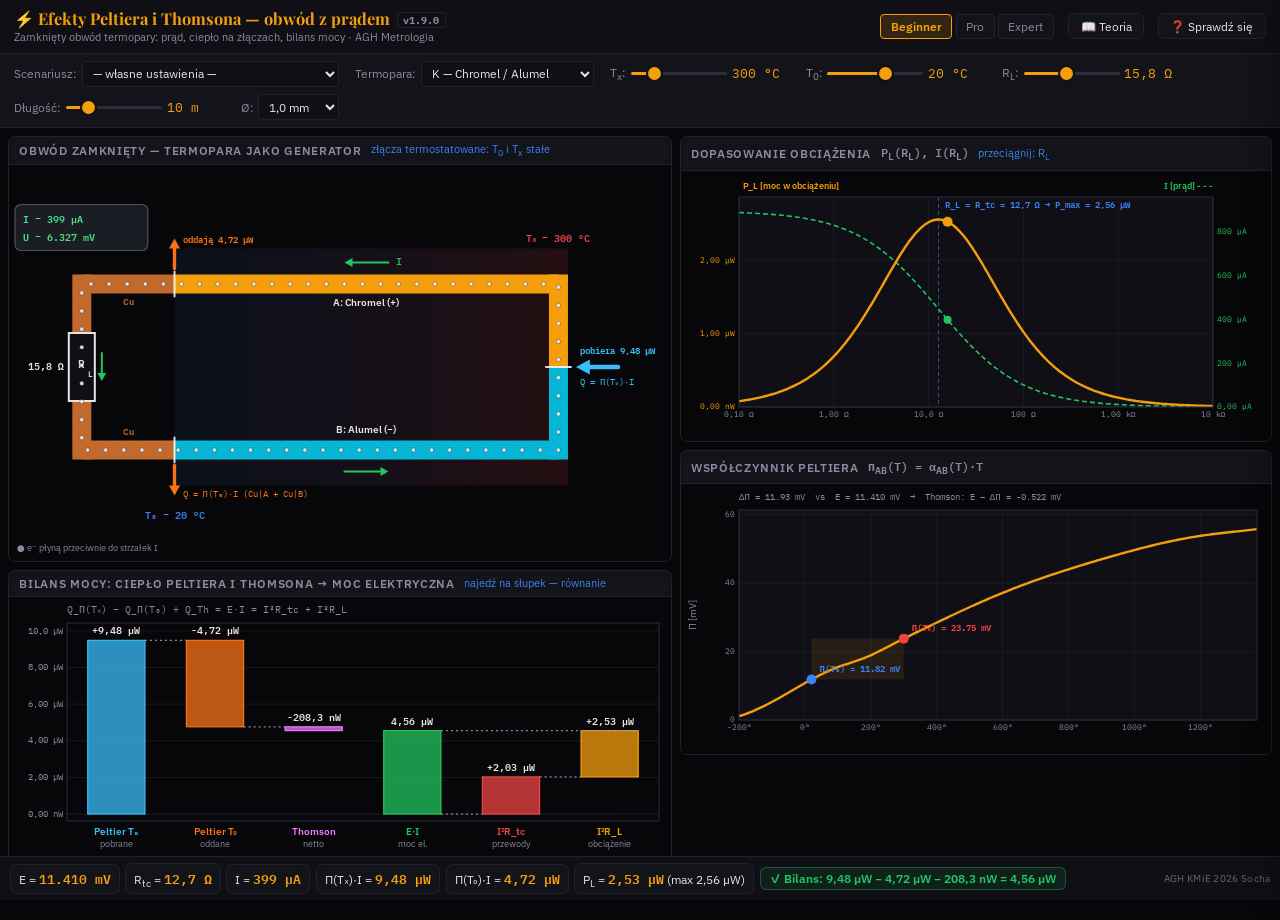
==== commit da706f2f: "v1.9.0: wydanie zatwierdzone — znacznik wersji w zakładce Peltier i Thomson Co-Authored-By: Claude O" ====
--- a/PeltierThomson.html
+++ b/PeltierThomson.html
@@ -3,7 +3,7 @@
 <head>
 <meta charset="UTF-8">
 <meta name="viewport" content="width=device-width,initial-scale=1">
-<title>Efekty Peltiera i Thomsona — obwód z prądem</title>
+<title>Efekty Peltiera i Thomsona v1.9.0</title>
 <link href="https://fonts.googleapis.com/css2?family=IBM+Plex+Sans:wght@400;500;600&family=IBM+Plex+Mono:wght@400;600&family=Playfair+Display:wght@700&display=swap" rel="stylesheet">
 <style>
 :root{
@@ -27,6 +27,7 @@
 .ht h1{font-family:'Playfair Display',Georgia,serif;font-size:1.02rem;color:var(--amber);line-height:1.2;}
 .ht p{font-size:.68rem;color:var(--muted);margin-top:.1rem;}
 .lvl{display:flex;gap:.2rem;}
+.vtag{font-family:'IBM Plex Mono',monospace;font-size:.62rem;color:var(--muted);border:1px solid var(--border);border-radius:3px;padding:.05rem .35rem;margin-left:.4rem;vertical-align:middle;}
 .lvl button{background:var(--card);border:1px solid var(--border);color:var(--muted);font:inherit;font-size:.74rem;padding:.25rem .6rem;border-radius:4px;cursor:pointer;}
 .lvl button.active{border-color:var(--amber);color:var(--amber);background:rgba(245,158,11,.15);font-weight:600;}
 .lvl button[disabled]{opacity:.5;cursor:not-allowed;}
@@ -125,7 +126,7 @@
 <body>
 <header>
   <div class="ht">
-    <h1 id="hTitle">⚡ Efekty Peltiera i Thomsona — obwód z prądem</h1>
+    <h1><span id="hTitle">⚡ Efekty Peltiera i Thomsona — obwód z prądem</span><span class="vtag">v1.9.0</span></h1>
     <p id="hSub">Zamknięty obwód termopary: prąd, ciepło na złączach, bilans mocy · AGH Metrologia</p>
   </div>
   <div class="lvl" id="lvlBtns" title="Poziom szczegółowości">
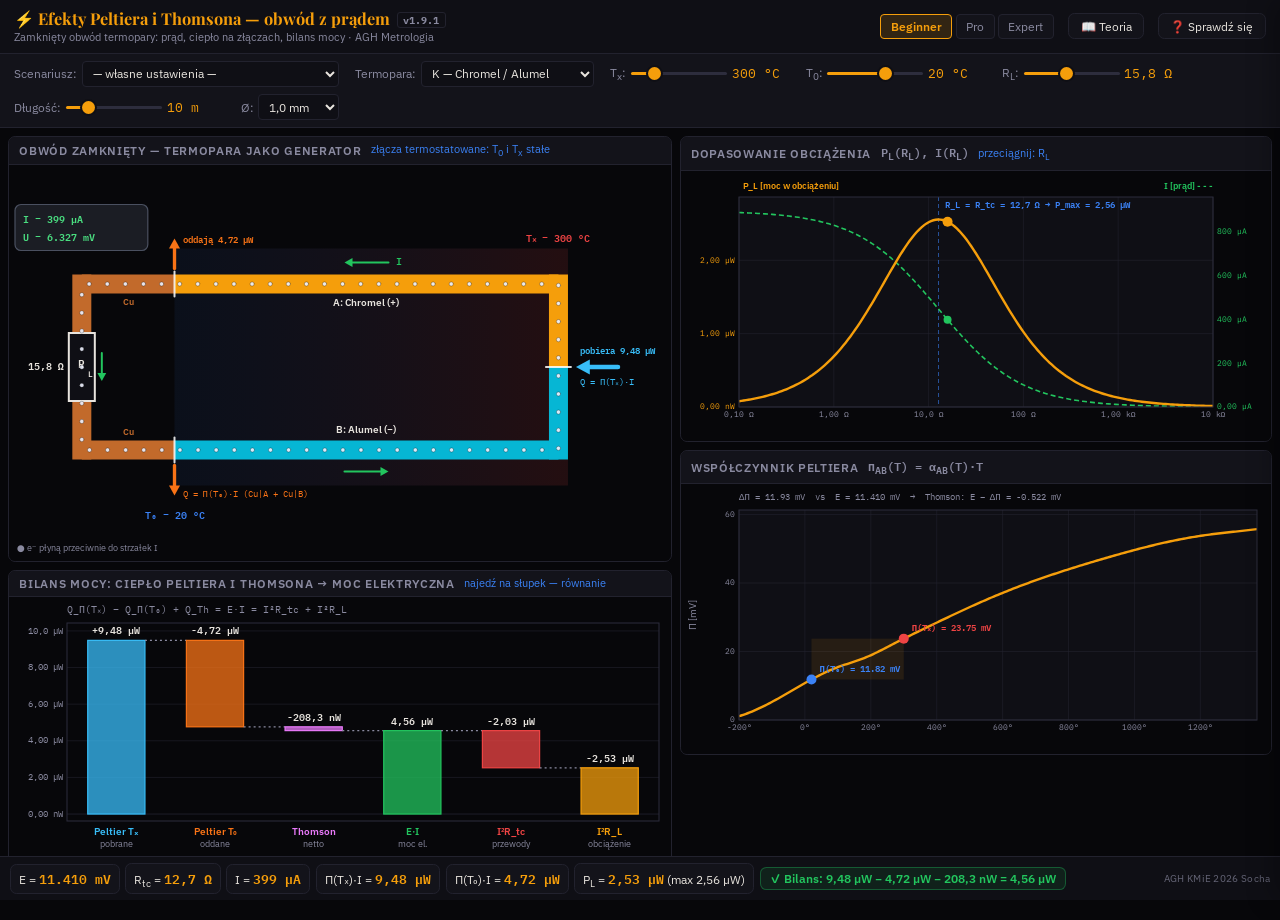
==== commit 360bd64d: "v1.9.1: refaktoryzacja, narzędzia build/test, dokumentacja wszystkich zakładek, przewodnik programis" ====
--- a/PeltierThomson.html
+++ b/PeltierThomson.html
@@ -3,7 +3,7 @@
 <head>
 <meta charset="UTF-8">
 <meta name="viewport" content="width=device-width,initial-scale=1">
-<title>Efekty Peltiera i Thomsona v1.9.0</title>
+<title>Efekty Peltiera i Thomsona v1.9.1</title>
 <link href="https://fonts.googleapis.com/css2?family=IBM+Plex+Sans:wght@400;500;600&family=IBM+Plex+Mono:wght@400;600&family=Playfair+Display:wght@700&display=swap" rel="stylesheet">
 <style>
 :root{
@@ -88,6 +88,7 @@
 .hi{color:var(--amber);font-weight:600;}
 .ref{font-size:.7rem;color:var(--muted);vertical-align:super;}
 .note{font-size:.72rem;color:var(--muted);}
+/* >>> QUIZ-CSS: tools/quiz/style.css */
 /* QUIZ */
 .quiz-ov{position:fixed;top:0;right:0;bottom:0;width:min(580px,100vw);background:var(--surf);border-left:1px solid var(--border);
   transform:translateX(100%);transition:transform .3s;z-index:260;display:flex;flex-direction:column;box-shadow:-8px 0 24px rgba(0,0,0,.25);}
@@ -120,13 +121,14 @@
 .qz-sum p{margin-bottom:1.2rem;}
 #qzBack{display:none;position:fixed;left:12px;bottom:58px;z-index:255;background:var(--amber);color:#000;border:none;font:inherit;
   font-size:.78rem;font-weight:600;padding:.4rem .8rem;border-radius:2rem;cursor:pointer;box-shadow:0 4px 14px rgba(0,0,0,.35);}
+/* <<< QUIZ-CSS */
 
 </style>
 </head>
 <body>
 <header>
   <div class="ht">
-    <h1><span id="hTitle">⚡ Efekty Peltiera i Thomsona — obwód z prądem</span><span class="vtag">v1.9.0</span></h1>
+    <h1><span id="hTitle">⚡ Efekty Peltiera i Thomsona — obwód z prądem</span><span class="vtag">v1.9.1</span></h1>
     <p id="hSub">Zamknięty obwód termopary: prąd, ciepło na złączach, bilans mocy · AGH Metrologia</p>
   </div>
   <div class="lvl" id="lvlBtns" title="Poziom szczegółowości">
@@ -346,7 +348,7 @@
 const clamp=(lo,hi,v)=>Math.max(lo,Math.min(hi,v));
 const FONT="'IBM Plex Sans',system-ui,sans-serif", MONO="'IBM Plex Mono',ui-monospace,monospace";
 
-/* Funkcje NIST skopiowane z SymulatorTermopary.html (identyczne obliczenia w obu zakładkach) */
+/* >>> NIST: kopia z SymulatorTermopary.html — nie edytować tutaj, uruchom tools/build.py */
 // ============================================================
 // NIST ITS-90 — funkcje referencyjne E(T) [mV], T w °C, złącze odniesienia 0 °C
 // Źródło: NIST Monograph 175 (1993), współczynniki c_i (i a_i dla typu K).
@@ -409,7 +411,7 @@
   for(let k=0;k<3;k++){const a=alpha(type,T)/1000; if(a>0) T-=(emf(type,T)-E)/a;}
   return T;
 }
-
+/* <<< NIST */
 
 /* ── PRZEWODY: składy i rezystywności (20 °C, stałe w modelu) ──────────────
    ρ [nΩ·m]: Omega Engineering, Thermocouple Technical Reference, s. Z-49
@@ -478,8 +480,7 @@
   needDraw=true;
 }
 function slPct(el){const mn=+el.min,mx=+el.max,v=+el.value; el.style.setProperty('--pct',((v-mn)/(mx-mn)*100)+'%');}
-function fmtR(r){return _fmtR(r).replace('.',',');}
-function _fmtR(r){return r>=1000?(r/1000).toFixed(r>=1e4?0:2)+' kΩ':r>=10?r.toFixed(r>=100?0:1)+' Ω':r.toFixed(2)+' Ω';}
+function fmtR(r){return dec(r>=1000?(r/1000).toFixed(r>=1e4?0:2)+' kΩ':r>=10?r.toFixed(r>=100?0:1)+' Ω':r.toFixed(2)+' Ω');}
 function syncUI(){
   g('slTx').value=S.Tx; g('vTx').textContent=S.Tx+' °C';
   g('slT0').value=S.T0; g('vT0').textContent=S.T0+' °C';
@@ -520,10 +521,6 @@
 function rgba(col,a){const [r,gg,b]=parseColor(col);return `rgba(${r},${gg},${b},${a})`;}
 function txt(ctx,s,x,y,col,font,align,base){ctx.fillStyle=col;ctx.font=font;ctx.textAlign=align||'left';ctx.textBaseline=base||'alphabetic';ctx.fillText(s,x,y);}
 function niceStep(range,n){const raw=range/n,p=Math.pow(10,Math.floor(Math.log10(raw))),f=raw/p;return (f<1.5?1:f<3?2:f<7?5:10)*p;}
-function fmtP(uw){return _fmtP(uw).replace('.',',');}
-function _fmtP(uw){const a=Math.abs(uw);return a>=1000?(uw/1000).toFixed(a>=1e4?1:2)+' mW':a>=1?uw.toFixed(a>=100?0:a>=10?1:2)+' µW':(uw*1000).toFixed(a*1000>=10?1:2)+' nW';}
-function fmtI(ma){return _fmtI(ma).replace('.',',');}
-function _fmtI(ma){const a=Math.abs(ma);return a>=1?ma.toFixed(a>=100?0:a>=10?1:3)+' mA':(ma*1000).toFixed(a*1000>=100?0:a*1000>=10?1:2)+' µA';}
 function arrowLine(ctx,x1,y1,x2,y2,col,lw){
   const ang=Math.atan2(y2-y1,x2-x1), hl=Math.max(8,lw*3);
   ctx.strokeStyle=col; ctx.fillStyle=col; ctx.lineWidth=lw; ctx.lineCap='round';
@@ -534,6 +531,66 @@
   ctx.closePath(); ctx.fill();
 }
 // grubość strzałki ciepła rośnie z mocą (skala logarytmiczna, czytelna od nW do mW)
+
+/* ── FORMATOWANIE LICZB (przecinek dziesiętny) ── */
+const dec=s=>s.replace('.',',');
+function fmtP(uw){const a=Math.abs(uw);return dec(a>=1000?(uw/1000).toFixed(a>=1e4?1:2)+' mW':a>=1?uw.toFixed(a>=100?0:a>=10?1:2)+' µW':(uw*1000).toFixed(a*1000>=10?1:2)+' nW');}           // µW → nW/µW/mW
+function fmtI(ma){const a=Math.abs(ma);return dec(a>=1?ma.toFixed(a>=100?0:a>=10?1:3)+' mA':(ma*1000).toFixed(a*1000>=100?0:a*1000>=10?1:2)+' µA');}           // mA → µA/mA
+function fmtW(w){const a=Math.abs(w);if(a<1e-9)return '0 W';return dec(a>=100?w.toFixed(0)+' W':a>=10?w.toFixed(1)+' W':a>=1?w.toFixed(2)+' W':a>=1e-3?(w*1000).toFixed(a>=0.1?0:1)+' mW':(w*1e6).toFixed(1)+' µW');}   // W → µW/mW/W
+function fmtA(i){const a=Math.abs(i);return dec(a>=10?i.toFixed(1)+' A':a>=0.1?i.toFixed(2)+' A':(i*1000).toFixed(0)+' mA');}            // A → mA/A
+const fmtC=T=>(Math.round(T*10)/10).toFixed(1).replace('.',',')+' °C';
+const fA=v=>(Math.abs(v)<1e-9?'0':(+v.toPrecision(3)).toString().replace('.',','))+' A';
+
+/* ── NARZĘDZIA WYKRESÓW (wspólne dla poziomów) ── */
+function axesBox(ctx,W,H,pL,pR,pT,pB){ctx.fillStyle=tv('--bg');ctx.fillRect(0,0,W,H);ctx.fillStyle=tv('--surf');ctx.fillRect(pL,pT,pR-pL,H-pT-pB);}
+function gridX(ctx,xs,xmin,xmax,pT,ch,fs,fmt){const st=niceStep(xmax-xmin,6);ctx.lineWidth=.6;for(let v=Math.ceil(xmin/st)*st;v<=xmax+1e-9;v+=st){const x=xs(v);ctx.strokeStyle=Math.abs(v)<st*1e-6?tv('--border2'):tv('--border');ctx.beginPath();ctx.moveTo(x,pT);ctx.lineTo(x,pT+ch);ctx.stroke();txt(ctx,fmt(v),x,pT+ch+4,tv('--muted'),`${fs-2}px ${MONO}`,'center','top');}}
+function gridY(ctx,ys,ymin,ymax,pL,pR,fs,fmt){const st=niceStep(ymax-ymin,4);ctx.lineWidth=.6;for(let v=Math.ceil(ymin/st)*st;v<=ymax+1e-9;v+=st){const y=ys(v);ctx.strokeStyle=Math.abs(v)<st*1e-6?tv('--border2'):tv('--border');ctx.beginPath();ctx.moveTo(pL,y);ctx.lineTo(pR,y);ctx.stroke();txt(ctx,fmt(v),pL-4,y,tv('--muted'),`${fs-2}px ${MONO}`,'right','middle');}}
+
+/* ── wykres wodospadowy (ogólny) ── */
+function drawWF(cv,bars,eq,fmt){
+  const [ctx,W,H]=rszC(cv); if(!ctx) return false;
+  const muted=tv('--muted'), ink=tv('--text'), fs=clamp(10,12,Math.round(W*0.016));
+  ctx.fillStyle=tv('--bg'); ctx.fillRect(0,0,W,H);
+  const pL=58,pR=W-12,pT=26,pB=46,cw=pR-pL,ch=H-pT-pB;
+  let run=0; const bs=bars.map(b=>{ if(b.total!==undefined){run=b.total; return {...b,y0:0,y1:b.total};} const r={...b,y0:run,y1:run+b.v}; run+=b.v; return r;});
+  const all=bs.flatMap(b=>[b.y0,b.y1]).concat([0]); let lo=Math.min(...all),hi=Math.max(...all); const pad=(hi-lo)*0.1||1; lo-=pad*0.4; hi+=pad;
+  const vy=v=>pT+ch-(v-lo)/(hi-lo)*ch, st=niceStep(hi-lo,4); ctx.lineWidth=.6;
+  for(let v=Math.ceil(lo/st)*st;v<=hi;v+=st){ctx.strokeStyle=Math.abs(v)<st*1e-6?tv('--border2'):tv('--border');ctx.beginPath();ctx.moveTo(pL,vy(v));ctx.lineTo(pR,vy(v));ctx.stroke();txt(ctx,fmt(v),pL-4,vy(v),muted,`${fs-2}px ${MONO}`,'right','middle');}
+  const n=bs.length,bw=cw/n*0.58;
+  cv._hit=bs.map((b,i)=>({x0:pL+i*cw/n,x1:pL+(i+1)*cw/n,y0:pT,y1:H,tip:b.tip,c:b.c}));
+  bs.forEach((b,i)=>{ if(hovBar.cv===cv&&hovBar.i===i){ctx.fillStyle=rgba(b.c,0.10); ctx.fillRect(pL+i*cw/n,pT,cw/n,ch);}
+    const xc=pL+(i+.5)*cw/n,ya=vy(b.y0),yb=vy(b.y1),top=Math.min(ya,yb),h=Math.max(1,Math.abs(yb-ya));
+    ctx.fillStyle=rgba(b.c,0.75); ctx.fillRect(xc-bw/2,top,bw,h); ctx.strokeStyle=b.c; ctx.lineWidth=1.2; ctx.strokeRect(xc-bw/2,top,bw,h);
+    if(i<n-1){ctx.strokeStyle=muted;ctx.setLineDash([2,3]);ctx.beginPath();ctx.moveTo(xc+bw/2,yb);ctx.lineTo(xc+cw/n-bw/2,yb);ctx.stroke();ctx.setLineDash([]);}
+    const val=b.total!==undefined?b.total:b.v;
+    txt(ctx,(b.total===undefined&&val>=0?'+':'')+fmt(val),xc,top-4,ink,`600 ${fs-1}px ${MONO}`,'center','bottom');
+    txt(ctx,b.k,xc,pT+ch+6,b.c,`600 ${fs-1}px ${FONT}`,'center','top'); txt(ctx,b.sub,xc,pT+ch+8+fs,muted,`${fs-2}px ${FONT}`,'center','top');});
+  txt(ctx,eq,pL,pT-8,muted,`${fs-1}px ${MONO}`,'left','bottom');
+  ctx.strokeStyle=tv('--border2'); ctx.lineWidth=1; ctx.strokeRect(pL,pT,cw,ch); return true;
+}
+
+/* ── INTERAKCJA: przeciąganie punktu pracy, dymki na słupkach ── */
+function attachDrag(cv,cls,apply,onUp){
+  cv.classList.add(cls); let down=false;
+  const at=e=>{const r=cv.getBoundingClientRect(), m=cv._map; if(!m) return; const x=clamp(m.pL,m.pR,e.clientX-r.left), y=clamp(m.pT,m.pB,e.clientY-r.top); apply(m,x,y);};
+  cv.addEventListener('pointerdown',e=>{const r=cv.getBoundingClientRect(),m=cv._map; if(!m) return; const x=e.clientX-r.left,y=e.clientY-r.top;
+    if(x<m.pL-6||x>m.pR+6||y<m.pT-6||y>m.pB+6) return; down=true; cv.setPointerCapture(e.pointerId); at(e); e.preventDefault();});
+  cv.addEventListener('pointermove',e=>{if(down) at(e);});
+  const up=e=>{down=false; try{cv.releasePointerCapture(e.pointerId);}catch(_){} if(onUp) onUp();};
+  cv.addEventListener('pointerup',up); cv.addEventListener('pointercancel',up);
+}
+function attachTips(cv){
+  cv.classList.add('hov'); const tip=g('tip');
+  const show=e=>{const r=cv.getBoundingClientRect(), x=e.clientX-r.left, y=e.clientY-r.top, hs=cv._hit||[];
+    const i=hs.findIndex(h=>x>=h.x0&&x<h.x1&&y>=h.y0&&y<=h.y1);
+    if(i<0||!hs[i].tip){hide(); return;}
+    if(hovBar.cv!==cv||hovBar.i!==i){hovBar={cv,i}; tip.innerHTML=hs[i].tip; tip.style.borderColor=hs[i].c; needDraw=true;}
+    tip.style.display='block'; const tw=tip.offsetWidth, th=tip.offsetHeight;
+    let tx=e.clientX+14, ty=e.clientY+14; if(tx+tw>innerWidth-6) tx=e.clientX-tw-14; if(ty+th>innerHeight-6) ty=e.clientY-th-14;
+    tip.style.left=Math.max(6,tx)+'px'; tip.style.top=Math.max(6,ty)+'px';};
+  const hide=()=>{tip.style.display='none'; if(hovBar.cv===cv){hovBar={cv:null,i:-1}; needDraw=true;}};
+  cv.addEventListener('pointermove',show); cv.addEventListener('pointerdown',show); cv.addEventListener('pointerleave',hide);
+}
 const heatW=uw=>clamp(1.5,9,2+1.6*Math.log10(Math.max(1e-3,Math.abs(uw))+1)*1.6);
 
 /* ── SCHEMAT OBWODU ─────────────────────────────────────────── */
@@ -629,52 +686,16 @@
 /* ── BILANS MOCY (wykres wodospadowy) ───────────────────────── */
 const cBal=g('cBal');
 function drawBal(){
-  const [ctx,W,H]=rszC(cBal); if(!ctx) return false;
-  const M=model(), muted=tv('--muted'), ink=tv('--text'), fs=clamp(10,12,Math.round(W*0.016));
-  ctx.fillStyle=tv('--bg'); ctx.fillRect(0,0,W,H);
-  const pL=58,pR=W-12,pT=26,pB=46, cw=pR-pL, ch=H-pT-pB;
-  const items=[
+  const M=model();
+  // E·I rozkłada się na straty w przewodach i moc w obciążeniu (słupki w dół do zera)
+  return drawWF(cBal,[
     {k:'Peltier Tₓ',sub:'pobrane',v:M.Qh,c:tv('--heatIn'),tip:`<b>Ciepło Peltiera pobrane w spoinie pomiarowej</b><code>Q = Π(Tₓ)·I = α(Tₓ)·Tₓ·I</code>= ${nf(alpha(S.type,S.Tx),2)} µV/K × ${nf(S.Tx+273.15,2)} K × ${fmtI(M.I)} = <b>${fmtP(M.Qh)}</b><div class="tn">Spoina chłodzi się — T w kelwinach (relacja Kelvina).</div>`},
     {k:'Peltier T₀',sub:'oddane',v:-M.Qc,c:tv('--heatOut'),tip:`<b>Ciepło Peltiera oddane w złączach zimnych Cu|A i Cu|B</b><code>Q = Π(T₀)·I = α(T₀)·T₀·I</code>= ${nf(alpha(S.type,S.T0),2)} µV/K × ${nf(S.T0+273.15,2)} K × ${fmtI(M.I)} = <b>${fmtP(M.Qc)}</b><div class="tn">Materiał przewodów Cu nie ma znaczenia (prawo metalu pośredniego).</div>`},
     {k:'Thomson',sub:'netto',v:M.Qth,c:tv('--thom'),tip:`<b>Ciepło Thomsona netto w przewodach A i B</b><code>Q_Th = E·I − [Π(Tₓ) − Π(T₀)]·I = I·(E − ΔΠ)</code>= ${fmtI(M.I)} × (${nf(M.E,3)} − ${nf(M.PiX-M.Pi0,3)}) mV = <b>${fmtP(M.Qth)}</b><div class="tn">${M.Qth<0?'Ujemne: przewody oddają ciepło.':'Dodatnie: przewody pobierają ciepło.'} Wynika z dα/dT ≠ 0 (μ_A − μ_B = T·dα/dT).</div>`},
     {k:'E·I',sub:'moc el.',total:M.Pel,c:tv('--green'),tip:`<b>Moc elektryczna wytwarzana przez termoparę</b><code>P = E·I,  I = E/(R_tc + R_L)</code>= ${nf(M.E,3)} mV × ${fmtI(M.I)} = <b>${fmtP(M.Pel)}</b><div class="tn">Suma trzech słupków po lewej — zasada zachowania energii.</div>`},
-    {k:'I²R_tc',sub:'przewody',v:M.Ptc,split:true,c:tv('--red'),tip:`<b>Ciepło Joule’a w przewodach termopary</b><code>P = I²·R_tc,  R_tc = L·(ρ_A+ρ_B)/A</code>= (${fmtI(M.I)})² × ${fmtR(M.Rtc)} = <b>${fmtP(M.Ptc)}</b><div class="tn">Strata wewnątrz źródła — zawsze dodatnia, nie zależy od kierunku prądu.</div>`},
-    {k:'I²R_L',sub:'obciążenie',v:M.Pl,split:true,c:tv('--amber'),tip:`<b>Moc oddana do obciążenia</b><code>P_L = I²·R_L = U·I</code>= (${fmtI(M.I)})² × ${fmtR(M.Rl)} = <b>${fmtP(M.Pl)}</b><div class="tn">Największa przy R_L = R_tc: ${fmtP(M.Pmax)}.</div>`},
-  ];
-  // wartości skumulowane
-  let run=0; const bars=[];
-  items.forEach(it=>{
-    if(it.total!==undefined){bars.push({...it,y0:0,y1:it.total}); run=0; return;}
-    if(it.split){bars.push({...it,y0:run,y1:run+it.v}); run+=it.v; return;}
-    bars.push({...it,y0:run,y1:run+it.v}); run+=it.v;
-  });
-  const all=bars.flatMap(b=>[b.y0,b.y1]).concat([0]);
-  let lo=Math.min(...all), hi=Math.max(...all); const pad=(hi-lo)*0.1||1; lo-=pad*0.4; hi+=pad;
-  const vy=v=>pT+ch-(v-lo)/(hi-lo)*ch;
-  const st=niceStep(hi-lo,4);
-  ctx.lineWidth=.6;
-  for(let v=Math.ceil(lo/st)*st;v<=hi;v+=st){ctx.strokeStyle=Math.abs(v)<1e-12?tv('--border2'):tv('--border');ctx.beginPath();ctx.moveTo(pL,vy(v));ctx.lineTo(pR,vy(v));ctx.stroke();
-    txt(ctx,fmtP(v).replace(' ',' '),pL-4,vy(v),muted,`${fs-2}px ${MONO}`,'right','middle');}
-  const n=bars.length, bw=cw/n*0.58;
-  cBal._hit=bars.map((b,i)=>({x0:pL+i*cw/n,x1:pL+(i+1)*cw/n,y0:pT,y1:H,tip:b.tip,c:b.c}));
-  bars.forEach((b,i)=>{
-    const xc=pL+(i+.5)*cw/n, ya=vy(b.y0), yb=vy(b.y1);
-    if(hovBar.cv===cBal&&hovBar.i===i){ctx.fillStyle=rgba(b.c,0.10); ctx.fillRect(pL+i*cw/n,pT,cw/n,ch);}
-    ctx.fillStyle=rgba(b.c,0.75); ctx.fillRect(xc-bw/2,Math.min(ya,yb),bw,Math.max(1,Math.abs(yb-ya)));
-    ctx.strokeStyle=b.c; ctx.lineWidth=1.2; ctx.strokeRect(xc-bw/2,Math.min(ya,yb),bw,Math.max(1,Math.abs(yb-ya)));
-    if(i<n-1&&!bars[i+1].total&&!(b.total&&bars[i+1].split)){ /* łącznik do następnego słupka */
-      ctx.strokeStyle=muted; ctx.setLineDash([2,3]); ctx.beginPath(); ctx.moveTo(xc+bw/2,yb); ctx.lineTo(xc+cw/n-bw/2,yb); ctx.stroke(); ctx.setLineDash([]); }
-    const val=b.total!==undefined?b.total:b.v;
-    txt(ctx,(val>=0&&b.total===undefined?'+':'')+fmtP(val),xc,Math.min(ya,yb)-4,ink,`600 ${fs-1}px ${MONO}`,'center','bottom');
-    txt(ctx,b.k,xc,pT+ch+6,b.c,`600 ${fs-1}px ${FONT}`,'center','top');
-    txt(ctx,b.sub,xc,pT+ch+8+fs,muted,`${fs-2}px ${FONT}`,'center','top');
-  });
-  // klamra rozdziału E·I
-  const i3=3, xs=pL+(i3+.5)*cw/n+bw/2;
-  ctx.strokeStyle=muted; ctx.setLineDash([2,3]); ctx.beginPath(); ctx.moveTo(xs,vy(0)); ctx.lineTo(pL+(4+.5)*cw/n-bw/2,vy(0)); ctx.moveTo(xs,vy(M.Pel)); ctx.lineTo(pL+(5+.5)*cw/n+bw/2,vy(M.Pel)); ctx.stroke(); ctx.setLineDash([]);
-  txt(ctx,'Q_Π(Tₓ) − Q_Π(T₀) + Q_Th = E·I = I²R_tc + I²R_L',pL,pT-8,muted,`${fs-1}px ${MONO}`,'left','bottom');
-  ctx.strokeStyle=tv('--border2'); ctx.lineWidth=1; ctx.strokeRect(pL,pT,cw,ch);
-  return true;
+    {k:'I²R_tc',sub:'przewody',v:-M.Ptc,c:tv('--red'),tip:`<b>Ciepło Joule’a w przewodach termopary</b><code>P = I²·R_tc,  R_tc = L·(ρ_A+ρ_B)/A</code>= (${fmtI(M.I)})² × ${fmtR(M.Rtc)} = <b>${fmtP(M.Ptc)}</b><div class="tn">Strata wewnątrz źródła — zawsze dodatnia, nie zależy od kierunku prądu.</div>`},
+    {k:'I²R_L',sub:'obciążenie',v:-M.Pl,c:tv('--amber'),tip:`<b>Moc oddana do obciążenia</b><code>P_L = I²·R_L = U·I</code>= (${fmtI(M.I)})² × ${fmtR(M.Rl)} = <b>${fmtP(M.Pl)}</b><div class="tn">Największa przy R_L = R_tc: ${fmtP(M.Pmax)}.</div>`},
+  ],'Q_Π(Tₓ) − Q_Π(T₀) + Q_Th = E·I = I²R_tc + I²R_L',fmtP);
 }
 
 /* ── DOPASOWANIE OBCIĄŻENIA ─────────────────────────────────── */
@@ -744,6 +765,9 @@
   return true;
 }
 
+attachDrag(cLoad,'drag',(m,x)=>setState('rlPos',m.x2v(x)));
+attachTips(cBal);
+
 /* ── PASEK WYNIKÓW ── */
 function updateRbar(){
   if(S.level==='pro') return updateRbarPro();
@@ -879,11 +903,6 @@
 }
 
 /* ── interfejs Pro ── */
-const fmtW=w=>_fmtW(w).replace('.',',');
-const _fmtW=w=>{const a=Math.abs(w);if(a<1e-9)return '0 W';return a>=100?w.toFixed(0)+' W':a>=10?w.toFixed(1)+' W':a>=1?w.toFixed(2)+' W':a>=1e-3?(w*1000).toFixed(a>=0.1?0:1)+' mW':(w*1e6).toFixed(1)+' µW';};
-const fmtA=i=>_fmtA(i).replace('.',',');
-const _fmtA=i=>{const a=Math.abs(i);return a>=10?i.toFixed(1)+' A':a>=0.1?i.toFixed(2)+' A':(i*1000).toFixed(0)+' mA';};
-const fmtC=T=>(Math.round(T*10)/10).toFixed(1).replace('.',',')+' °C';
 function setPro(k,v){P[k]=v; clearProPreset(); syncPro(); needDraw=true;}
 function syncPro(){
   const c=pm();
@@ -1010,28 +1029,6 @@
   return true;
 }
 
-/* ── wykres wodospadowy (ogólny) ── */
-function drawWF(cv,bars,eq,fmt){
-  const [ctx,W,H]=rszC(cv); if(!ctx) return false;
-  const muted=tv('--muted'), ink=tv('--text'), fs=clamp(10,12,Math.round(W*0.016));
-  ctx.fillStyle=tv('--bg'); ctx.fillRect(0,0,W,H);
-  const pL=58,pR=W-12,pT=26,pB=46,cw=pR-pL,ch=H-pT-pB;
-  let run=0; const bs=bars.map(b=>{ if(b.total!==undefined){run=b.total; return {...b,y0:0,y1:b.total};} const r={...b,y0:run,y1:run+b.v}; run+=b.v; return r;});
-  const all=bs.flatMap(b=>[b.y0,b.y1]).concat([0]); let lo=Math.min(...all),hi=Math.max(...all); const pad=(hi-lo)*0.1||1; lo-=pad*0.4; hi+=pad;
-  const vy=v=>pT+ch-(v-lo)/(hi-lo)*ch, st=niceStep(hi-lo,4); ctx.lineWidth=.6;
-  for(let v=Math.ceil(lo/st)*st;v<=hi;v+=st){ctx.strokeStyle=Math.abs(v)<st*1e-6?tv('--border2'):tv('--border');ctx.beginPath();ctx.moveTo(pL,vy(v));ctx.lineTo(pR,vy(v));ctx.stroke();txt(ctx,fmt(v),pL-4,vy(v),muted,`${fs-2}px ${MONO}`,'right','middle');}
-  const n=bs.length,bw=cw/n*0.58;
-  cv._hit=bs.map((b,i)=>({x0:pL+i*cw/n,x1:pL+(i+1)*cw/n,y0:pT,y1:H,tip:b.tip,c:b.c}));
-  bs.forEach((b,i)=>{ if(hovBar.cv===cv&&hovBar.i===i){ctx.fillStyle=rgba(b.c,0.10); ctx.fillRect(pL+i*cw/n,pT,cw/n,ch);}
-    const xc=pL+(i+.5)*cw/n,ya=vy(b.y0),yb=vy(b.y1),top=Math.min(ya,yb),h=Math.max(1,Math.abs(yb-ya));
-    ctx.fillStyle=rgba(b.c,0.75); ctx.fillRect(xc-bw/2,top,bw,h); ctx.strokeStyle=b.c; ctx.lineWidth=1.2; ctx.strokeRect(xc-bw/2,top,bw,h);
-    if(i<n-1){ctx.strokeStyle=muted;ctx.setLineDash([2,3]);ctx.beginPath();ctx.moveTo(xc+bw/2,yb);ctx.lineTo(xc+cw/n-bw/2,yb);ctx.stroke();ctx.setLineDash([]);}
-    const val=b.total!==undefined?b.total:b.v;
-    txt(ctx,(b.total===undefined&&val>=0?'+':'')+fmt(val),xc,top-4,ink,`600 ${fs-1}px ${MONO}`,'center','bottom');
-    txt(ctx,b.k,xc,pT+ch+6,b.c,`600 ${fs-1}px ${FONT}`,'center','top'); txt(ctx,b.sub,xc,pT+ch+8+fs,muted,`${fs-2}px ${FONT}`,'center','top');});
-  txt(ctx,eq,pL,pT-8,muted,`${fs-1}px ${MONO}`,'left','bottom');
-  ctx.strokeStyle=tv('--border2'); ctx.lineWidth=1; ctx.strokeRect(pL,pT,cw,ch); return true;
-}
 const cProBal=g('cProBal');
 function drawProBal(){
   const M=proModel(), c=M.c, Rm=nf(c.R*1000,2)+' mΩ', Km=nf(c.K*1000,3)+' mW/K', al=nf(c.al*1e6,1)+' µV/K';
@@ -1046,10 +1043,6 @@
 }
 
 /* ── wykresy charakterystyk ── */
-function axesBox(ctx,W,H,pL,pR,pT,pB){ctx.fillStyle=tv('--bg');ctx.fillRect(0,0,W,H);ctx.fillStyle=tv('--surf');ctx.fillRect(pL,pT,pR-pL,H-pT-pB);}
-function gridX(ctx,xs,xmin,xmax,pT,ch,fs,fmt){const st=niceStep(xmax-xmin,6);ctx.lineWidth=.6;for(let v=Math.ceil(xmin/st)*st;v<=xmax+1e-9;v+=st){const x=xs(v);ctx.strokeStyle=Math.abs(v)<st*1e-6?tv('--border2'):tv('--border');ctx.beginPath();ctx.moveTo(x,pT);ctx.lineTo(x,pT+ch);ctx.stroke();txt(ctx,fmt(v),x,pT+ch+4,tv('--muted'),`${fs-2}px ${MONO}`,'center','top');}}
-function gridY(ctx,ys,ymin,ymax,pL,pR,fs,fmt){const st=niceStep(ymax-ymin,4);ctx.lineWidth=.6;for(let v=Math.ceil(ymin/st)*st;v<=ymax+1e-9;v+=st){const y=ys(v);ctx.strokeStyle=Math.abs(v)<st*1e-6?tv('--border2'):tv('--border');ctx.beginPath();ctx.moveTo(pL,y);ctx.lineTo(pR,y);ctx.stroke();txt(ctx,fmt(v),pL-4,y,tv('--muted'),`${fs-2}px ${MONO}`,'right','middle');}}
-const fA=v=>(Math.abs(v)<1e-9?'0':(+v.toPrecision(3)).toString().replace('.',','))+' A';
 const cTcI=g('cTcI');
 function drawTcI(){
   const [ctx,W,H]=rszC(cTcI); if(!ctx) return false;
@@ -1206,33 +1199,10 @@
   return [drawModule(t),drawProBal(),drawTcI(),drawQI(),drawCOP()].every(Boolean);
 }
 
-/* ── interakcja: przeciąganie punktu pracy, dymki na słupkach bilansu ── */
-function attachDrag(cv,cls,apply,onUp){
-  cv.classList.add(cls); let down=false;
-  const at=e=>{const r=cv.getBoundingClientRect(), m=cv._map; if(!m) return; const x=clamp(m.pL,m.pR,e.clientX-r.left), y=clamp(m.pT,m.pB,e.clientY-r.top); apply(m,x,y);};
-  cv.addEventListener('pointerdown',e=>{const r=cv.getBoundingClientRect(),m=cv._map; if(!m) return; const x=e.clientX-r.left,y=e.clientY-r.top;
-    if(x<m.pL-6||x>m.pR+6||y<m.pT-6||y>m.pB+6) return; down=true; cv.setPointerCapture(e.pointerId); at(e); e.preventDefault();});
-  cv.addEventListener('pointermove',e=>{if(down) at(e);});
-  const up=e=>{down=false; try{cv.releasePointerCapture(e.pointerId);}catch(_){} if(onUp) onUp();};
-  cv.addEventListener('pointerup',up); cv.addEventListener('pointercancel',up);
-}
-attachDrag(cLoad,'drag',(m,x)=>setState('rlPos',m.x2v(x)));
 attachDrag(cTcI,'drag',(m,x)=>setPro('I',m.x2v(x)));
 attachDrag(cCOP,'drag',(m,x)=>setPro('I',m.x2v(x)));
 attachDrag(cQI,'drag2',(m,x,y)=>{P.I=m.x2v(x); P.QL=Math.max(0,m.y2v(y)); clearProPreset(); syncPro(); needDraw=true;});
-function attachTips(cv){
-  cv.classList.add('hov'); const tip=g('tip');
-  const show=e=>{const r=cv.getBoundingClientRect(), x=e.clientX-r.left, y=e.clientY-r.top, hs=cv._hit||[];
-    const i=hs.findIndex(h=>x>=h.x0&&x<h.x1&&y>=h.y0&&y<=h.y1);
-    if(i<0||!hs[i].tip){hide(); return;}
-    if(hovBar.cv!==cv||hovBar.i!==i){hovBar={cv,i}; tip.innerHTML=hs[i].tip; tip.style.borderColor=hs[i].c; needDraw=true;}
-    tip.style.display='block'; const tw=tip.offsetWidth, th=tip.offsetHeight;
-    let tx=e.clientX+14, ty=e.clientY+14; if(tx+tw>innerWidth-6) tx=e.clientX-tw-14; if(ty+th>innerHeight-6) ty=e.clientY-th-14;
-    tip.style.left=Math.max(6,tx)+'px'; tip.style.top=Math.max(6,ty)+'px';};
-  const hide=()=>{tip.style.display='none'; if(hovBar.cv===cv){hovBar={cv:null,i:-1}; needDraw=true;}};
-  cv.addEventListener('pointermove',show); cv.addEventListener('pointerdown',show); cv.addEventListener('pointerleave',hide);
-}
-attachTips(cBal); attachTips(cProBal);
+attachTips(cProBal);
 syncPro();
 if(typeof ResizeObserver!=='undefined'){const ro2=new ResizeObserver(()=>{needDraw=true;}); [cMod,cProBal,cTcI,cQI,cCOP].forEach(cv=>ro2.observe(cv));}
 </script>
@@ -1410,7 +1380,6 @@
 }
 
 /* ── wykresy po x ── */
-function xAxis(ctx,pL,cw,pT,ch,fs){const xs=x=>pL+x/X.L*cw; gridX(ctx,xs,0,X.L*100,pT,ch,fs,v=>v+' cm'); return x=>pL+x/(NX-1)*cw;}
 const cXT=g('cXT');
 function drawXT(){
   const [ctx,W,H]=rszC(cXT); if(!ctx) return false;
@@ -1568,12 +1537,14 @@
   clearExpPreset(); syncExp(); needDraw=true;},()=>{muEdge=null;});
 if(typeof ResizeObserver!=='undefined'){const ro3=new ResizeObserver(()=>{needDraw=true;}); [cCab,cXT,cXD,cXQ,cMu].forEach(cv=>ro3.observe(cv));}
 </script>
+<!-- >>> QUIZ-MARKUP: tools/quiz/markup.html -->
 <div class="quiz-ov" id="quizOv" role="dialog" aria-label="Pytania sprawdzające">
   <div class="qz-hdr"><h2>❓ Sprawdź się</h2><span class="qz-prog" id="qzProg"></span>
     <button class="qz-btn" onclick="Quiz.close()">✕ Zamknij</button></div>
   <div class="qz-body" id="qzBody"></div>
 </div>
 <button id="qzBack" onclick="Quiz.open()">❓ Wróć do pytania</button>
+<!-- <<< QUIZ-MARKUP -->
 
 <script>
 'use strict';
@@ -1697,6 +1668,7 @@
 
 let QUIZ_Q=QUIZ_BEG;
 
+/* >>> QUIZ-CORE: tools/quiz/core.js — nie edytować tutaj, uruchom tools/build.py */
 /* ── QUIZ — pytania sprawdzające (wspólny moduł) ─────────────── */
 const Quiz=(()=>{
   let order=[],perm=[],i=0,score=0,answered=false,picked=-1;
@@ -1734,6 +1706,7 @@
   function restart(){start();render();}
   return {open,close,answer,next,tryIt,restart};
 })();
+/* <<< QUIZ-CORE */
 
 </script>
 </body>
